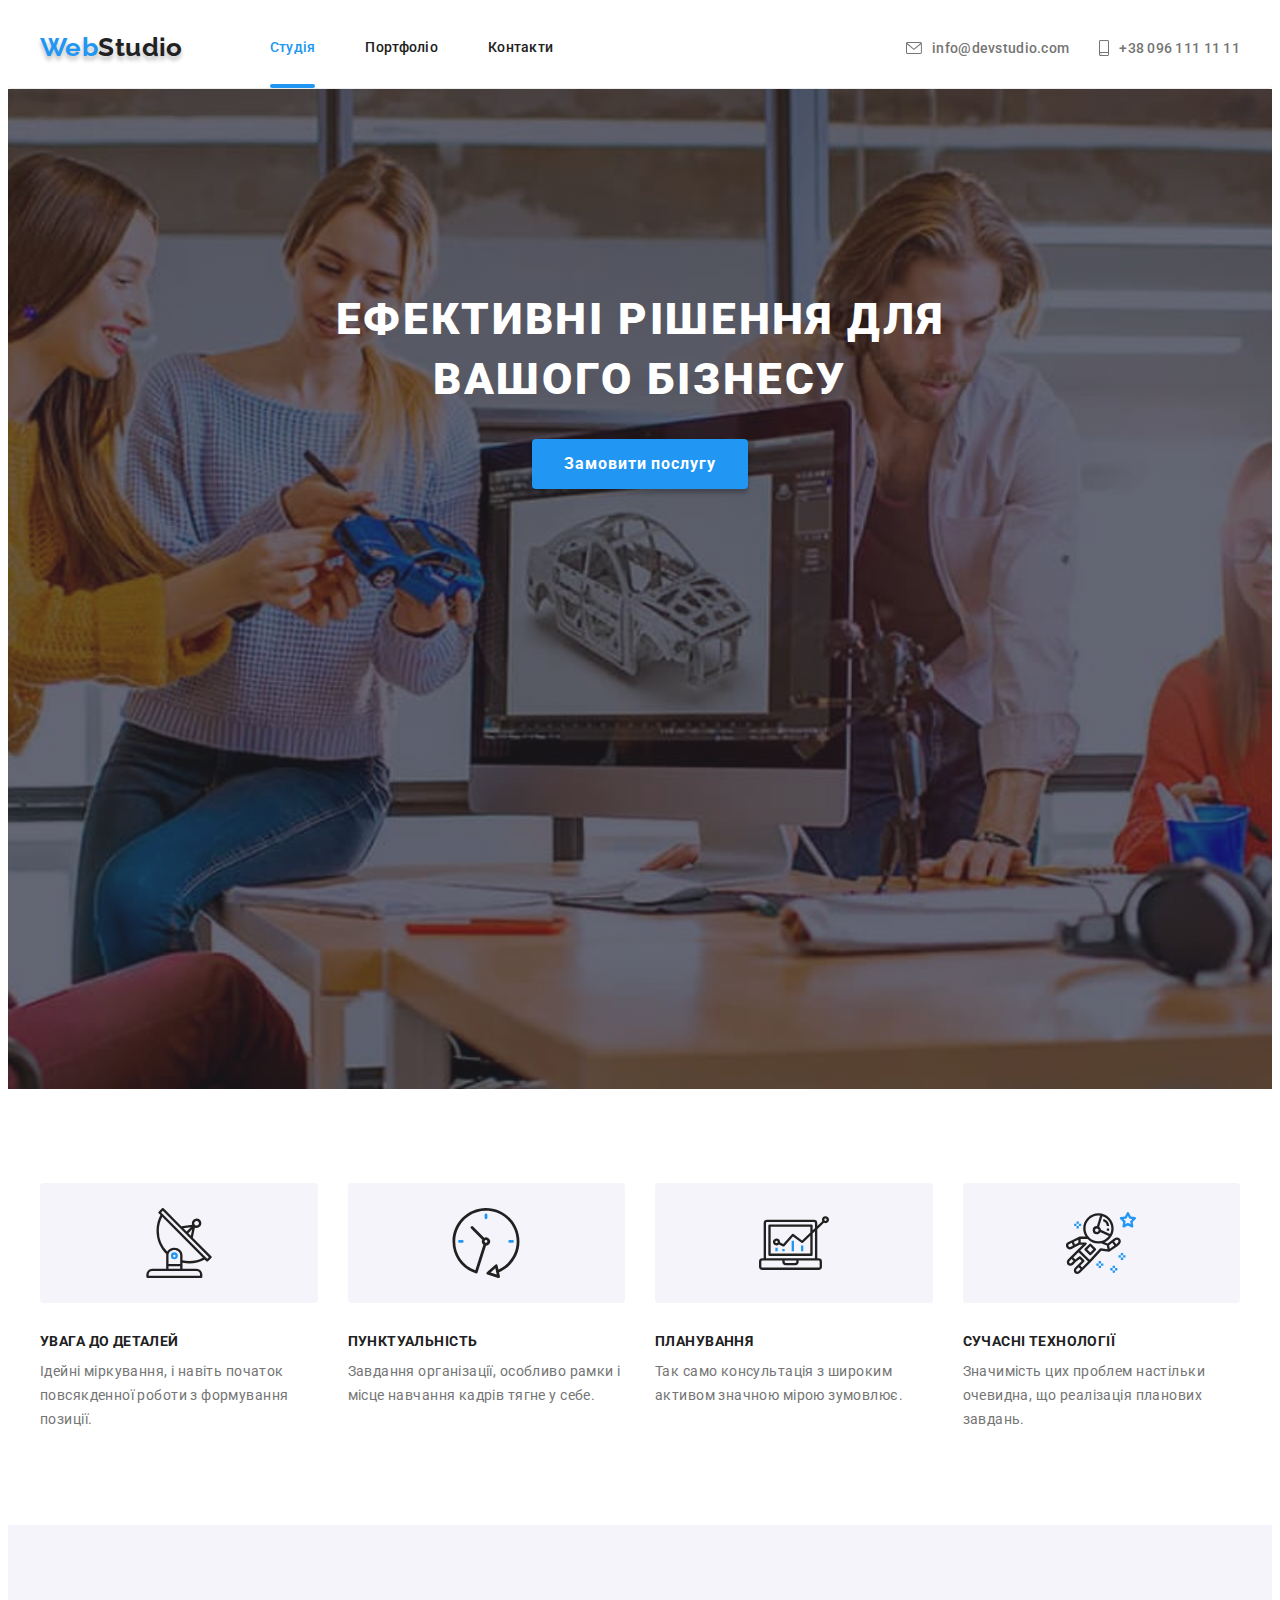
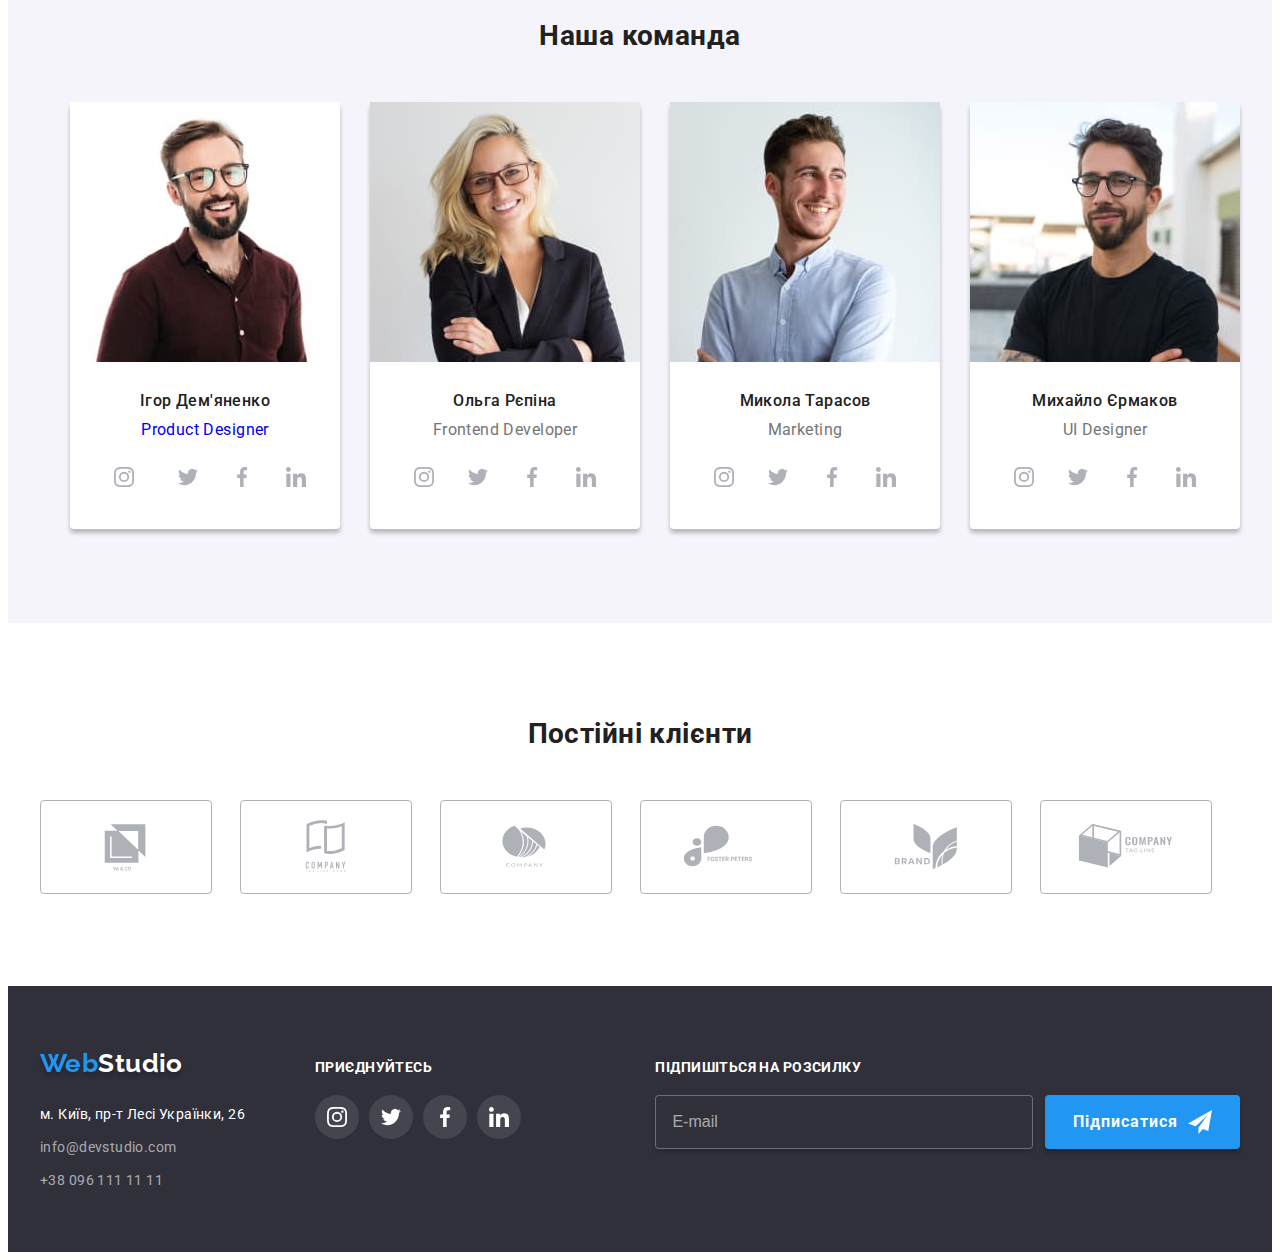
==== index.html @ 6573de4c "added sections" ====
<!DOCTYPE html>
<html lang="uk">

<head>
  <meta charset="UTF-8">
  <meta http-equiv="X-UA-Compatible" content="IE=edge">
  <meta name="viewport" content="width=device-width, initial-scale=1.0">
  <title>Головна</title>
  <link rel="preconnect" href="https://fonts.googleapis.com">
  <link rel="preconnect" href="https://fonts.gstatic.com" crossorigin>
  <link href="https://fonts.googleapis.com/css2?family=Raleway:wght@700&family=Roboto:wght@400;500;700;900&display=swap"
    rel="stylesheet">
  <link rel="stylesheet" href="https://cdnjs.cloudflare.com/ajax/libs/modern-normalize/1.1.0/modern-normalize.min.css"
    integrity="sha512-wpPYUAdjBVSE4KJnH1VR1HeZfpl1ub8YT/NKx4PuQ5NmX2tKuGu6U/JRp5y+Y8XG2tV+wKQpNHVUX03MfMFn9Q=="
    crossorigin="anonymous" referrerpolicy="no-referrer" />
  <link rel="stylesheet" href="./css/main.min.css" />

</head>

<body>
  <!-- Шапка сторінки -->
  <header class="main-header">
    <div class="container main-nav">

      <nav class="site-nav">
        <a class="logo" href="./index.html"><span class="logo__part">Web</span>Studio</a>
        <ul class="list-nav">
          <li class="list-nav__item"><a class="list-nav__link link" href="./portfolio.html"><span
                class="list-nav-accent">Студія</span></a></li>
          <li class="list-nav__item"><a class="list-nav__link link" href="./portfolio.html">Портфоліо</a></li>
          <li class="list-nav__item"><a class="list-nav__link link" href="./index.html">Контакти</a></li>
        </ul>
      </nav>
      <!--кнопка моб меню-->
      <button type="button" class="open-mobmenu" data-menu-open><svg class="open-mobmenu__icon" width="40px"
          height="40px">
          <use href="./images/icons.svg#icon-burger"></use>
        </svg></button>
      <div class="mail-tell-header">
        <a class="contacts" href="mailto:info@devstudio.com">
          <svg class="contacts__mail-icon" width="16px" height="12px">
            <use href="./images/icons.svg#icon-envelope"></use>
          </svg>info@devstudio.com</a>
        <a class="contacts" href="tel:+380961111111"><svg class="contacts__icon-tell" width="10px" height="16px">
            <use href="./images/icons.svg#icon-smartphone"></use>
          </svg>+38 096 111 11 11</a>
      </div>
    </div>
    <div class="mobile-menu container mobile-menu__container" data-menu>
      <div class=" ">
        <button class="mobile-menu__close-btn" data-menu-close>
          <svg class="mobile-menu__close-icon" width="40px" height="40px">
            <use href="./images/icons.svg#icon-close"></use>
          </svg>
        </button>
        <ul class="mobmenu-list">
          <li>
            <a class="mobmenu-list__link" href="./index.html">Студія</a>
          </li>
          <li>
            <a class="mobmenu-list__link" href="./portfolio.html">Портфоліо</a>
          </li>
          <li>
            <a class="mobmenu-list__link" href="#">Контакти</a>
          </li>
        </ul>
        <div class="mail-tell-header">
          <a class="contacts" href="mailto:info@devstudio.com">info@devstudio.com</a>
          <a class="contacts" href="tel:+380961111111">+38 096 111 11 11</a>
          <ul class="mob-socail-list">
            <li class="mob-socail-list__item"><a class="mob-socail-list__link link" href="https://www.instagram.com/"
                target="_blank" rel="noopener noreferrer nofollow">Instagram</li>
            <li class="mob-socail-list__item"><a class="mob-socail-list__link link" href="https://twitter.com/"
                target="_blank" rel="noopener noreferrer nofollow">Twitter</li>
            <li class="mob-socail-list__item"><a class="mob-socail-list__link link" href="https://www.facebook.com/"
                target="_blank" rel="noopener noreferrer nofollow">Facebook</li>
            <li class="mob-socail-list__item"><a class="mob-socail-list__link link" href="https://www.linkedin.com/"
                target="_blank" rel="noopener noreferrer nofollow">linkedin</li>
          </ul>
        </div>
      </div>
      <!--Мобільне меню-->
  </header>
  <main>
    <section class="hero">
      <div class="container">
        <h1 class="hero__promo-title">Ефективні рішення для вашого бізнесу</h1>
        <button type="button" class="button buttons" data-modal-open>Замовити послугу</button>
      </div>
    </section>
    <section class="section">
      <!--заголовок буде скритий-->
      <div class="container">
        <h2 class="visually-hidden">Наші особливості</h2>
        <ul class="list-about">
          <li class="list-about__item">
            <div class="list-about__thumb"> <svg aria-label="логотип-антена" class="list-about__logo">
                <use href="./images/icons.svg#icon-antenna-logo"></use>
              </svg></div>
            <h3 class="list-about__title">Увага до деталей</h3>
            <p class="list-about__text">
              Ідейні міркування, і навіть початок повсякденної роботи з формування позиції.
            </p>
          </li>
          <li class="list-about__item">
            <div class="list-about__thumb"> <svg aria-label="логотип-годинник" class="list-about__logo">
                <use href="./images/icons.svg#icon-clock-logo"></use>
              </svg></div>
            <h3 class="list-about__title">Пунктуальність</h3>
            <p class="list-about__text">
              Завдання організації, особливо рамки і місце навчання кадрів тягне у себе.
            </p>
          </li>
          <li class="list-about__item">
            <div class="list-about__thumb"> <svg aria-label="логотип-діаграмма" class="list-about__logo">
                <use href="./images/icons.svg#icon-diagram-logo"></use>
              </svg></div>
            <h3 class="list-about__title">Планування</h3>
            <p class="list-about__text">Так само консультація з широким активом значною мірою зумовлює.</p>
          </li>
          <li class="list-about__item">
            <div class="list-about__thumb"><svg aria-label="логотип-астронавт" class="list-about__logo">
                <use href="./images/icons.svg#icon-astronaut-logo"></use>
              </svg> </div>
            <h3 class="list-about__title">Сучасні технології</h3>
            <p class="list-about__text">Значимість цих проблем настільки очевидна, що реалізація планових завдань.</p>
          </li>
        </ul>
      </div>
    </section>
    <section class="section section-nopad">
      <div class="container">
        <h2 class="section__title">Чим ми займаємося</h2>
        <ul class="list-tasks">
          <li class="list-tasks__item">
            <img src="./images/do1.jpg" alt="pages for PC" width="370">

            <p class="list-tasks__label">Десктопні додатки</p>

          </li>
          <li class="list-tasks__item">
            <img src="./images/do2.jpg" alt="pages for mobile" width="370">
            <p class="list-tasks__label">Мобільні додатки</p>
          </li>
          <li class="list-tasks__item">
            <img src="./images/do3.jpg" alt="pages for other gadgets" width="370">

            <p class="list-tasks__label">Дезайнерські рішення</p>

          </li>
        </ul>
      </div>
    </section>
    <section class="our-team section">
      <div class="container">
        <h2 class="section__title">Наша команда</h2>
        <ul class="list-staff">
          <li class="list-staff__item">
            <picture>
              <source srcset="./images/photo-1.jpg 1x, ./images/photo-1@2x.jpg 2x" media="(min-width:1200px)">
              <source srcset="./images/tablet/photo-1-tab.jpg 1x, ./images/tablet/photo-1-tab@2x.jpg 2x"
                media="(min-width:768px)">
              <source srcset="./images/mobile/photo-1-mob.jpg 1x, ./images/mobile/photo-1-mob@2x.jpg 2x"
                media="(max-width: 767px)">
              <img src="./images/photo-1.jpg" alt="Igor's photo" width="270" height="260">
            </picture>
            <div class="list-staff__cards">
              <h3 class="list-staff__title">Ігор Дем'яненко</h3>
              <p class="list-staff__position">Product Designer</p>
              <ul class="list-social-network">
                <li class="list-social-network__item"> <a class="social-link link" href="https://www.instagram.com/"
                    target="_blank" rel="noopener noreferrer nofollow"><svg aria-label="логотип Інстаграм"
                      class="social-link__icon">
                      <use href="./images/icons.svg#icon-instagram-logo"></use>
                    </svg></a></li>
                <li class="list-social-network__item"><a class="social-link link" href=" https://twitter.com/"
                    target="_blank" rel="noopener noreferrer nofollow"><svg aria-label="логотип Твіттер"
                      class="social-link__icon">
                      <use href="./images/icons.svg#icon-twitter-logo"></use>
                    </svg></a></li>
                <li class="list-social-network__item"><a class="social-link link" href=" https://www.facebook.com/"
                    target="_blank" rel="noopener noreferrer nofollow"><svg aria-label="логотип Фейсбук"
                      class="social-link__icon">
                      <use href="./images/icons.svg#icon-facebook-logo"></use>
                    </svg></a></li>
                <li class="list-social-network__item"><a class="social-link link" href=" https://www.linkedin.com/"
                    target="_blank" rel="noopener noreferrer nofollow"><svg aria-label="логотип Лінкедин"
                      class="social-link__icon">
                      <use href="./images/icons.svg#icon-linkedin-logo"></use>
                    </svg></a></li>
              </ul>
            </div>
          </li>
          <li class="list-staff__item">
            <picture>
              <source srcset="./images/photo-2.jpg 1x, ./images/photo-2@2x.jpg 2x" media="(min-width:1200px)">
              <source srcset="./images/tablet/photo-2-tab.jpg 1x, ./images/tablet/photo-2-tab@2x.jpg 2x"
                media="(min-width:768px)">
              <source srcset="./images/mobile/photo-2-mob.jpg 1x, ./images/mobile/photo-2-mob@2x.jpg 2x"
                media="(max-width: 767px)">
              <img src="./images/photo-2.jpg" alt="Olga's photo" width="270" height="260">
            </picture>
            <div class="list-staff__cards">
              <h3 class="list-staff__title">Ольга Рєпіна</h3>
              <p class="list-staff__position">Frontend Developer</p>
              <ul class="list-social-network">
                <li class="list-social-network__item"> <a class="social-link link" href="https://www.instagram.com/"
                    target="_blank" rel="noopener noreferrer nofollow"><svg aria-label="логотип Інстаграм"
                      class="social-link__icon">
                      <use href="./images/icons.svg#icon-instagram-logo"></use>
                    </svg></a></li>
                <li class="list-social-network__item"><a class="social-link link" href=" https://twitter.com/"
                    target="_blank" rel="noopener noreferrer nofollow"><svg aria-label="логотип Твіттер"
                      class="social-link__icon">
                      <use href="./images/icons.svg#icon-twitter-logo"></use>
                    </svg></a></li>
                <li class="list-social-network__item"><a class="social-link link" href=" https://www.facebook.com/"
                    target="_blank" rel="noopener noreferrer nofollow"><svg aria-label="логотип Фейсбук"
                      class="social-link__icon">
                      <use href="./images/icons.svg#icon-facebook-logo"></use>
                    </svg></a></li>
                <li class="list-social-network__item"><a class="social-link link" href=" https://www.linkedin.com/"
                    target="_blank" rel="noopener noreferrer nofollow"><svg aria-label="логотип Лінкедин"
                      class="social-link__icon">
                      <use href="./images/icons.svg#icon-linkedin-logo"></use>
                    </svg></a></li>
              </ul>
            </div>
          </li>
          <li class="list-staff__item">
            <picture>
              <source srcset="./images/photo-3.jpg 1x, ./images/photo-3@2x.jpg 2x" media="(min-width:1200px)">
              <source srcset="./images/tablet/photo-3-tab.jpg 1x, ./images/tablet/photo-3-tab@2x.jpg 2x"
                media="(min-width:768px)">
              <source srcset="./images/mobile/photo-3-mob.jpg 1x, ./images/mobile/photo-3-mob@2x.jpg 2x"
                media="(max-width: 767px)">
              <img src="./images/photo-3.jpg" alt="Mykola's photo" width="270" height="260">
            </picture>
            <div class="list-staff__cards">
              <h3 class="list-staff__title">Микола Тарасов</h3>
              <p class="list-staff__position">Marketing</p>
              <ul class="list-social-network">
                <li class="list-social-network__item "> <a class="social-link link" href="https://www.instagram.com/"
                    target="_blank" rel="noopener noreferrer nofollow"><svg aria-label="логотип Інстаграм"
                      class="social-link__icon">
                      <use href="./images/icons.svg#icon-instagram-logo"></use>
                    </svg></a></li>
                <li class="list-social-network__item "><a class="social-link link" href=" https://twitter.com/"
                    target="_blank" rel="noopener noreferrer nofollow"><svg aria-label="логотип Твіттер"
                      class="social-link__icon">
                      <use href="./images/icons.svg#icon-twitter-logo"></use>
                    </svg></a></li>
                <li class="list-social-network__item "><a class="social-link link" href=" https://www.facebook.com/"
                    target="_blank" rel="noopener noreferrer nofollow"><svg aria-label="логотип Фейсбук"
                      class="social-link__icon">
                      <use href="./images/icons.svg#icon-facebook-logo"></use>
                    </svg></a></li>
                <li class="list-social-network__item "><a class="social-link link" href=" https://www.linkedin.com/"
                    target="_blank" rel="noopener noreferrer nofollow"><svg aria-label="логотип Лінкедин"
                      class="social-link__icon">
                      <use href="./images/icons.svg#icon-linkedin-logo"></use>
                    </svg></a></li>
              </ul>
            </div>
          </li>
          <li class="list-staff__item">
            <picture>
              <source srcset="./images/photo-4.jpg 1x, ./images/photo-4@2x.jpg 2x" media="(min-width:1200px)">
              <source srcset="./images/tablet/photo-4-tab.jpg 1x, ./images/tablet/photo-4-tab@2x.jpg 2x"
                media="(min-width:768px)">
              <source srcset="./images/mobile/photo-4-mob.jpg 1x, ./images/mobile/photo-4-mob@2x.jpg 2x"
                media="(max-width: 767px)">
              <img src="./images/photo-4.jpg" alt="Mykhaylo's photo" width="270" height="260">
            </picture>
            <div class="list-staff__cards">
              <h3 class="list-staff__title">Михайло Єрмаков</h3>
              <p class="list-staff__position">UI Designer</p>
              <ul class="list-social-network">
                <li class="list-social-network__item"> <a class="social-link link" href="https://www.instagram.com/"
                    target="_blank" rel="noopener noreferrer nofollow"><svg aria-label="логотип Інстаграм"
                      class="social-link__icon">
                      <use href="./images/icons.svg#icon-instagram-logo"></use>
                    </svg></a></li>
                <li class="list-social-network__item"><a class="social-link link" href=" https://twitter.com/"
                    target="_blank" rel="noopener noreferrer nofollow"><svg aria-label="логотип Твіттер"
                      class="social-link__icon">
                      <use href="./images/icons.svg#icon-twitter-logo"></use>
                    </svg></a></li>
                <li class="list-social-network__item"><a class="social-link link" href=" https://www.facebook.com/"
                    target="_blank" rel="noopener noreferrer nofollow"><svg aria-label="логотип Фейсбук"
                      class="social-link__icon">
                      <use href="./images/icons.svg#icon-facebook-logo"></use>
                    </svg></a></li>
                <li class="list-social-network__item"><a class="social-link link" href=" https://www.linkedin.com/"
                    target="_blank" rel="noopener noreferrer nofollow"><svg aria-label="логотип Лінкедин"
                      class="social-link__icon">
                      <use href="./images/icons.svg#icon-linkedin-logo"></use>
                    </svg></a></li>
              </ul>
            </div>
          </li>
        </ul>
      </div>
    </section>
    <section class="section">
      <div class="container">
        <h2 class="section__title">Постійні клієнти</h2>
        <ul class="list-clients">
          <li class="list-clients__item"><a class="list-clients__link link" href="#"><svg aria-label="логотип компанії"
                class="list-clients__logo">
                <use href="./images/icons.svg#icon-partners-1"></use>
              </svg></a></li>
          <li class="list-clients__item"><a class="list-clients__link link" href="#"><svg aria-label="логотип компанії"
                class="list-clients__logo ">
                <use href="./images/icons.svg#icon-partners-2"></use>
              </svg></a></li>
          <li class="list-clients__item"><a class="list-clients__link link" href="#"><svg aria-label="логотип компанії"
                class="list-clients__logo">
                <use href="./images/icons.svg#icon-partners-3"></use>
              </svg></a></li>
          <li class="list-clients__item"><a class="list-clients__link link" href="#"><svg aria-label="логотип компанії"
                class="list-clients__logo ">
                <use href="./images/icons.svg#icon-partners-4"></use>
              </svg></a>
          </li>
          <li class="list-clients__item"><a class="list-clients__link link" href="#"><svg aria-label="логотип компанії"
                class="list-clients__logo ">
                <use href="./images/icons.svg#icon-partners-5"></use>
              </svg></a></li>
          <li class="list-clients__item"><a class="list-clients__link link" href="#"><svg aria-label="логотип компанії"
                class="list-clients__logo ">
                <use href="./images/icons.svg#icon-partners-6"></use>
              </svg></a></li>
        </ul>
      </div>
    </section>
  </main>
  <footer class="foot">
    <div class="container footer">
      <div class="footer__contacts"><a class="logo" href="index.html"><span class="logo__part">Web</span><span
            class="logo-dark">Studio</span></a>
        <address>
          <ul class="list-contacts">
            <li class="list-contacts__item"><a class="list-contacts__link address-link link"
                href="https://goo.gl/maps/CPtrU1FHBa2aNyZL9" target="_blank" rel="noopener noreferrer nofollow">м. Київ,
                пр-т Лесі Українки, 26</a></li>
            <li class="list-contacts__item"><a class="list-contacts__link link"
                href="mailto:info@devstudio.com">info@devstudio.com</a>
            </li>
            <li class="list-contacts__item"><a class="list-contacts__link link" href="tel:+380961111111">+38 096 111 11
                11</a></li>
          </ul>
        </address>
      </div>
      <div class="network-links">
        <h3 class="footer__title">Приєднуйтесь</h3>
        <ul class="list-social-network">
          <li class="list-social-network__item"> <a class="dark social-link link" href="https://www.instagram.com/"
              target="_blank" rel="noopener noreferrer nofollow"><svg aria-label="логотип Інстаграм"
                class="social-link__icon-dark">
                <use href="./images/icons.svg#icon-instagram-logo"></use>
              </svg></a></li>
          <li class="list-social-network__item"><a class="dark social-link link" href=" https://twitter.com/"
              target="_blank" rel="noopener noreferrer nofollow"><svg aria-label="логотип Твіттер"
                class="social-link__icon-dark">
                <use href="./images/icons.svg#icon-twitter-logo"></use>
              </svg></a></li>
          <li class="list-social-network__item"><a class="dark social-link link" href=" https://www.facebook.com/"
              target="_blank" rel="noopener noreferrer nofollow"><svg aria-label="логотип Фейсбук"
                class="social-link__icon-dark">
                <use href="./images/icons.svg#icon-facebook-logo"></use>
              </svg></a></li>
          <li class="list-social-network__item"><a class="dark social-link link" href=" https://www.linkedin.com/"
              target="_blank" rel="noopener noreferrer nofollow"><svg aria-label="логотип Лінкедин"
                class="social-link__icon-dark">
                <use href="./images/icons.svg#icon-linkedin-logo"></use>
              </svg></a></li>
        </ul>
      </div>
      <div class="footer-form-container">
        <p class="footer__title">
          Підпишіться на розсилку</p>
        <form class="footer-form">
          <label for="user_email"><input type="email" name="email" placeholder="E-mail" id="user_email" required
              class="footer-form__label" /></label>
          <button type="submit" class="button-send-email button">Підписатися<svg class="button-send-email__icon"
              width="24" height="24">
              <use href="./images/icons.svg#icon-send"></use>
            </svg></button>
        </form>
      </div>
    </div>
  </footer>
  <div class="backdrop is-hidden" data-modal>
    <div class="modal"><button type="button" class="btn-close-modal" data-modal-close><svg class="btn-close-modal__icon"
          width="18" height="18">
          <use href="./images/icons.svg#icon-close"></use>
        </svg>
      </button>
      <p class="modal-form__title">Залиште свої дані, ми вам передзвонимо</p>
      <form class="modal-form">
        <label for="user_name" class="modal-form__label">Ім'я</label>
        <div class="modal-form__wrapper">
          <input type="text" name="User_name" id="user_name" required class="modal-form__input" minlength="2"
            pattern="['a-zA-Zа-яА-ЯіІїЇ]+" />
          <svg class="modal-form__icon" width="18" height="18">
            <use href="./images/icons.svg#icon-person"></use>
          </svg>
        </div>
        <label for="user_tell" class="fmodal-form__label">Телефон</label>
        <div class="modal-form__wrapper">
          <input type="tel" name="User_number" id="user_tell" required pattern="[0-9]{3}-[0-9]{3}-[0-9]{2}-[0-9]{2}"
            title="xxx-xxx-xx-xx" class="modal-form__input" />
          <svg class="modal-form__icon" width="18" height="18">
            <use href="./images/icons.svg#icon-phone"></use>
          </svg>
        </div>
        <label for="user_mail" class="modal-form__label">Пошта</label>
        <div class="modal-form__wrapper">
          <input type="email" name="User_mail" id="user_mail" required class="modal-form__input" />
          <svg class="modal-form__icon" width="18" height="18">
            <use href="./images/icons.svg#icon-email-form"></use>
          </svg>
        </div>
        <label for="comments" class="modal-form__label">Коментар</label>
        <textarea name="feedback" placeholder="Введіть текст" id="comments" class="modal-form__feedback"></textarea>
        <input class="modal-form__checkbox" type="checkbox" name="User_policy" id="policy" required /><label
          for="policy" class="modal-form__policy"><span class="modal-form__icon-checked"><svg
              class="modal-form__custom-icon" width="16" height="15">
              <use class="modal-form__policy-checked" href="./images/icons.svg#icon-check"></use>
            </svg></span>Погоджуюся з розсилкою та
          приймаю&nbsp;<a href="#" class="modal-form__contract">Умови договору</a></label>
        <button type="submit" class="form-button button buttons">Відправити</button>

      </form>
    </div>
  </div>
  <script src="./js/modal.js"></script>
  <script src="./js/mobile-menu.js"></script>
</body>

</html>
---- css/main.min.css ----
:root{--secondary-font-family: "Raleway";--primary-font-family: "Roboto";--primary-text-color: #757575;--title-text-color: #212121;--accent-color: #2196F3;--primary-white-color: #FFFFFF;--portfolio-border-color: #EEEEEE;--black-color: #000000;--section-grey-color: #F5F4FA;--grey-shadow: #FFFFFF99;--hero-footer-color: #2F303A;--header-border-color: #ECECEC;--logo-color: #AFB1B8;--transition-dur-fun: 250ms cubic-bezier(0.4, 0, 0.2, 1)}.visually-hidden{position:absolute;width:1px;height:1px;margin:-1px;border:0;padding:0;white-space:nowrap;clip-path:inset(100%);clip:rect(0 0 0 0);overflow:hidden}.button-send-email,.list-clients__link,.list-about__thumb,.social-link,.list-social-network,.modal-form__icon-checked,.btn-close-modal{display:flex;align-items:center;justify-content:center}body{font-family:var(--primary-font-family),sans-serif;font-size:14px;background-color:var(--primary-white-color);color:var(--primary-text-color);letter-spacing:.03em}h1,h2,h3,h4,h5,h6,p{margin-top:0;margin-bottom:0}ul,ol{margin-top:0;margin-bottom:0;padding-left:0}.buttons{display:block;margin:0 auto;cursor:pointer;border:none;border-radius:4px;text-align:center;font-family:inherit}img{display:block;max-width:100%;height:auto}.link{text-decoration:none}.list-nav,.list-about,.mobmenu-list,.mob-socail-list,.list-tasks,.list-staff,.list-contacts,.list-button,.list-clients,.list-portfolio,.list-social-network{list-style-type:none}.list-nav,.site-nav,.main-nav,.list-tasks,.list-staff{display:flex;align-items:center}.section{padding-top:60px;padding-bottom:60px}.section__title{margin-bottom:50px;color:var(--title-text-color);font-size:28px;font-weight:700;line-height:1.1785714286;text-align:center}@media screen and (min-width: 1200px){.section{padding-top:94px;padding-bottom:94px}}@media screen and (min-width: 480px){.container{width:450px;margin-left:auto;margin-right:auto}}@media screen and (min-width: 768px){.container{width:738px}}@media screen and (min-width: 1200px){.container{width:1200px;padding-left:15px;padding-right:15px}}.logo{font-family:var(--secondary-font-family);font-size:26px;font-weight:700;line-height:1.3846153846;text-decoration:none;text-shadow:0px 4px 4px rgba(0,0,0,.25);color:var(--title-text-color)}.logo .logo__part{color:var(--accent-color)}.logo-dark{color:var(--primary-white-color)}.backdrop{position:fixed;top:0;left:0;width:100%;height:100%;background-color:rgba(0,0,0,.2);z-index:100;transition:visibility var(--transition-dur-fun),opacity var(--transition-dur-fun)}.is-hidden{visibility:hidden;opacity:0;pointer-events:none}@media screen and (max-width: 767px){.mobile-menu{position:fixed;top:0;left:0;z-index:100;width:100%;height:100%;background-color:var(--primary-white-color);opacity:0;visibility:hidden;pointer-events:none;transition:opacity var(--transition-dur-fun),visability var(--transition-dur-fun)}.is-open{opacity:1;visibility:visible;pointer-events:auto}.mobile-menu__close-btn{position:absolute;top:48px;right:15px;background-color:rgba(0,0,0,0);border:0;padding:0;line-height:0}.mobile-menu__close-icon{width:40px;height:40px}}@media screen and (min-width: 768px){.mobile-menu{display:none}}.modal{position:absolute;top:50%;left:50%;padding:40px;transform:translate(-50%, -50%);width:528px;background-color:var(--primary-white-color)}.btn-close-modal{position:absolute;top:8px;right:8px;width:30px;height:30px;border-radius:50%;background-color:rgba(0,0,0,0);border:1px solid rgba(0,0,0,.1);transition:fill var(--transition-dur-fun)}.btn-close-modal:hover,.btn-close-modal:focus{fill:var(--accent-color);cursor:pointer}.modal-form{display:flex;flex-direction:column}.modal-form__wrapper{position:relative;margin-bottom:10px}.modal-form__title{margin-bottom:12px;font-size:20px;font-weight:700;line-height:1.15;text-align:center;color:var(--title-text-color)}.modal-form__label{display:block;margin-bottom:4px;font-size:12px;font-weight:400;line-height:1.1666666667}.modal-form__input{width:100%;height:40px;border-radius:4px;border:1px solid rgba(33,33,33,.2);padding-left:42px;transition:border-color var(--transition-dur-fun)}.modal-form__input:focus,.modal-form__input:hover{outline:none;border-color:var(--accent-color);cursor:pointer}.modal-form__icon{position:absolute;top:50%;left:12px;transform:translateY(-50%);fill:var(--title-text-color);transition:fill var(--transition-dur-fun)}.modal-form__input:focus+.modal-form__icon,.modal-form__input:hover+.modal-form__icon{fill:var(--accent-color)}.modal-form__feedback{resize:none;margin-bottom:20px;padding:12px 16px;width:100%;height:120px;border-radius:4px;border:1px solid rgba(33,33,33,.2);color:var(--primary-text-color);transition:border-color var(--transition-dur-fun)}.modal-form__feedback::placeholder{font-size:12px;line-height:1.17;color:rgba(117,117,117,.5)}.modal-form__feedback:focus{outline:none;border-color:var(--accent-color)}.form-button{padding:10px 52px;margin-top:30px}.modal-form__policy{display:flex;align-items:center;margin-left:13px;font-size:14px;font-weight:400;line-height:1.7142857143;color:var(--primary-text-color)}.modal-form__contract{color:var(--accent-color)}.modal-form__icon-checked{margin-right:7px;width:16px;height:15px;border:2px solid var(--title-text-color);border-radius:3px;fill:rgba(0,0,0,0);cursor:pointer;transition:border-color var(--transition-dur-fun0)}.modal-form__checkbox:checked+.modal-form__policy .modal-form__icon-checked{fill:var(--accent-color);border:none}.modal-form__checkbox:focus+.modal-form__policy .modal-form__icon-checked{border:1px solid var(--title-text-color);outline:#212121}.modal-form__checkbox{appearance:none}.list-social-network{gap:10px}.social-link{color:var(--logo-color);width:100%;height:100%;border-radius:50%;transition:color var(--transition-dur-fun),background-color var(--transition-dur-fun)}.social-link:hover,.social-link:focus{color:var(--primary-white-color);background-color:var(--accent-color)}.list-social-network__item{width:44px;height:44px}.social-link__icon{width:20px;height:20px;fill:currentColor}.main-header{border-bottom:1px solid var(--header-border-color);border-bottom-left-radius:4px;border-bottom-right-radius:4px;box-shadow:0px,4px rgba(0,0,0,.25)}@media screen and (max-width: 767px){.list-nav,.mail-tell-header{display:none}.open-mobmenu{margin-top:10px;margin-bottom:10px;line-height:0;border:none;background-color:rgba(0,0,0,0);padding:0}.main-nav{justify-content:space-between}}@media screen and (min-width: 768px){.open-mobmenu{display:none}.list-nav{display:flex;margin-left:87px;gap:50px}.list-nav__link{position:relative;display:inline-block;padding-top:32px;padding-bottom:32px;font-weight:500;line-height:1.14;letter-spacing:.02em;color:var(--title-text-color);transition:color var(--transition-dur-fun)}.list-nav__link:hover,.list-nav__link:focus{color:var(--accent-color)}.list-nav-accent{color:var(--accent-color)}.list-nav-accent::after{position:absolute;left:0;bottom:0;content:"";display:block;width:100%;height:4px;background-color:var(--accent-color);border-radius:2px}.mail-tell-header{display:flex;flex-direction:column;gap:10px;margin-left:96px}.contacts{display:inline-flex;align-items:center;font-size:12px;font-weight:500;line-height:1.1666666667;letter-spacing:.02em;color:var(--primary-text-color);fill:currentColor;text-decoration:none}.contacts__mail-icon,.contacts__icon-tell{margin-right:8px}}@media screen and (min-width: 1200px){.mail-tell-header{flex-direction:row;gap:30px;margin-left:auto}.contacts{padding-top:32px;padding-bottom:32px;font-size:14px;font-weight:500;line-height:1.1428571429;transition:color var(--transition-dur-fun)}.contacts:hover,.contacts:focus{color:var(--accent-color)}.contacts__mail-icon,.contacts__icon-tell{margin-right:10px}.contacts__mail-icon:hover,.contacts__mail-icon:focus,.contacts__icon-tell:hover,.contacts__icon-tell:focus{fill:var(--accent-color)}}.hero{max-width:768px;height:400px;margin:0 auto;padding:118px 0;text-align:center;background-color:#c4c4c4;background-image:linear-gradient(rgba(47, 48, 58, 0.4), rgba(47, 48, 58, 0.4)),url("/images/mobile/Header-img-mob.jpg");background-repeat:no-repeat;background-position:center;background-size:cover}.hero__promo-title{width:360px;margin:0 auto;margin-bottom:30px;font-size:26px;font-weight:900;line-height:1.6153846154;letter-spacing:.06em;text-transform:uppercase;color:var(--primary-white-color)}.button{padding:10px 24px;background-color:var(--accent-color);color:var(--primary-white-color);font-size:16px;font-weight:700;line-height:1.875;letter-spacing:.06em;box-shadow:0px 4px 4px rgba(0,0,0,.25);transition:background-color var(--transition-dur-fun),box-shadow var(--transition-dur-fun)}.button:hover,.button:focus{background-color:#188ce8;box-shadow:0px 4px 4px rgba(0,0,0,.15)}@media screen and (min-device-pixel-ratio: 2)and (max-width: 767px),screen and (min-resolution: 192dpi)and (max-width: 767px),screen and (min-resolution: 2dppx)and (max-width: 767px){.button .hero{background-image:linear-gradient(rgba(47, 48, 58, 0.4), rgba(47, 48, 58, 0.4)),url("/images/mobile/Header-img-mob@2x.jpg")}}@media screen and (min-width: 768px){.button .hero{max-width:1200px;background-image:linear-gradient(rgba(47, 48, 58, 0.4), rgba(47, 48, 58, 0.4)),url("/images/tablet/Header-img-tab.jpg")}}@media screen and (min-device-pixel-ratio: 2)and (min-width: 768px),screen and (min-resolution: 192dpi)and (min-width: 768px),screen and (min-resolution: 2dppx)and (min-width: 768px){.hero{background-image:linear-gradient(rgba(47, 48, 58, 0.4), rgba(47, 48, 58, 0.4)),url("/images/tablet/Header-img-tab@2x.jpg")}}@media screen and (min-width: 1200px){.hero{max-width:1600px;height:600px;padding:200px 0;background-image:linear-gradient(rgba(47, 48, 58, 0.4), rgba(47, 48, 58, 0.4)),url("../images/BG-image.jpg")}.hero__promo-title{width:696px;font-size:44px;font-weight:900;line-height:1.3636363636}.button{padding:10px 32px}}@media screen and (min-device-pixel-ratio: 2)and (min-width: 1200px),screen and (min-resolution: 192dpi)and (min-width: 1200px),screen and (min-resolution: 2dppx)and (min-width: 1200px){.hero{background-image:linear-gradient(rgba(47, 48, 58, 0.4), rgba(47, 48, 58, 0.4)),url("/images/BG-image@2x.jpg")}}.list-about{display:flex;align-items:flex-start;gap:30px}.list-about__thumb{margin-bottom:30px;height:120px;background-color:var(--section-grey-color);border-radius:4px}.list-about__logo{width:70px;height:70px}.list-about__title{margin-bottom:10px;color:var(--title-text-color);font-size:14px;font-weight:700;line-height:1.1428571429;text-transform:uppercase}.list-about__text{font-size:14px;font-weight:400;line-height:1.7142857143;color:var(--primary-text-color)}@media screen and (max-width: 767px){.list-about{flex-direction:column}.list-about__thumb{width:450px}.list-about__title{text-align:center}}@media screen and (min-width: 768px){.list-about{flex-wrap:wrap}.list-about__item{width:354px}.list-about__thumb{width:auto}}@media screen and (min-width: 1200px){.list-about__item{flex-basis:calc((100% - 90px)/4)}}.section-nopad{display:none}@media screen and (min-width: 1200px){.list-tasks__item{position:relative}.list-tasks__item:not(:last-child){margin-right:30px}.list-tasks__label{display:flex;align-items:center;justify-content:center;position:absolute;left:0;bottom:0;width:100%;height:70px;font-size:14px;font-weight:700;line-height:1.1428571429;text-transform:uppercase;color:var(--primary-white-color);background-color:rgba(47,48,58,.8)}.section-nopad{padding-top:0}}.our-team{background-color:var(--section-grey-color);text-align:center}.list-staff__title{margin-bottom:10px;color:var(--title-text-color);font-size:16px;font-weight:500;line-height:1.125}.list-staff{display:flex;gap:30px}.list-staff__position{margin-bottom:16px;font-size:16px;font-weight:400;line-height:1.1875}.list-staff__item{background-color:var(--primary-white-color);box-shadow:0px 4px 4px 0px rgba(0,0,0,.25);border-radius:4px}.list-staff__cards{padding-top:30px;padding-bottom:24px}@media screen and (max-width: 767px){.list-staff{flex-direction:column}.list-staff__item{width:auto}}@media screen and (min-width: 768px){.list-staff{flex-wrap:wrap}}@media screen and (min-width: 1200px){.list-staff{flex-wrap:nowrap}.list-staff__cards{padding-bottom:30px}}.list-clients{display:flex;gap:30px}.list-clients__item{width:170px;height:92px}.list-clients__link{width:100%;height:100%;color:var(--logo-color);border:1px solid #afb1b8;border-radius:4px;transition:color var(--transition-dur-fun),border-color var(--transition-dur-fun)}.list-clients__link:hover,.list-clients__link:focus{border-color:var(--accent-color);color:var(--accent-color)}.list-clients__logo{width:106px;height:60px;fill:currentColor}.foot{background-color:var(--hero-footer-color);padding-top:60px;padding-bottom:60px}.foot .logo{display:block;margin-bottom:20px}.footer__contacts{margin-right:70px}.list-contacts__item:not(:last-child){margin-bottom:9px}.footer{display:flex;align-items:baseline}.list-contacts__link{display:block;font-size:14px;font-weight:400;line-height:1.7142857143;font-style:normal;color:var(--grey-shadow);transition:color var(--transition-dur-fun)}.list-contacts__link:hover,.list-contacts__link:focus{color:var(--accent-color)}.address-link{color:var(--primary-white-color)}.footer__title{font-size:14px;font-weight:700;line-height:1.1428571429;color:var(--primary-white-color);margin-bottom:20px;text-transform:uppercase}.dark{background-color:rgba(255,255,255,.1)}.social-link__icon-dark{width:20px;height:20px;fill:var(--primary-white-color)}.footer-form-container{margin-left:auto}.footer-form__label{width:358px;height:50px;padding-left:16px;font-size:16px;font-weight:400;line-height:1.25;color:var(--primary-white-color);background-color:var(--hero-footer-color);border:1px solid rgba(255,255,255,.3);border-radius:4px;box-shadow:0px 4px 4px 0px rgba(0,0,0,.15);transition:border-color var(--transition-dur-fun)}.footer-form__label::placeholder{color:rgba(255,255,255,.6)}.footer-form__label:focus{border-color:var(--accent-color);outline:none}.footer-form{display:flex;gap:12px}.button-send-email{padding:10px 28px;margin:0 auto;cursor:pointer;border:none;border-radius:4px;text-align:center;font-family:inherit}.button-send-email__icon{margin-left:10px;fill:currentColor}.list-button{display:flex;justify-content:center;margin-bottom:50px;gap:8px}.button-filter{color:var(--title-text-color);background-color:var(--section-grey-color);font-size:16px;font-weight:500;line-height:1.625;letter-spacing:inherit;padding:6px 22px;transition:background-color var(--transition-dur-fun),color var(--transition-dur-fun),box-shadow var(--transition-dur-fun)}.button-filter:hover,.button-filter:focus{background-color:var(--accent-color);color:var(--primary-white-color);box-shadow:0px 3px 1px rgba(0,0,0,.1),0px 1px 2px rgba(0,0,0,.08),0px 2px 2px rgba(0,0,0,.12)}.list-portfolio{display:flex;flex-wrap:wrap;gap:30px}.list-portfolio__border{padding:20px 24px;border-right-width:1px;border-right-style:solid;border-right-color:var(--portfolio-border-color);border-bottom-width:1px;border-bottom-style:solid;border-bottom-color:var(--portfolio-border-color);border-left-width:1px;border-left-style:solid;border-left-color:var(--portfolio-border-color)}.list-portfolio__link{display:block;color:var(--primary-text-color);transition:box-shadow var(--transition-dur-fun)}.list-portfolio__link:hover,.list-portfolio__link:focus{box-shadow:1px 4px 6px 0px rgba(0,0,0,.16),0px 4px 4px 0px rgba(0,0,0,.06),0px 1px 1px 0px rgba(0,0,0,.12)}.list-portfolio__link:hover .list-portfolio__overlay,.list-portfolio__link:focus .list-portfolio__overlay{transform:translateY(0%)}.list-portfolio__title{margin-bottom:4px;color:var(--title-text-color);font-size:18px;font-weight:700;line-height:.8888888889;letter-spacing:.06em}.list-portfolio__label{font-size:16px;font-weight:400;line-height:1.875}.list-portfolio__wrapper{position:relative;overflow:hidden}.list-portfolio__overlay{position:absolute;top:0;left:0;width:100%;height:100%;padding:63px 24px;font-size:18px;font-weight:400;line-height:1.5555555556;text-align:left;background-color:rgba(33,150,243,.9);color:var(--primary-white-color);overflow:auto;transform:translateY(100%);transition:transform var(--transition-dur-fun)}/*# sourceMappingURL=main.min.css.map */
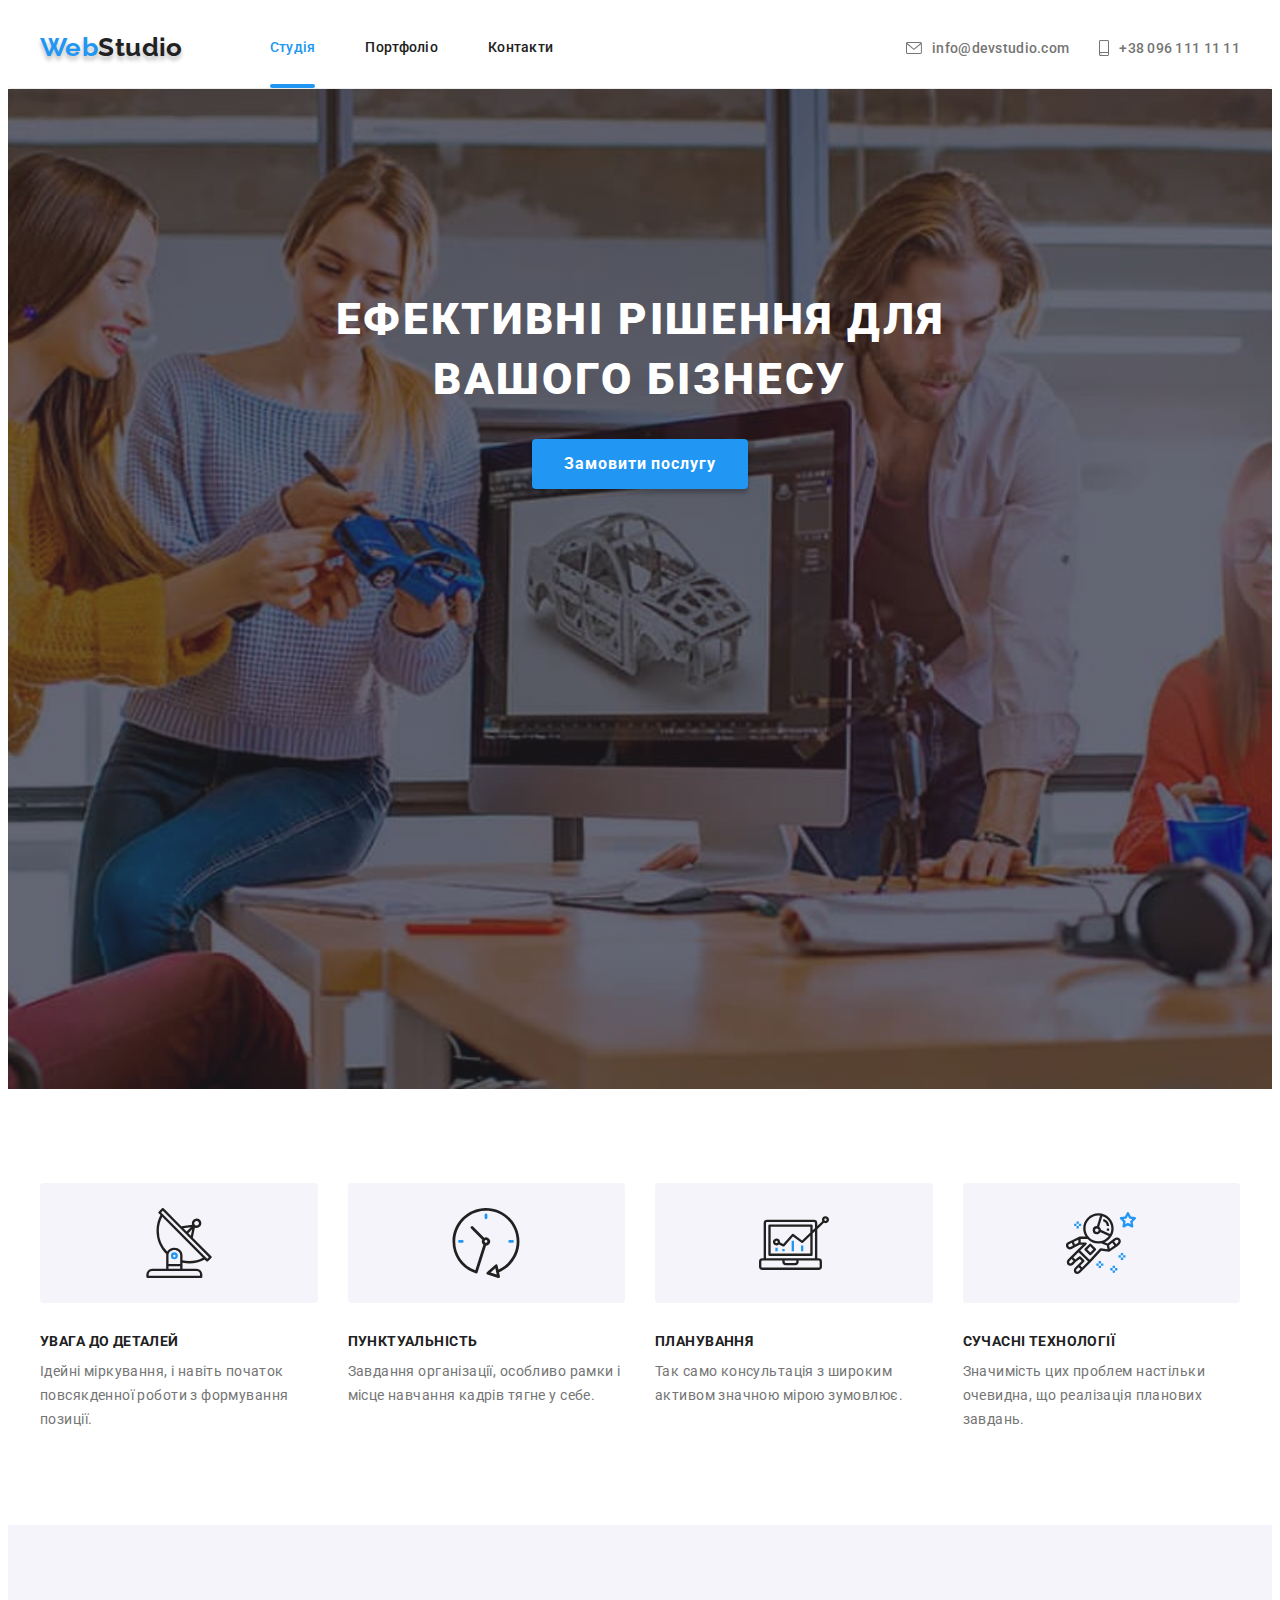
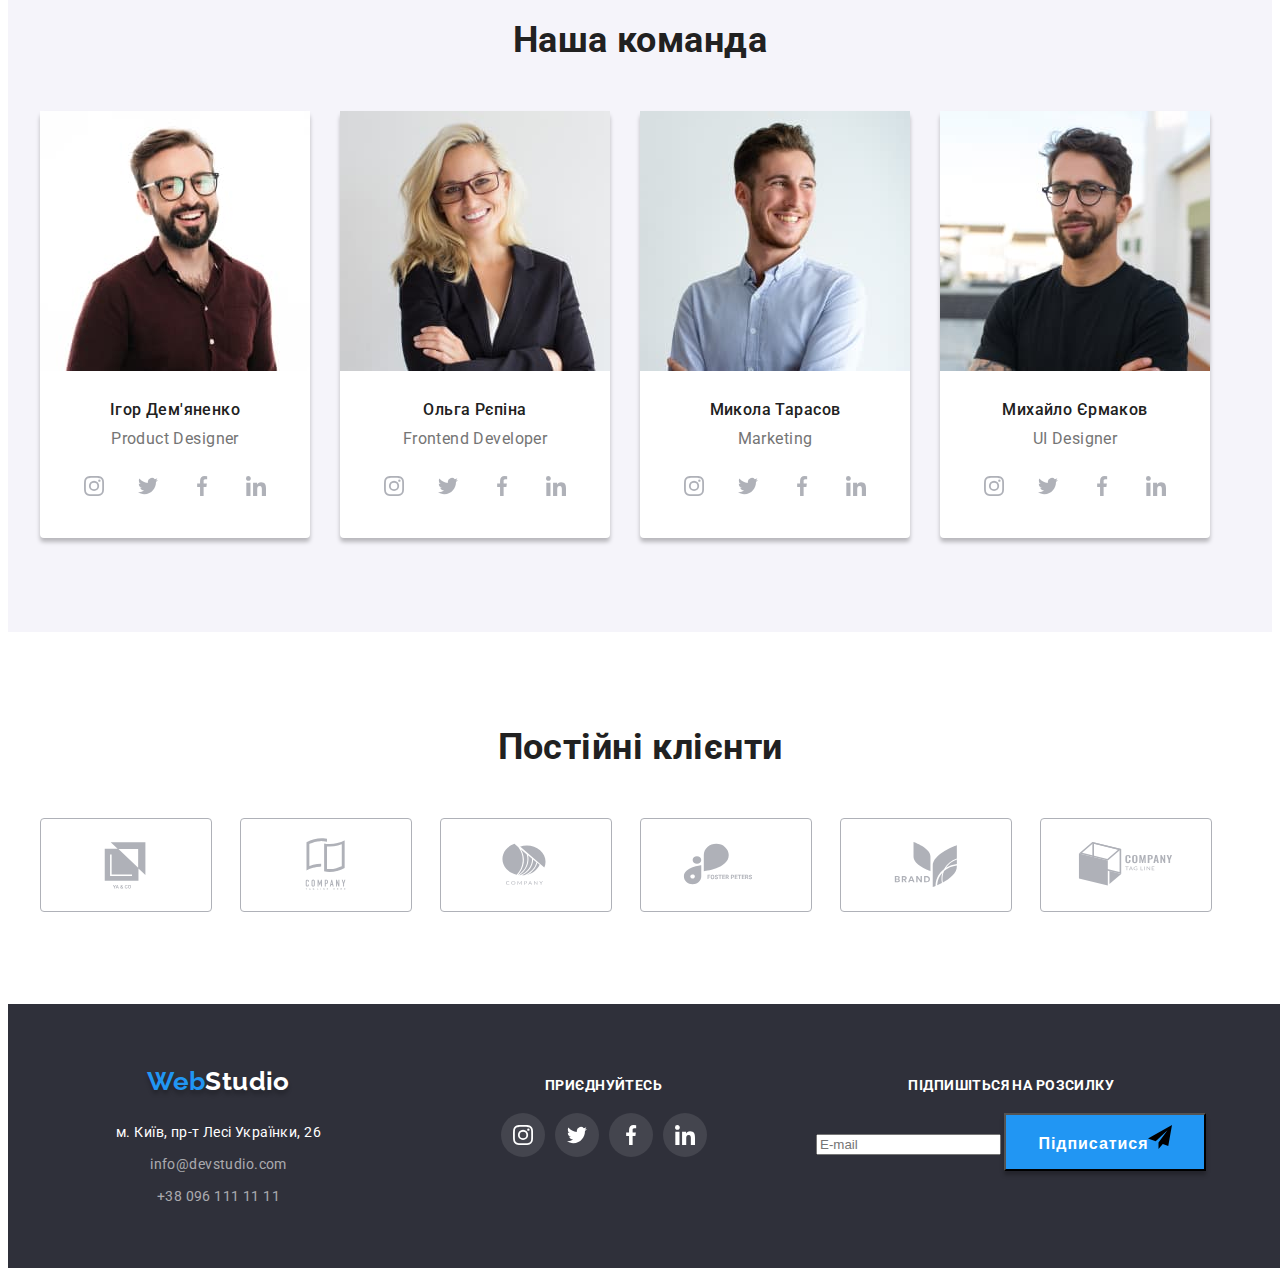
==== commit 28c41506: "added new js" ====
--- a/index.html
+++ b/index.html
@@ -32,7 +32,7 @@
         </ul>
       </nav>
       <!--кнопка моб меню-->
-      <button type="button" class="open-mobmenu" data-menu-open><svg class="open-mobmenu__icon" width="40px"
+      <button type="button" class="open-mobmenu js-open-menu"><svg class="open-mobmenu__icon" width="40px"
           height="40px">
           <use href="./images/icons.svg#icon-burger"></use>
         </svg></button>
@@ -46,9 +46,9 @@
           </svg>+38 096 111 11 11</a>
       </div>
     </div>
-    <div class="mobile-menu container mobile-menu__container" data-menu>
-      <div class=" ">
-        <button class="mobile-menu__close-btn" data-menu-close>
+    <div class="mobile-menu js-menu-container">
+      <div class="container mobile-menu__container ">
+        <button class="mobile-menu__close-btn js-close-menu">
           <svg class="mobile-menu__close-icon" width="40px" height="40px">
             <use href="./images/icons.svg#icon-close"></use>
           </svg>
@@ -69,17 +69,17 @@
           <a class="contacts" href="tel:+380961111111">+38 096 111 11 11</a>
           <ul class="mob-socail-list">
             <li class="mob-socail-list__item"><a class="mob-socail-list__link link" href="https://www.instagram.com/"
-                target="_blank" rel="noopener noreferrer nofollow">Instagram</li>
+                target="_blank" rel="noopener noreferrer nofollow">Instagram</a></li>
             <li class="mob-socail-list__item"><a class="mob-socail-list__link link" href="https://twitter.com/"
-                target="_blank" rel="noopener noreferrer nofollow">Twitter</li>
+                target="_blank" rel="noopener noreferrer nofollow">Twitter</a></li>
             <li class="mob-socail-list__item"><a class="mob-socail-list__link link" href="https://www.facebook.com/"
-                target="_blank" rel="noopener noreferrer nofollow">Facebook</li>
+                target="_blank" rel="noopener noreferrer nofollow">Facebook</a></li>
             <li class="mob-socail-list__item"><a class="mob-socail-list__link link" href="https://www.linkedin.com/"
-                target="_blank" rel="noopener noreferrer nofollow">linkedin</li>
+                target="_blank" rel="noopener noreferrer nofollow">linkedin</a></li>
           </ul>
         </div>
       </div>
-      <!--Мобільне меню-->
+    </div>
   </header>
   <main>
     <section class="hero">
--- a/css/main.min.css
+++ b/css/main.min.css
@@ -1 +1 @@
-:root{--secondary-font-family: "Raleway";--primary-font-family: "Roboto";--primary-text-color: #757575;--title-text-color: #212121;--accent-color: #2196F3;--primary-white-color: #FFFFFF;--portfolio-border-color: #EEEEEE;--black-color: #000000;--section-grey-color: #F5F4FA;--grey-shadow: #FFFFFF99;--hero-footer-color: #2F303A;--header-border-color: #ECECEC;--logo-color: #AFB1B8;--transition-dur-fun: 250ms cubic-bezier(0.4, 0, 0.2, 1)}.visually-hidden{position:absolute;width:1px;height:1px;margin:-1px;border:0;padding:0;white-space:nowrap;clip-path:inset(100%);clip:rect(0 0 0 0);overflow:hidden}.button-send-email,.list-clients__link,.list-about__thumb,.social-link,.list-social-network,.modal-form__icon-checked,.btn-close-modal{display:flex;align-items:center;justify-content:center}body{font-family:var(--primary-font-family),sans-serif;font-size:14px;background-color:var(--primary-white-color);color:var(--primary-text-color);letter-spacing:.03em}h1,h2,h3,h4,h5,h6,p{margin-top:0;margin-bottom:0}ul,ol{margin-top:0;margin-bottom:0;padding-left:0}.buttons{display:block;margin:0 auto;cursor:pointer;border:none;border-radius:4px;text-align:center;font-family:inherit}img{display:block;max-width:100%;height:auto}.link{text-decoration:none}.list-nav,.list-about,.mobmenu-list,.mob-socail-list,.list-tasks,.list-staff,.list-contacts,.list-button,.list-clients,.list-portfolio,.list-social-network{list-style-type:none}.list-nav,.site-nav,.main-nav,.list-tasks,.list-staff{display:flex;align-items:center}.section{padding-top:60px;padding-bottom:60px}.section__title{margin-bottom:50px;color:var(--title-text-color);font-size:28px;font-weight:700;line-height:1.1785714286;text-align:center}@media screen and (min-width: 1200px){.section{padding-top:94px;padding-bottom:94px}}@media screen and (min-width: 480px){.container{width:450px;margin-left:auto;margin-right:auto}}@media screen and (min-width: 768px){.container{width:738px}}@media screen and (min-width: 1200px){.container{width:1200px;padding-left:15px;padding-right:15px}}.logo{font-family:var(--secondary-font-family);font-size:26px;font-weight:700;line-height:1.3846153846;text-decoration:none;text-shadow:0px 4px 4px rgba(0,0,0,.25);color:var(--title-text-color)}.logo .logo__part{color:var(--accent-color)}.logo-dark{color:var(--primary-white-color)}.backdrop{position:fixed;top:0;left:0;width:100%;height:100%;background-color:rgba(0,0,0,.2);z-index:100;transition:visibility var(--transition-dur-fun),opacity var(--transition-dur-fun)}.is-hidden{visibility:hidden;opacity:0;pointer-events:none}@media screen and (max-width: 767px){.mobile-menu{position:fixed;top:0;left:0;z-index:100;width:100%;height:100%;background-color:var(--primary-white-color);opacity:0;visibility:hidden;pointer-events:none;transition:opacity var(--transition-dur-fun),visability var(--transition-dur-fun)}.is-open{opacity:1;visibility:visible;pointer-events:auto}.mobile-menu__close-btn{position:absolute;top:48px;right:15px;background-color:rgba(0,0,0,0);border:0;padding:0;line-height:0}.mobile-menu__close-icon{width:40px;height:40px}}@media screen and (min-width: 768px){.mobile-menu{display:none}}.modal{position:absolute;top:50%;left:50%;padding:40px;transform:translate(-50%, -50%);width:528px;background-color:var(--primary-white-color)}.btn-close-modal{position:absolute;top:8px;right:8px;width:30px;height:30px;border-radius:50%;background-color:rgba(0,0,0,0);border:1px solid rgba(0,0,0,.1);transition:fill var(--transition-dur-fun)}.btn-close-modal:hover,.btn-close-modal:focus{fill:var(--accent-color);cursor:pointer}.modal-form{display:flex;flex-direction:column}.modal-form__wrapper{position:relative;margin-bottom:10px}.modal-form__title{margin-bottom:12px;font-size:20px;font-weight:700;line-height:1.15;text-align:center;color:var(--title-text-color)}.modal-form__label{display:block;margin-bottom:4px;font-size:12px;font-weight:400;line-height:1.1666666667}.modal-form__input{width:100%;height:40px;border-radius:4px;border:1px solid rgba(33,33,33,.2);padding-left:42px;transition:border-color var(--transition-dur-fun)}.modal-form__input:focus,.modal-form__input:hover{outline:none;border-color:var(--accent-color);cursor:pointer}.modal-form__icon{position:absolute;top:50%;left:12px;transform:translateY(-50%);fill:var(--title-text-color);transition:fill var(--transition-dur-fun)}.modal-form__input:focus+.modal-form__icon,.modal-form__input:hover+.modal-form__icon{fill:var(--accent-color)}.modal-form__feedback{resize:none;margin-bottom:20px;padding:12px 16px;width:100%;height:120px;border-radius:4px;border:1px solid rgba(33,33,33,.2);color:var(--primary-text-color);transition:border-color var(--transition-dur-fun)}.modal-form__feedback::placeholder{font-size:12px;line-height:1.17;color:rgba(117,117,117,.5)}.modal-form__feedback:focus{outline:none;border-color:var(--accent-color)}.form-button{padding:10px 52px;margin-top:30px}.modal-form__policy{display:flex;align-items:center;margin-left:13px;font-size:14px;font-weight:400;line-height:1.7142857143;color:var(--primary-text-color)}.modal-form__contract{color:var(--accent-color)}.modal-form__icon-checked{margin-right:7px;width:16px;height:15px;border:2px solid var(--title-text-color);border-radius:3px;fill:rgba(0,0,0,0);cursor:pointer;transition:border-color var(--transition-dur-fun0)}.modal-form__checkbox:checked+.modal-form__policy .modal-form__icon-checked{fill:var(--accent-color);border:none}.modal-form__checkbox:focus+.modal-form__policy .modal-form__icon-checked{border:1px solid var(--title-text-color);outline:#212121}.modal-form__checkbox{appearance:none}.list-social-network{gap:10px}.social-link{color:var(--logo-color);width:100%;height:100%;border-radius:50%;transition:color var(--transition-dur-fun),background-color var(--transition-dur-fun)}.social-link:hover,.social-link:focus{color:var(--primary-white-color);background-color:var(--accent-color)}.list-social-network__item{width:44px;height:44px}.social-link__icon{width:20px;height:20px;fill:currentColor}.main-header{border-bottom:1px solid var(--header-border-color);border-bottom-left-radius:4px;border-bottom-right-radius:4px;box-shadow:0px,4px rgba(0,0,0,.25)}@media screen and (max-width: 767px){.list-nav,.mail-tell-header{display:none}.open-mobmenu{margin-top:10px;margin-bottom:10px;line-height:0;border:none;background-color:rgba(0,0,0,0);padding:0}.main-nav{justify-content:space-between}}@media screen and (min-width: 768px){.open-mobmenu{display:none}.list-nav{display:flex;margin-left:87px;gap:50px}.list-nav__link{position:relative;display:inline-block;padding-top:32px;padding-bottom:32px;font-weight:500;line-height:1.14;letter-spacing:.02em;color:var(--title-text-color);transition:color var(--transition-dur-fun)}.list-nav__link:hover,.list-nav__link:focus{color:var(--accent-color)}.list-nav-accent{color:var(--accent-color)}.list-nav-accent::after{position:absolute;left:0;bottom:0;content:"";display:block;width:100%;height:4px;background-color:var(--accent-color);border-radius:2px}.mail-tell-header{display:flex;flex-direction:column;gap:10px;margin-left:96px}.contacts{display:inline-flex;align-items:center;font-size:12px;font-weight:500;line-height:1.1666666667;letter-spacing:.02em;color:var(--primary-text-color);fill:currentColor;text-decoration:none}.contacts__mail-icon,.contacts__icon-tell{margin-right:8px}}@media screen and (min-width: 1200px){.mail-tell-header{flex-direction:row;gap:30px;margin-left:auto}.contacts{padding-top:32px;padding-bottom:32px;font-size:14px;font-weight:500;line-height:1.1428571429;transition:color var(--transition-dur-fun)}.contacts:hover,.contacts:focus{color:var(--accent-color)}.contacts__mail-icon,.contacts__icon-tell{margin-right:10px}.contacts__mail-icon:hover,.contacts__mail-icon:focus,.contacts__icon-tell:hover,.contacts__icon-tell:focus{fill:var(--accent-color)}}.hero{max-width:768px;height:400px;margin:0 auto;padding:118px 0;text-align:center;background-color:#c4c4c4;background-image:linear-gradient(rgba(47, 48, 58, 0.4), rgba(47, 48, 58, 0.4)),url("/images/mobile/Header-img-mob.jpg");background-repeat:no-repeat;background-position:center;background-size:cover}.hero__promo-title{width:360px;margin:0 auto;margin-bottom:30px;font-size:26px;font-weight:900;line-height:1.6153846154;letter-spacing:.06em;text-transform:uppercase;color:var(--primary-white-color)}.button{padding:10px 24px;background-color:var(--accent-color);color:var(--primary-white-color);font-size:16px;font-weight:700;line-height:1.875;letter-spacing:.06em;box-shadow:0px 4px 4px rgba(0,0,0,.25);transition:background-color var(--transition-dur-fun),box-shadow var(--transition-dur-fun)}.button:hover,.button:focus{background-color:#188ce8;box-shadow:0px 4px 4px rgba(0,0,0,.15)}@media screen and (min-device-pixel-ratio: 2)and (max-width: 767px),screen and (min-resolution: 192dpi)and (max-width: 767px),screen and (min-resolution: 2dppx)and (max-width: 767px){.button .hero{background-image:linear-gradient(rgba(47, 48, 58, 0.4), rgba(47, 48, 58, 0.4)),url("/images/mobile/Header-img-mob@2x.jpg")}}@media screen and (min-width: 768px){.button .hero{max-width:1200px;background-image:linear-gradient(rgba(47, 48, 58, 0.4), rgba(47, 48, 58, 0.4)),url("/images/tablet/Header-img-tab.jpg")}}@media screen and (min-device-pixel-ratio: 2)and (min-width: 768px),screen and (min-resolution: 192dpi)and (min-width: 768px),screen and (min-resolution: 2dppx)and (min-width: 768px){.hero{background-image:linear-gradient(rgba(47, 48, 58, 0.4), rgba(47, 48, 58, 0.4)),url("/images/tablet/Header-img-tab@2x.jpg")}}@media screen and (min-width: 1200px){.hero{max-width:1600px;height:600px;padding:200px 0;background-image:linear-gradient(rgba(47, 48, 58, 0.4), rgba(47, 48, 58, 0.4)),url("../images/BG-image.jpg")}.hero__promo-title{width:696px;font-size:44px;font-weight:900;line-height:1.3636363636}.button{padding:10px 32px}}@media screen and (min-device-pixel-ratio: 2)and (min-width: 1200px),screen and (min-resolution: 192dpi)and (min-width: 1200px),screen and (min-resolution: 2dppx)and (min-width: 1200px){.hero{background-image:linear-gradient(rgba(47, 48, 58, 0.4), rgba(47, 48, 58, 0.4)),url("/images/BG-image@2x.jpg")}}.list-about{display:flex;align-items:flex-start;gap:30px}.list-about__thumb{margin-bottom:30px;height:120px;background-color:var(--section-grey-color);border-radius:4px}.list-about__logo{width:70px;height:70px}.list-about__title{margin-bottom:10px;color:var(--title-text-color);font-size:14px;font-weight:700;line-height:1.1428571429;text-transform:uppercase}.list-about__text{font-size:14px;font-weight:400;line-height:1.7142857143;color:var(--primary-text-color)}@media screen and (max-width: 767px){.list-about{flex-direction:column}.list-about__thumb{width:450px}.list-about__title{text-align:center}}@media screen and (min-width: 768px){.list-about{flex-wrap:wrap}.list-about__item{width:354px}.list-about__thumb{width:auto}}@media screen and (min-width: 1200px){.list-about__item{flex-basis:calc((100% - 90px)/4)}}.section-nopad{display:none}@media screen and (min-width: 1200px){.list-tasks__item{position:relative}.list-tasks__item:not(:last-child){margin-right:30px}.list-tasks__label{display:flex;align-items:center;justify-content:center;position:absolute;left:0;bottom:0;width:100%;height:70px;font-size:14px;font-weight:700;line-height:1.1428571429;text-transform:uppercase;color:var(--primary-white-color);background-color:rgba(47,48,58,.8)}.section-nopad{padding-top:0}}.our-team{background-color:var(--section-grey-color);text-align:center}.list-staff__title{margin-bottom:10px;color:var(--title-text-color);font-size:16px;font-weight:500;line-height:1.125}.list-staff{display:flex;gap:30px}.list-staff__position{margin-bottom:16px;font-size:16px;font-weight:400;line-height:1.1875}.list-staff__item{background-color:var(--primary-white-color);box-shadow:0px 4px 4px 0px rgba(0,0,0,.25);border-radius:4px}.list-staff__cards{padding-top:30px;padding-bottom:24px}@media screen and (max-width: 767px){.list-staff{flex-direction:column}.list-staff__item{width:auto}}@media screen and (min-width: 768px){.list-staff{flex-wrap:wrap}}@media screen and (min-width: 1200px){.list-staff{flex-wrap:nowrap}.list-staff__cards{padding-bottom:30px}}.list-clients{display:flex;gap:30px}.list-clients__item{width:170px;height:92px}.list-clients__link{width:100%;height:100%;color:var(--logo-color);border:1px solid #afb1b8;border-radius:4px;transition:color var(--transition-dur-fun),border-color var(--transition-dur-fun)}.list-clients__link:hover,.list-clients__link:focus{border-color:var(--accent-color);color:var(--accent-color)}.list-clients__logo{width:106px;height:60px;fill:currentColor}.foot{background-color:var(--hero-footer-color);padding-top:60px;padding-bottom:60px}.foot .logo{display:block;margin-bottom:20px}.footer__contacts{margin-right:70px}.list-contacts__item:not(:last-child){margin-bottom:9px}.footer{display:flex;align-items:baseline}.list-contacts__link{display:block;font-size:14px;font-weight:400;line-height:1.7142857143;font-style:normal;color:var(--grey-shadow);transition:color var(--transition-dur-fun)}.list-contacts__link:hover,.list-contacts__link:focus{color:var(--accent-color)}.address-link{color:var(--primary-white-color)}.footer__title{font-size:14px;font-weight:700;line-height:1.1428571429;color:var(--primary-white-color);margin-bottom:20px;text-transform:uppercase}.dark{background-color:rgba(255,255,255,.1)}.social-link__icon-dark{width:20px;height:20px;fill:var(--primary-white-color)}.footer-form-container{margin-left:auto}.footer-form__label{width:358px;height:50px;padding-left:16px;font-size:16px;font-weight:400;line-height:1.25;color:var(--primary-white-color);background-color:var(--hero-footer-color);border:1px solid rgba(255,255,255,.3);border-radius:4px;box-shadow:0px 4px 4px 0px rgba(0,0,0,.15);transition:border-color var(--transition-dur-fun)}.footer-form__label::placeholder{color:rgba(255,255,255,.6)}.footer-form__label:focus{border-color:var(--accent-color);outline:none}.footer-form{display:flex;gap:12px}.button-send-email{padding:10px 28px;margin:0 auto;cursor:pointer;border:none;border-radius:4px;text-align:center;font-family:inherit}.button-send-email__icon{margin-left:10px;fill:currentColor}.list-button{display:flex;justify-content:center;margin-bottom:50px;gap:8px}.button-filter{color:var(--title-text-color);background-color:var(--section-grey-color);font-size:16px;font-weight:500;line-height:1.625;letter-spacing:inherit;padding:6px 22px;transition:background-color var(--transition-dur-fun),color var(--transition-dur-fun),box-shadow var(--transition-dur-fun)}.button-filter:hover,.button-filter:focus{background-color:var(--accent-color);color:var(--primary-white-color);box-shadow:0px 3px 1px rgba(0,0,0,.1),0px 1px 2px rgba(0,0,0,.08),0px 2px 2px rgba(0,0,0,.12)}.list-portfolio{display:flex;flex-wrap:wrap;gap:30px}.list-portfolio__border{padding:20px 24px;border-right-width:1px;border-right-style:solid;border-right-color:var(--portfolio-border-color);border-bottom-width:1px;border-bottom-style:solid;border-bottom-color:var(--portfolio-border-color);border-left-width:1px;border-left-style:solid;border-left-color:var(--portfolio-border-color)}.list-portfolio__link{display:block;color:var(--primary-text-color);transition:box-shadow var(--transition-dur-fun)}.list-portfolio__link:hover,.list-portfolio__link:focus{box-shadow:1px 4px 6px 0px rgba(0,0,0,.16),0px 4px 4px 0px rgba(0,0,0,.06),0px 1px 1px 0px rgba(0,0,0,.12)}.list-portfolio__link:hover .list-portfolio__overlay,.list-portfolio__link:focus .list-portfolio__overlay{transform:translateY(0%)}.list-portfolio__title{margin-bottom:4px;color:var(--title-text-color);font-size:18px;font-weight:700;line-height:.8888888889;letter-spacing:.06em}.list-portfolio__label{font-size:16px;font-weight:400;line-height:1.875}.list-portfolio__wrapper{position:relative;overflow:hidden}.list-portfolio__overlay{position:absolute;top:0;left:0;width:100%;height:100%;padding:63px 24px;font-size:18px;font-weight:400;line-height:1.5555555556;text-align:left;background-color:rgba(33,150,243,.9);color:var(--primary-white-color);overflow:auto;transform:translateY(100%);transition:transform var(--transition-dur-fun)}/*# sourceMappingURL=main.min.css.map */+:root{--secondary-font-family: "Raleway";--primary-font-family: "Roboto";--primary-text-color: #757575;--title-text-color: #212121;--accent-color: #2196F3;--primary-white-color: #FFFFFF;--portfolio-border-color: #EEEEEE;--black-color: #000000;--section-grey-color: #F5F4FA;--grey-shadow: #FFFFFF99;--hero-footer-color: #2F303A;--header-border-color: #ECECEC;--logo-color: #AFB1B8;--transition-dur-fun: 250ms cubic-bezier(0.4, 0, 0.2, 1)}.visually-hidden{position:absolute;width:1px;height:1px;margin:-1px;border:0;padding:0;white-space:nowrap;clip-path:inset(100%);clip:rect(0 0 0 0);overflow:hidden}.list-clients__link,.list-about__thumb,.social-link,.list-social-network,.modal-form__icon-checked,.btn-close-modal{display:flex;align-items:center;justify-content:center}body{font-family:var(--primary-font-family),sans-serif;font-size:14px;background-color:var(--primary-white-color);color:var(--primary-text-color);letter-spacing:.03em}h1,h2,h3,h4,h5,h6,p{margin-top:0;margin-bottom:0}ul,ol{margin-top:0;margin-bottom:0;padding-left:0}.buttons{display:block;margin:0 auto;cursor:pointer;border:none;border-radius:4px;text-align:center;font-family:inherit}img{display:block;max-width:100%;height:auto}.link{text-decoration:none}.list-nav,.list-about,.mobmenu-list,.mob-socail-list,.list-tasks,.list-staff,.list-contacts,.list-button,.list-clients,.list-portfolio,.list-social-network{list-style-type:none}.list-nav,.site-nav,.main-nav,.list-tasks,.list-staff{display:flex;align-items:center}.section{padding-top:60px;padding-bottom:60px}.section__title{margin-bottom:50px;color:var(--title-text-color);font-size:28px;font-weight:700;line-height:1.1785714286;text-align:center}@media screen and (min-width: 1200px){.section{padding-top:94px;padding-bottom:94px}.section__title{font-size:36px;font-weight:700;line-height:1.1666666667}}@media screen and (min-width: 480px){.container{width:450px;margin-left:auto;margin-right:auto}}@media screen and (min-width: 768px){.container{width:738px}}@media screen and (min-width: 1200px){.container{width:1200px;padding-left:15px;padding-right:15px}}.logo{font-family:var(--secondary-font-family);font-size:26px;font-weight:700;line-height:1.3846153846;text-decoration:none;text-shadow:0px 4px 4px rgba(0,0,0,.25);color:var(--title-text-color)}.logo .logo__part{color:var(--accent-color)}.logo-dark{color:var(--primary-white-color)}.backdrop{position:fixed;top:0;left:0;width:100%;height:100%;background-color:rgba(0,0,0,.2);z-index:100;transition:visibility var(--transition-dur-fun),opacity var(--transition-dur-fun)}.is-hidden{visibility:hidden;opacity:0;pointer-events:none}@media screen and (max-width: 767px){.mobile-menu{position:fixed;top:0;left:0;z-index:100;width:100%;height:100%;background-color:var(--primary-white-color);opacity:0;visibility:hidden;pointer-events:none;transition:opacity var(--transition-dur-fun),visability var(--transition-dur-fun)}.is-open{opacity:1;visibility:visible;pointer-events:auto}.mobile-menu__close-btn{position:absolute;top:48px;right:15px;background-color:rgba(0,0,0,0);border:0;padding:0;line-height:0}.mobile-menu__close-icon{width:40px;height:40px}}@media screen and (min-width: 768px){.mobile-menu{display:none}}.modal{position:absolute;top:50%;left:50%;padding:40px;transform:translate(-50%, -50%);width:528px;background-color:var(--primary-white-color)}.btn-close-modal{position:absolute;top:8px;right:8px;width:30px;height:30px;border-radius:50%;background-color:rgba(0,0,0,0);border:1px solid rgba(0,0,0,.1);transition:fill var(--transition-dur-fun)}.btn-close-modal:hover,.btn-close-modal:focus{fill:var(--accent-color);cursor:pointer}.modal-form{display:flex;flex-direction:column}.modal-form__wrapper{position:relative;margin-bottom:10px}.modal-form__title{margin-bottom:12px;font-size:20px;font-weight:700;line-height:1.15;text-align:center;color:var(--title-text-color)}.modal-form__label{display:block;margin-bottom:4px;font-size:12px;font-weight:400;line-height:1.1666666667}.modal-form__input{width:100%;height:40px;border-radius:4px;border:1px solid rgba(33,33,33,.2);padding-left:42px;transition:border-color var(--transition-dur-fun)}.modal-form__input:focus,.modal-form__input:hover{outline:none;border-color:var(--accent-color);cursor:pointer}.modal-form__icon{position:absolute;top:50%;left:12px;transform:translateY(-50%);fill:var(--title-text-color);transition:fill var(--transition-dur-fun)}.modal-form__input:focus+.modal-form__icon,.modal-form__input:hover+.modal-form__icon{fill:var(--accent-color)}.modal-form__feedback{resize:none;margin-bottom:20px;padding:12px 16px;width:100%;height:120px;border-radius:4px;border:1px solid rgba(33,33,33,.2);color:var(--primary-text-color);transition:border-color var(--transition-dur-fun)}.modal-form__feedback::placeholder{font-size:12px;line-height:1.17;color:rgba(117,117,117,.5)}.modal-form__feedback:focus{outline:none;border-color:var(--accent-color)}.form-button{padding:10px 52px;margin-top:30px}.modal-form__policy{display:flex;align-items:center;margin-left:13px;font-size:14px;font-weight:400;line-height:1.7142857143;color:var(--primary-text-color)}.modal-form__contract{color:var(--accent-color)}.modal-form__icon-checked{margin-right:7px;width:16px;height:15px;border:2px solid var(--title-text-color);border-radius:3px;fill:rgba(0,0,0,0);cursor:pointer;transition:border-color var(--transition-dur-fun0)}.modal-form__checkbox:checked+.modal-form__policy .modal-form__icon-checked{fill:var(--accent-color);border:none}.modal-form__checkbox:focus+.modal-form__policy .modal-form__icon-checked{border:1px solid var(--title-text-color);outline:#212121}.modal-form__checkbox{appearance:none}.list-social-network{gap:10px}.social-link{color:var(--logo-color);width:100%;height:100%;border-radius:50%;transition:color var(--transition-dur-fun),background-color var(--transition-dur-fun)}.social-link:hover,.social-link:focus{color:var(--primary-white-color);background-color:var(--accent-color)}.list-social-network__item{width:44px;height:44px}.social-link__icon{width:20px;height:20px;fill:currentColor}.main-header{border-bottom:1px solid var(--header-border-color);border-bottom-left-radius:4px;border-bottom-right-radius:4px;box-shadow:0px,4px rgba(0,0,0,.25)}@media screen and (max-width: 767px){.list-nav,.mail-tell-header{display:none}.open-mobmenu{margin-top:10px;margin-bottom:10px;line-height:0;border:none;background-color:rgba(0,0,0,0);padding:0}.main-nav{justify-content:space-between}}@media screen and (min-width: 768px){.open-mobmenu{display:none}.list-nav{display:flex;margin-left:87px;gap:50px}.list-nav__link{position:relative;display:inline-block;padding-top:32px;padding-bottom:32px;font-weight:500;line-height:1.14;letter-spacing:.02em;color:var(--title-text-color);transition:color var(--transition-dur-fun)}.list-nav__link:hover,.list-nav__link:focus{color:var(--accent-color)}.list-nav-accent{color:var(--accent-color)}.list-nav-accent::after{position:absolute;left:0;bottom:0;content:"";display:block;width:100%;height:4px;background-color:var(--accent-color);border-radius:2px}.mail-tell-header{display:flex;flex-direction:column;gap:10px;margin-left:96px}.contacts{display:inline-flex;align-items:center;font-size:12px;font-weight:500;line-height:1.1666666667;letter-spacing:.02em;color:var(--primary-text-color);fill:currentColor;text-decoration:none}.contacts__mail-icon,.contacts__icon-tell{margin-right:8px}}@media screen and (min-width: 1200px){.mail-tell-header{flex-direction:row;gap:30px;margin-left:auto}.contacts{padding-top:32px;padding-bottom:32px;font-size:14px;font-weight:500;line-height:1.1428571429;transition:color var(--transition-dur-fun)}.contacts:hover,.contacts:focus{color:var(--accent-color)}.contacts__mail-icon,.contacts__icon-tell{margin-right:10px}.contacts__mail-icon:hover,.contacts__mail-icon:focus,.contacts__icon-tell:hover,.contacts__icon-tell:focus{fill:var(--accent-color)}}.hero{max-width:768px;height:400px;margin:0 auto;padding:118px 0;text-align:center;background-color:#c4c4c4;background-image:linear-gradient(rgba(47, 48, 58, 0.4), rgba(47, 48, 58, 0.4)),url("/images/mobile/Header-img-mob.jpg");background-repeat:no-repeat;background-position:center;background-size:cover}.hero__promo-title{width:360px;margin:0 auto;margin-bottom:30px;font-size:26px;font-weight:900;line-height:1.6153846154;letter-spacing:.06em;text-transform:uppercase;color:var(--primary-white-color)}.button{padding:10px 24px;background-color:var(--accent-color);color:var(--primary-white-color);font-size:16px;font-weight:700;line-height:1.875;letter-spacing:.06em;box-shadow:0px 4px 4px rgba(0,0,0,.25);transition:background-color var(--transition-dur-fun),box-shadow var(--transition-dur-fun)}.button:hover,.button:focus{background-color:#188ce8;box-shadow:0px 4px 4px rgba(0,0,0,.15)}@media screen and (min-device-pixel-ratio: 2)and (max-width: 767px),screen and (min-resolution: 192dpi)and (max-width: 767px),screen and (min-resolution: 2dppx)and (max-width: 767px){.button .hero{background-image:linear-gradient(rgba(47, 48, 58, 0.4), rgba(47, 48, 58, 0.4)),url("/images/mobile/Header-img-mob@2x.jpg")}}@media screen and (min-width: 768px){.button .hero{max-width:1200px;background-image:linear-gradient(rgba(47, 48, 58, 0.4), rgba(47, 48, 58, 0.4)),url("/images/tablet/Header-img-tab.jpg")}}@media screen and (min-device-pixel-ratio: 2)and (min-width: 768px),screen and (min-resolution: 192dpi)and (min-width: 768px),screen and (min-resolution: 2dppx)and (min-width: 768px){.hero{background-image:linear-gradient(rgba(47, 48, 58, 0.4), rgba(47, 48, 58, 0.4)),url("/images/tablet/Header-img-tab@2x.jpg")}}@media screen and (min-width: 1200px){.hero{max-width:1600px;height:600px;padding:200px 0;background-image:linear-gradient(rgba(47, 48, 58, 0.4), rgba(47, 48, 58, 0.4)),url("../images/BG-image.jpg")}.hero__promo-title{width:696px;font-size:44px;font-weight:900;line-height:1.3636363636}.button{padding:10px 32px}}@media screen and (min-device-pixel-ratio: 2)and (min-width: 1200px),screen and (min-resolution: 192dpi)and (min-width: 1200px),screen and (min-resolution: 2dppx)and (min-width: 1200px){.hero{background-image:linear-gradient(rgba(47, 48, 58, 0.4), rgba(47, 48, 58, 0.4)),url("/images/BG-image@2x.jpg")}}.list-about{display:flex;align-items:flex-start;gap:30px}.list-about__thumb{margin-bottom:30px;height:120px;background-color:var(--section-grey-color);border-radius:4px}.list-about__logo{width:70px;height:70px}.list-about__title{margin-bottom:10px;color:var(--title-text-color);font-size:14px;font-weight:700;line-height:1.1428571429;text-transform:uppercase}.list-about__text{font-size:14px;font-weight:400;line-height:1.7142857143;color:var(--primary-text-color)}@media screen and (max-width: 767px){.list-about{flex-direction:column}.list-about__thumb{width:450px}.list-about__title{text-align:center}}@media screen and (min-width: 768px){.list-about{flex-wrap:wrap}.list-about__item{width:354px}.list-about__thumb{width:auto}}@media screen and (min-width: 1200px){.list-about__item{flex-basis:calc((100% - 90px)/4)}}.section-nopad{display:none}@media screen and (min-width: 1200px){.list-tasks__item{position:relative}.list-tasks__item:not(:last-child){margin-right:30px}.list-tasks__label{display:flex;align-items:center;justify-content:center;position:absolute;left:0;bottom:0;width:100%;height:70px;font-size:14px;font-weight:700;line-height:1.1428571429;text-transform:uppercase;color:var(--primary-white-color);background-color:rgba(47,48,58,.8)}.section-nopad{padding-top:0}}.our-team{background-color:var(--section-grey-color);text-align:center}.list-staff__title{margin-bottom:10px;color:var(--title-text-color);font-size:16px;font-weight:500;line-height:1.125}.list-staff{display:flex;gap:30px}.list-staff__position{margin-bottom:16px;font-size:16px;font-weight:400;line-height:1.1875}.list-staff__item{background-color:var(--primary-white-color);box-shadow:0px 4px 4px 0px rgba(0,0,0,.25);border-radius:4px}.list-staff__cards{padding-top:30px;padding-bottom:24px}@media screen and (max-width: 767px){.list-staff{flex-direction:column}.list-staff__item{width:auto}}@media screen and (min-width: 768px){.list-staff{flex-wrap:wrap}}@media screen and (min-width: 1200px){.list-staff{flex-wrap:nowrap}.list-staff__cards{padding-bottom:30px}}.list-clients{display:flex;flex-wrap:wrap;gap:30px}.list-clients__item{height:92px}.list-clients__link{width:100%;height:100%;color:var(--logo-color);border:1px solid #afb1b8;border-radius:4px;transition:color var(--transition-dur-fun),border-color var(--transition-dur-fun)}.list-clients__link:hover,.list-clients__link:focus{border-color:var(--accent-color);color:var(--accent-color)}.list-clients__logo{width:106px;height:60px;fill:currentColor}@media screen and (max-width: 767px){.list-clients__item{width:210px}}@media screen and (min-width: 768px){.list-clients__item{width:226px}}@media screen and (min-width: 1200px){.list-clients__item{width:170px}}.footer{display:flex}.foot{width:100%;background-color:var(--hero-footer-color);padding-top:60px;padding-bottom:60px}.foot .logo{display:block;margin-bottom:20px}.list-contacts__item:not(:last-child){margin-bottom:8px}.list-contacts__link{display:block;font-size:14px;font-weight:400;line-height:1.7142857143;font-style:normal;color:var(--grey-shadow);transition:color var(--transition-dur-fun)}.list-contacts__link:hover,.list-contacts__link:focus{color:var(--accent-color)}.footer__contacts{text-align:center}.address-link{color:var(--primary-white-color)}.footer__title{text-align:center;font-size:14px;font-weight:700;line-height:1.1428571429;color:var(--primary-white-color);margin-bottom:20px;text-transform:uppercase}.dark{background-color:rgba(255,255,255,.1)}.social-link__icon-dark{width:20px;height:20px;fill:var(--primary-white-color)}@media screen and (max-width: 767px){.footer{flex-direction:column}}@media screen and (min-width: 768px){.foot{padding-left:76px;padding-right:89px}.footer{flex-wrap:wrap}.network-links{margin-left:auto}}@media screen and (min-width: 1200px){.footer__contacts{margin-right:70px}.footer{align-items:baseline}}.footer-form-container{margin:0 auto}.list-button{display:flex;justify-content:center;margin-bottom:50px;gap:8px}.button-filter{color:var(--title-text-color);background-color:var(--section-grey-color);font-size:16px;font-weight:500;line-height:1.625;letter-spacing:inherit;padding:6px 22px;transition:background-color var(--transition-dur-fun),color var(--transition-dur-fun),box-shadow var(--transition-dur-fun)}.button-filter:hover,.button-filter:focus{background-color:var(--accent-color);color:var(--primary-white-color);box-shadow:0px 3px 1px rgba(0,0,0,.1),0px 1px 2px rgba(0,0,0,.08),0px 2px 2px rgba(0,0,0,.12)}.list-portfolio{display:flex;flex-wrap:wrap;gap:30px}.list-portfolio__border{padding:20px 24px;border-right-width:1px;border-right-style:solid;border-right-color:var(--portfolio-border-color);border-bottom-width:1px;border-bottom-style:solid;border-bottom-color:var(--portfolio-border-color);border-left-width:1px;border-left-style:solid;border-left-color:var(--portfolio-border-color)}.list-portfolio__link{display:block;color:var(--primary-text-color);transition:box-shadow var(--transition-dur-fun)}.list-portfolio__link:hover,.list-portfolio__link:focus{box-shadow:1px 4px 6px 0px rgba(0,0,0,.16),0px 4px 4px 0px rgba(0,0,0,.06),0px 1px 1px 0px rgba(0,0,0,.12)}.list-portfolio__link:hover .list-portfolio__overlay,.list-portfolio__link:focus .list-portfolio__overlay{transform:translateY(0%)}.list-portfolio__title{margin-bottom:4px;color:var(--title-text-color);font-size:18px;font-weight:700;line-height:.8888888889;letter-spacing:.06em}.list-portfolio__label{font-size:16px;font-weight:400;line-height:1.875}.list-portfolio__wrapper{position:relative;overflow:hidden}.list-portfolio__overlay{position:absolute;top:0;left:0;width:100%;height:100%;padding:63px 24px;font-size:18px;font-weight:400;line-height:1.5555555556;text-align:left;background-color:rgba(33,150,243,.9);color:var(--primary-white-color);overflow:auto;transform:translateY(100%);transition:transform var(--transition-dur-fun)}/*# sourceMappingURL=main.min.css.map */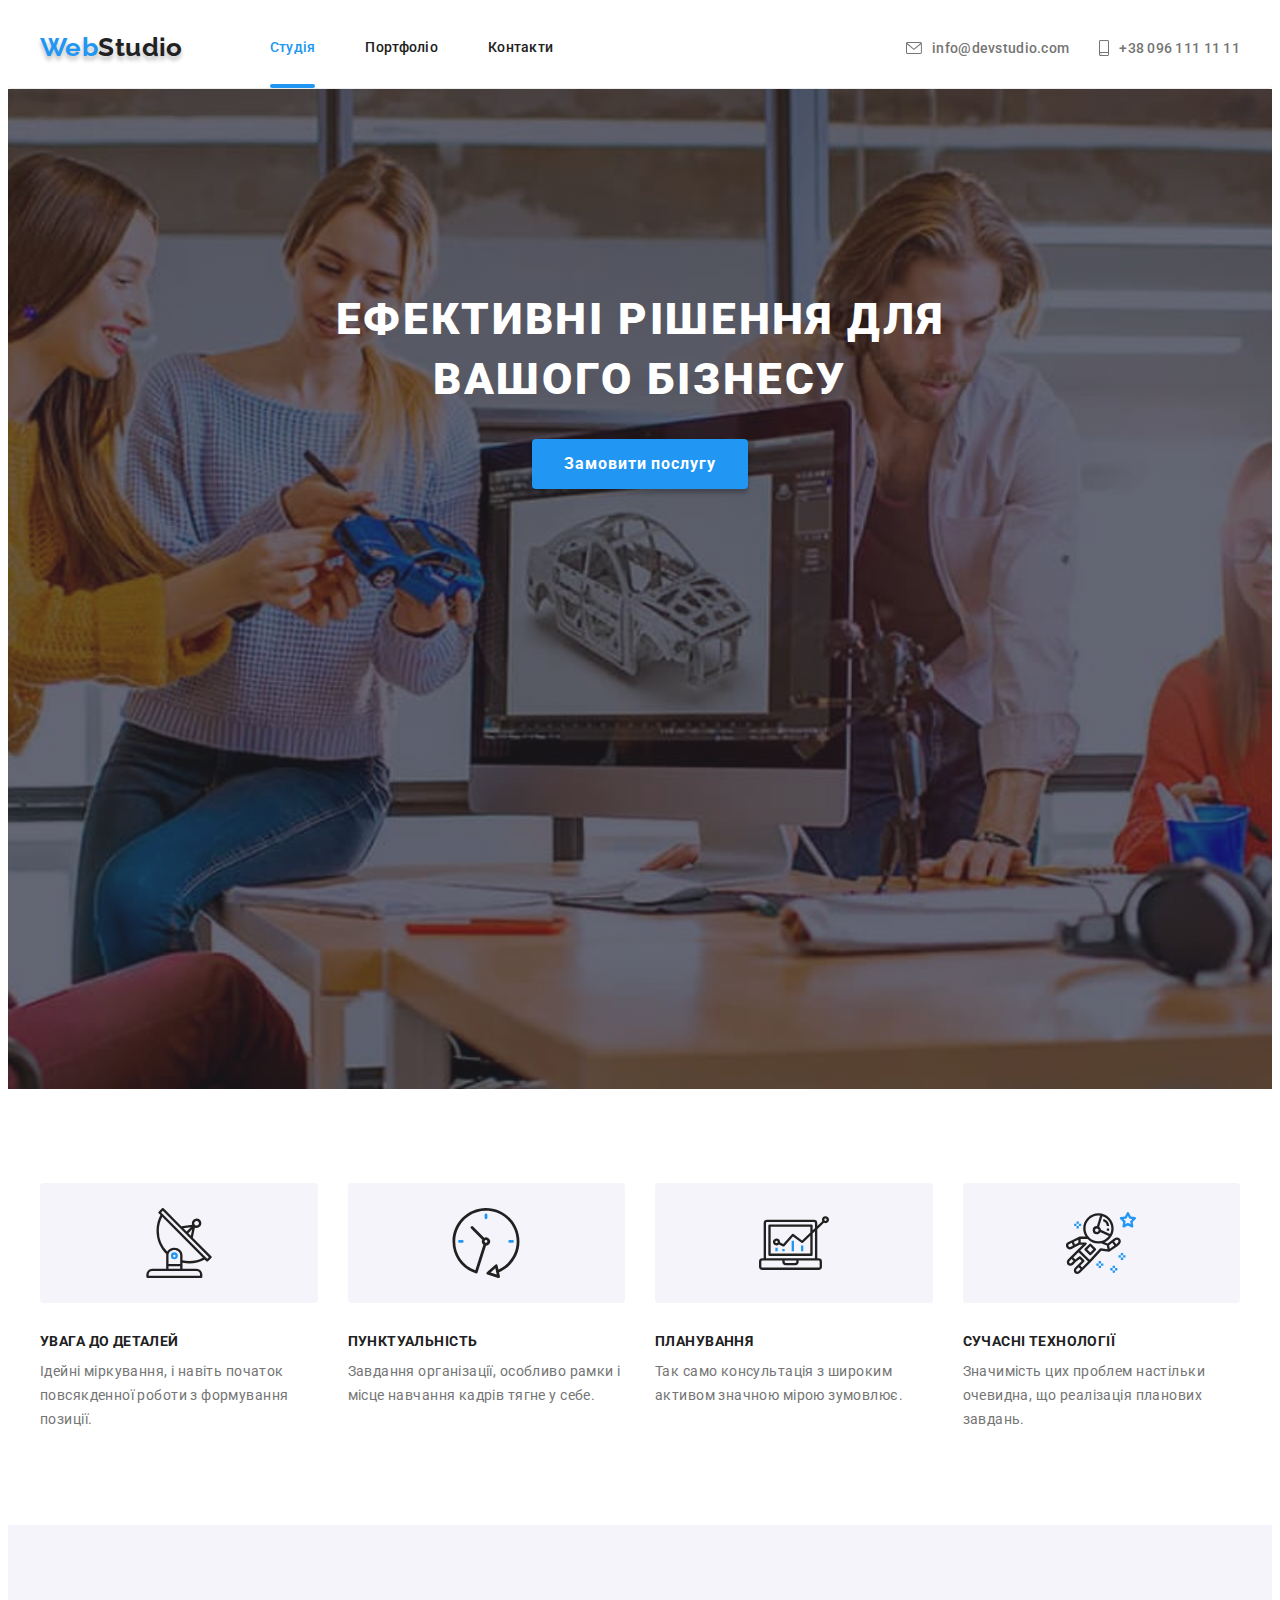
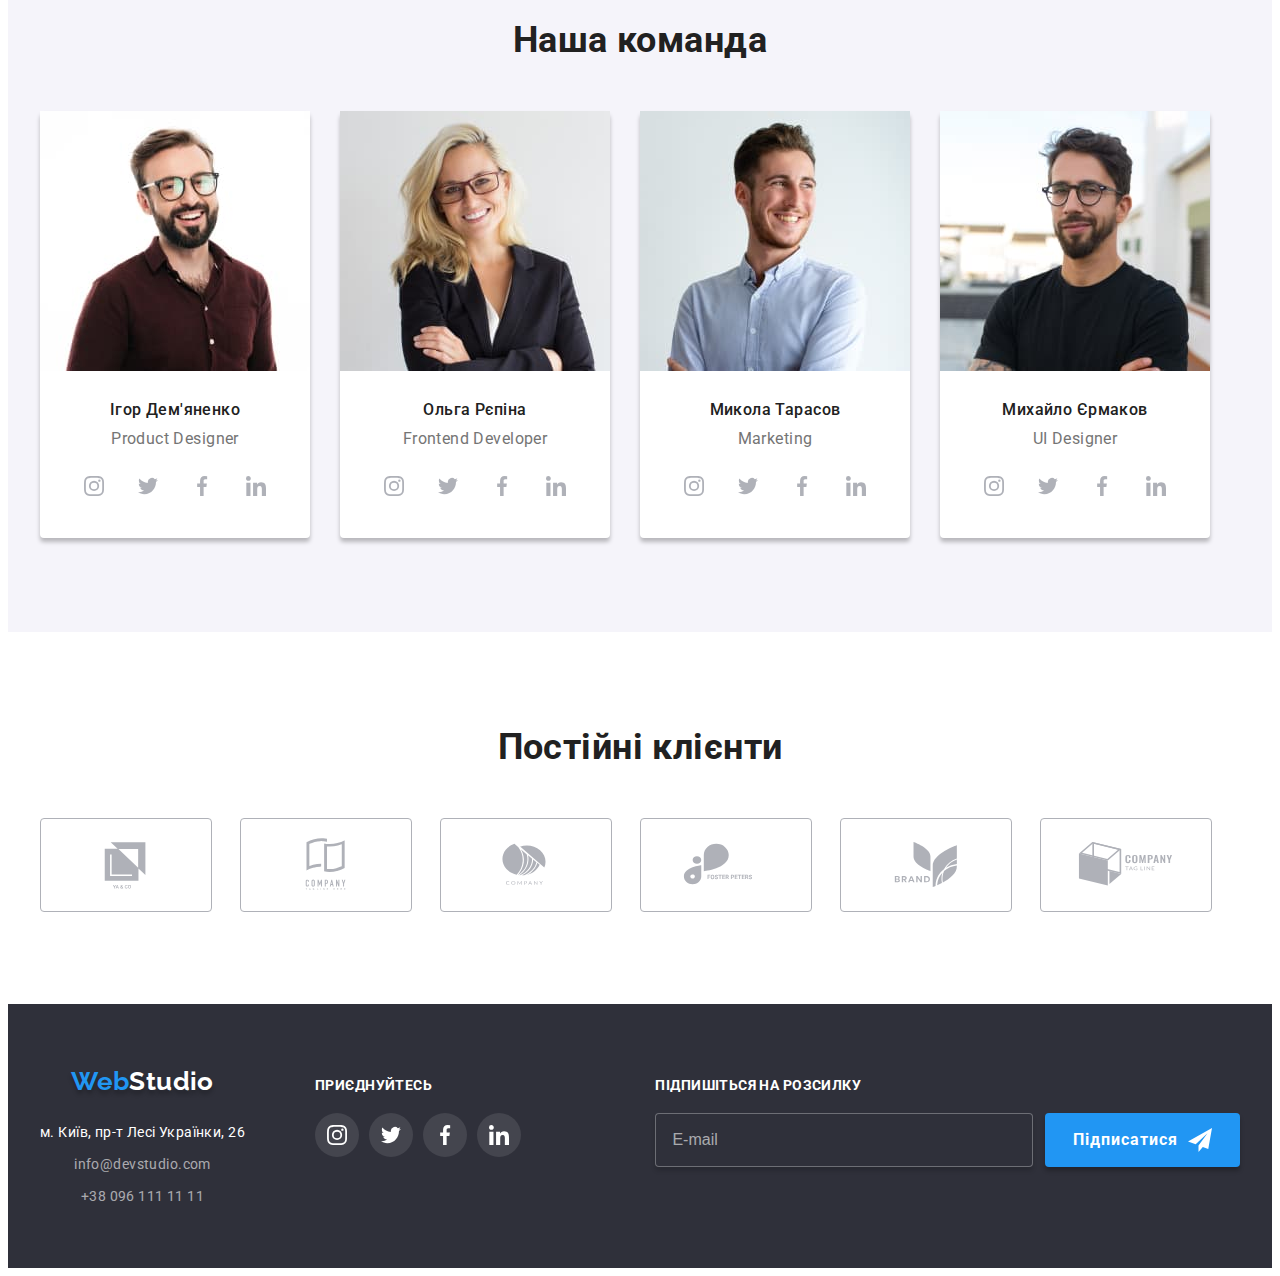
==== commit 8aa1377a: "added footer" ====
--- a/index.html
+++ b/index.html
@@ -55,13 +55,13 @@
         </button>
         <ul class="mobmenu-list">
           <li>
-            <a class="mobmenu-list__link" href="./index.html">Студія</a>
+            <a class="mobmenu-list__link link" href="./index.html">Студія</a>
           </li>
           <li>
-            <a class="mobmenu-list__link" href="./portfolio.html">Портфоліо</a>
+            <a class="mobmenu-list__link link" href="./portfolio.html">Портфоліо</a>
           </li>
           <li>
-            <a class="mobmenu-list__link" href="#">Контакти</a>
+            <a class="mobmenu-list__link link" href="#">Контакти</a>
           </li>
         </ul>
         <div class="mail-tell-header">
--- a/css/main.min.css
+++ b/css/main.min.css
@@ -1 +1 @@
-:root{--secondary-font-family: "Raleway";--primary-font-family: "Roboto";--primary-text-color: #757575;--title-text-color: #212121;--accent-color: #2196F3;--primary-white-color: #FFFFFF;--portfolio-border-color: #EEEEEE;--black-color: #000000;--section-grey-color: #F5F4FA;--grey-shadow: #FFFFFF99;--hero-footer-color: #2F303A;--header-border-color: #ECECEC;--logo-color: #AFB1B8;--transition-dur-fun: 250ms cubic-bezier(0.4, 0, 0.2, 1)}.visually-hidden{position:absolute;width:1px;height:1px;margin:-1px;border:0;padding:0;white-space:nowrap;clip-path:inset(100%);clip:rect(0 0 0 0);overflow:hidden}.list-clients__link,.list-about__thumb,.social-link,.list-social-network,.modal-form__icon-checked,.btn-close-modal{display:flex;align-items:center;justify-content:center}body{font-family:var(--primary-font-family),sans-serif;font-size:14px;background-color:var(--primary-white-color);color:var(--primary-text-color);letter-spacing:.03em}h1,h2,h3,h4,h5,h6,p{margin-top:0;margin-bottom:0}ul,ol{margin-top:0;margin-bottom:0;padding-left:0}.buttons{display:block;margin:0 auto;cursor:pointer;border:none;border-radius:4px;text-align:center;font-family:inherit}img{display:block;max-width:100%;height:auto}.link{text-decoration:none}.list-nav,.list-about,.mobmenu-list,.mob-socail-list,.list-tasks,.list-staff,.list-contacts,.list-button,.list-clients,.list-portfolio,.list-social-network{list-style-type:none}.list-nav,.site-nav,.main-nav,.list-tasks,.list-staff{display:flex;align-items:center}.section{padding-top:60px;padding-bottom:60px}.section__title{margin-bottom:50px;color:var(--title-text-color);font-size:28px;font-weight:700;line-height:1.1785714286;text-align:center}@media screen and (min-width: 1200px){.section{padding-top:94px;padding-bottom:94px}.section__title{font-size:36px;font-weight:700;line-height:1.1666666667}}@media screen and (min-width: 480px){.container{width:450px;margin-left:auto;margin-right:auto}}@media screen and (min-width: 768px){.container{width:738px}}@media screen and (min-width: 1200px){.container{width:1200px;padding-left:15px;padding-right:15px}}.logo{font-family:var(--secondary-font-family);font-size:26px;font-weight:700;line-height:1.3846153846;text-decoration:none;text-shadow:0px 4px 4px rgba(0,0,0,.25);color:var(--title-text-color)}.logo .logo__part{color:var(--accent-color)}.logo-dark{color:var(--primary-white-color)}.backdrop{position:fixed;top:0;left:0;width:100%;height:100%;background-color:rgba(0,0,0,.2);z-index:100;transition:visibility var(--transition-dur-fun),opacity var(--transition-dur-fun)}.is-hidden{visibility:hidden;opacity:0;pointer-events:none}@media screen and (max-width: 767px){.mobile-menu{position:fixed;top:0;left:0;z-index:100;width:100%;height:100%;background-color:var(--primary-white-color);opacity:0;visibility:hidden;pointer-events:none;transition:opacity var(--transition-dur-fun),visability var(--transition-dur-fun)}.is-open{opacity:1;visibility:visible;pointer-events:auto}.mobile-menu__close-btn{position:absolute;top:48px;right:15px;background-color:rgba(0,0,0,0);border:0;padding:0;line-height:0}.mobile-menu__close-icon{width:40px;height:40px}}@media screen and (min-width: 768px){.mobile-menu{display:none}}.modal{position:absolute;top:50%;left:50%;padding:40px;transform:translate(-50%, -50%);width:528px;background-color:var(--primary-white-color)}.btn-close-modal{position:absolute;top:8px;right:8px;width:30px;height:30px;border-radius:50%;background-color:rgba(0,0,0,0);border:1px solid rgba(0,0,0,.1);transition:fill var(--transition-dur-fun)}.btn-close-modal:hover,.btn-close-modal:focus{fill:var(--accent-color);cursor:pointer}.modal-form{display:flex;flex-direction:column}.modal-form__wrapper{position:relative;margin-bottom:10px}.modal-form__title{margin-bottom:12px;font-size:20px;font-weight:700;line-height:1.15;text-align:center;color:var(--title-text-color)}.modal-form__label{display:block;margin-bottom:4px;font-size:12px;font-weight:400;line-height:1.1666666667}.modal-form__input{width:100%;height:40px;border-radius:4px;border:1px solid rgba(33,33,33,.2);padding-left:42px;transition:border-color var(--transition-dur-fun)}.modal-form__input:focus,.modal-form__input:hover{outline:none;border-color:var(--accent-color);cursor:pointer}.modal-form__icon{position:absolute;top:50%;left:12px;transform:translateY(-50%);fill:var(--title-text-color);transition:fill var(--transition-dur-fun)}.modal-form__input:focus+.modal-form__icon,.modal-form__input:hover+.modal-form__icon{fill:var(--accent-color)}.modal-form__feedback{resize:none;margin-bottom:20px;padding:12px 16px;width:100%;height:120px;border-radius:4px;border:1px solid rgba(33,33,33,.2);color:var(--primary-text-color);transition:border-color var(--transition-dur-fun)}.modal-form__feedback::placeholder{font-size:12px;line-height:1.17;color:rgba(117,117,117,.5)}.modal-form__feedback:focus{outline:none;border-color:var(--accent-color)}.form-button{padding:10px 52px;margin-top:30px}.modal-form__policy{display:flex;align-items:center;margin-left:13px;font-size:14px;font-weight:400;line-height:1.7142857143;color:var(--primary-text-color)}.modal-form__contract{color:var(--accent-color)}.modal-form__icon-checked{margin-right:7px;width:16px;height:15px;border:2px solid var(--title-text-color);border-radius:3px;fill:rgba(0,0,0,0);cursor:pointer;transition:border-color var(--transition-dur-fun0)}.modal-form__checkbox:checked+.modal-form__policy .modal-form__icon-checked{fill:var(--accent-color);border:none}.modal-form__checkbox:focus+.modal-form__policy .modal-form__icon-checked{border:1px solid var(--title-text-color);outline:#212121}.modal-form__checkbox{appearance:none}.list-social-network{gap:10px}.social-link{color:var(--logo-color);width:100%;height:100%;border-radius:50%;transition:color var(--transition-dur-fun),background-color var(--transition-dur-fun)}.social-link:hover,.social-link:focus{color:var(--primary-white-color);background-color:var(--accent-color)}.list-social-network__item{width:44px;height:44px}.social-link__icon{width:20px;height:20px;fill:currentColor}.main-header{border-bottom:1px solid var(--header-border-color);border-bottom-left-radius:4px;border-bottom-right-radius:4px;box-shadow:0px,4px rgba(0,0,0,.25)}@media screen and (max-width: 767px){.list-nav,.mail-tell-header{display:none}.open-mobmenu{margin-top:10px;margin-bottom:10px;line-height:0;border:none;background-color:rgba(0,0,0,0);padding:0}.main-nav{justify-content:space-between}}@media screen and (min-width: 768px){.open-mobmenu{display:none}.list-nav{display:flex;margin-left:87px;gap:50px}.list-nav__link{position:relative;display:inline-block;padding-top:32px;padding-bottom:32px;font-weight:500;line-height:1.14;letter-spacing:.02em;color:var(--title-text-color);transition:color var(--transition-dur-fun)}.list-nav__link:hover,.list-nav__link:focus{color:var(--accent-color)}.list-nav-accent{color:var(--accent-color)}.list-nav-accent::after{position:absolute;left:0;bottom:0;content:"";display:block;width:100%;height:4px;background-color:var(--accent-color);border-radius:2px}.mail-tell-header{display:flex;flex-direction:column;gap:10px;margin-left:96px}.contacts{display:inline-flex;align-items:center;font-size:12px;font-weight:500;line-height:1.1666666667;letter-spacing:.02em;color:var(--primary-text-color);fill:currentColor;text-decoration:none}.contacts__mail-icon,.contacts__icon-tell{margin-right:8px}}@media screen and (min-width: 1200px){.mail-tell-header{flex-direction:row;gap:30px;margin-left:auto}.contacts{padding-top:32px;padding-bottom:32px;font-size:14px;font-weight:500;line-height:1.1428571429;transition:color var(--transition-dur-fun)}.contacts:hover,.contacts:focus{color:var(--accent-color)}.contacts__mail-icon,.contacts__icon-tell{margin-right:10px}.contacts__mail-icon:hover,.contacts__mail-icon:focus,.contacts__icon-tell:hover,.contacts__icon-tell:focus{fill:var(--accent-color)}}.hero{max-width:768px;height:400px;margin:0 auto;padding:118px 0;text-align:center;background-color:#c4c4c4;background-image:linear-gradient(rgba(47, 48, 58, 0.4), rgba(47, 48, 58, 0.4)),url("/images/mobile/Header-img-mob.jpg");background-repeat:no-repeat;background-position:center;background-size:cover}.hero__promo-title{width:360px;margin:0 auto;margin-bottom:30px;font-size:26px;font-weight:900;line-height:1.6153846154;letter-spacing:.06em;text-transform:uppercase;color:var(--primary-white-color)}.button{padding:10px 24px;background-color:var(--accent-color);color:var(--primary-white-color);font-size:16px;font-weight:700;line-height:1.875;letter-spacing:.06em;box-shadow:0px 4px 4px rgba(0,0,0,.25);transition:background-color var(--transition-dur-fun),box-shadow var(--transition-dur-fun)}.button:hover,.button:focus{background-color:#188ce8;box-shadow:0px 4px 4px rgba(0,0,0,.15)}@media screen and (min-device-pixel-ratio: 2)and (max-width: 767px),screen and (min-resolution: 192dpi)and (max-width: 767px),screen and (min-resolution: 2dppx)and (max-width: 767px){.button .hero{background-image:linear-gradient(rgba(47, 48, 58, 0.4), rgba(47, 48, 58, 0.4)),url("/images/mobile/Header-img-mob@2x.jpg")}}@media screen and (min-width: 768px){.button .hero{max-width:1200px;background-image:linear-gradient(rgba(47, 48, 58, 0.4), rgba(47, 48, 58, 0.4)),url("/images/tablet/Header-img-tab.jpg")}}@media screen and (min-device-pixel-ratio: 2)and (min-width: 768px),screen and (min-resolution: 192dpi)and (min-width: 768px),screen and (min-resolution: 2dppx)and (min-width: 768px){.hero{background-image:linear-gradient(rgba(47, 48, 58, 0.4), rgba(47, 48, 58, 0.4)),url("/images/tablet/Header-img-tab@2x.jpg")}}@media screen and (min-width: 1200px){.hero{max-width:1600px;height:600px;padding:200px 0;background-image:linear-gradient(rgba(47, 48, 58, 0.4), rgba(47, 48, 58, 0.4)),url("../images/BG-image.jpg")}.hero__promo-title{width:696px;font-size:44px;font-weight:900;line-height:1.3636363636}.button{padding:10px 32px}}@media screen and (min-device-pixel-ratio: 2)and (min-width: 1200px),screen and (min-resolution: 192dpi)and (min-width: 1200px),screen and (min-resolution: 2dppx)and (min-width: 1200px){.hero{background-image:linear-gradient(rgba(47, 48, 58, 0.4), rgba(47, 48, 58, 0.4)),url("/images/BG-image@2x.jpg")}}.list-about{display:flex;align-items:flex-start;gap:30px}.list-about__thumb{margin-bottom:30px;height:120px;background-color:var(--section-grey-color);border-radius:4px}.list-about__logo{width:70px;height:70px}.list-about__title{margin-bottom:10px;color:var(--title-text-color);font-size:14px;font-weight:700;line-height:1.1428571429;text-transform:uppercase}.list-about__text{font-size:14px;font-weight:400;line-height:1.7142857143;color:var(--primary-text-color)}@media screen and (max-width: 767px){.list-about{flex-direction:column}.list-about__thumb{width:450px}.list-about__title{text-align:center}}@media screen and (min-width: 768px){.list-about{flex-wrap:wrap}.list-about__item{width:354px}.list-about__thumb{width:auto}}@media screen and (min-width: 1200px){.list-about__item{flex-basis:calc((100% - 90px)/4)}}.section-nopad{display:none}@media screen and (min-width: 1200px){.list-tasks__item{position:relative}.list-tasks__item:not(:last-child){margin-right:30px}.list-tasks__label{display:flex;align-items:center;justify-content:center;position:absolute;left:0;bottom:0;width:100%;height:70px;font-size:14px;font-weight:700;line-height:1.1428571429;text-transform:uppercase;color:var(--primary-white-color);background-color:rgba(47,48,58,.8)}.section-nopad{padding-top:0}}.our-team{background-color:var(--section-grey-color);text-align:center}.list-staff__title{margin-bottom:10px;color:var(--title-text-color);font-size:16px;font-weight:500;line-height:1.125}.list-staff{display:flex;gap:30px}.list-staff__position{margin-bottom:16px;font-size:16px;font-weight:400;line-height:1.1875}.list-staff__item{background-color:var(--primary-white-color);box-shadow:0px 4px 4px 0px rgba(0,0,0,.25);border-radius:4px}.list-staff__cards{padding-top:30px;padding-bottom:24px}@media screen and (max-width: 767px){.list-staff{flex-direction:column}.list-staff__item{width:auto}}@media screen and (min-width: 768px){.list-staff{flex-wrap:wrap}}@media screen and (min-width: 1200px){.list-staff{flex-wrap:nowrap}.list-staff__cards{padding-bottom:30px}}.list-clients{display:flex;flex-wrap:wrap;gap:30px}.list-clients__item{height:92px}.list-clients__link{width:100%;height:100%;color:var(--logo-color);border:1px solid #afb1b8;border-radius:4px;transition:color var(--transition-dur-fun),border-color var(--transition-dur-fun)}.list-clients__link:hover,.list-clients__link:focus{border-color:var(--accent-color);color:var(--accent-color)}.list-clients__logo{width:106px;height:60px;fill:currentColor}@media screen and (max-width: 767px){.list-clients__item{width:210px}}@media screen and (min-width: 768px){.list-clients__item{width:226px}}@media screen and (min-width: 1200px){.list-clients__item{width:170px}}.footer{display:flex}.foot{width:100%;background-color:var(--hero-footer-color);padding-top:60px;padding-bottom:60px}.foot .logo{display:block;margin-bottom:20px}.list-contacts__item:not(:last-child){margin-bottom:8px}.list-contacts__link{display:block;font-size:14px;font-weight:400;line-height:1.7142857143;font-style:normal;color:var(--grey-shadow);transition:color var(--transition-dur-fun)}.list-contacts__link:hover,.list-contacts__link:focus{color:var(--accent-color)}.footer__contacts{text-align:center}.address-link{color:var(--primary-white-color)}.footer__title{text-align:center;font-size:14px;font-weight:700;line-height:1.1428571429;color:var(--primary-white-color);margin-bottom:20px;text-transform:uppercase}.dark{background-color:rgba(255,255,255,.1)}.social-link__icon-dark{width:20px;height:20px;fill:var(--primary-white-color)}@media screen and (max-width: 767px){.footer{flex-direction:column}}@media screen and (min-width: 768px){.foot{padding-left:76px;padding-right:89px}.footer{flex-wrap:wrap}.network-links{margin-left:auto}}@media screen and (min-width: 1200px){.footer__contacts{margin-right:70px}.footer{align-items:baseline}}.footer-form-container{margin:0 auto}.list-button{display:flex;justify-content:center;margin-bottom:50px;gap:8px}.button-filter{color:var(--title-text-color);background-color:var(--section-grey-color);font-size:16px;font-weight:500;line-height:1.625;letter-spacing:inherit;padding:6px 22px;transition:background-color var(--transition-dur-fun),color var(--transition-dur-fun),box-shadow var(--transition-dur-fun)}.button-filter:hover,.button-filter:focus{background-color:var(--accent-color);color:var(--primary-white-color);box-shadow:0px 3px 1px rgba(0,0,0,.1),0px 1px 2px rgba(0,0,0,.08),0px 2px 2px rgba(0,0,0,.12)}.list-portfolio{display:flex;flex-wrap:wrap;gap:30px}.list-portfolio__border{padding:20px 24px;border-right-width:1px;border-right-style:solid;border-right-color:var(--portfolio-border-color);border-bottom-width:1px;border-bottom-style:solid;border-bottom-color:var(--portfolio-border-color);border-left-width:1px;border-left-style:solid;border-left-color:var(--portfolio-border-color)}.list-portfolio__link{display:block;color:var(--primary-text-color);transition:box-shadow var(--transition-dur-fun)}.list-portfolio__link:hover,.list-portfolio__link:focus{box-shadow:1px 4px 6px 0px rgba(0,0,0,.16),0px 4px 4px 0px rgba(0,0,0,.06),0px 1px 1px 0px rgba(0,0,0,.12)}.list-portfolio__link:hover .list-portfolio__overlay,.list-portfolio__link:focus .list-portfolio__overlay{transform:translateY(0%)}.list-portfolio__title{margin-bottom:4px;color:var(--title-text-color);font-size:18px;font-weight:700;line-height:.8888888889;letter-spacing:.06em}.list-portfolio__label{font-size:16px;font-weight:400;line-height:1.875}.list-portfolio__wrapper{position:relative;overflow:hidden}.list-portfolio__overlay{position:absolute;top:0;left:0;width:100%;height:100%;padding:63px 24px;font-size:18px;font-weight:400;line-height:1.5555555556;text-align:left;background-color:rgba(33,150,243,.9);color:var(--primary-white-color);overflow:auto;transform:translateY(100%);transition:transform var(--transition-dur-fun)}/*# sourceMappingURL=main.min.css.map */+:root{--secondary-font-family: "Raleway";--primary-font-family: "Roboto";--primary-text-color: #757575;--title-text-color: #212121;--accent-color: #2196F3;--primary-white-color: #FFFFFF;--portfolio-border-color: #EEEEEE;--black-color: #000000;--section-grey-color: #F5F4FA;--grey-shadow: #FFFFFF99;--hero-footer-color: #2F303A;--header-border-color: #ECECEC;--logo-color: #AFB1B8;--transition-dur-fun: 250ms cubic-bezier(0.4, 0, 0.2, 1)}.visually-hidden{position:absolute;width:1px;height:1px;margin:-1px;border:0;padding:0;white-space:nowrap;clip-path:inset(100%);clip:rect(0 0 0 0);overflow:hidden}.button-send-email,.list-clients__link,.list-about__thumb,.social-link,.list-social-network,.modal-form__icon-checked,.btn-close-modal{display:flex;align-items:center;justify-content:center}body{font-family:var(--primary-font-family),sans-serif;font-size:14px;background-color:var(--primary-white-color);color:var(--primary-text-color);letter-spacing:.03em}h1,h2,h3,h4,h5,h6,p{margin-top:0;margin-bottom:0}ul,ol{margin-top:0;margin-bottom:0;padding-left:0}.buttons{display:block;margin:0 auto;cursor:pointer;border:none;border-radius:4px;text-align:center;font-family:inherit}img{display:block;max-width:100%;height:auto}.link{text-decoration:none}.list-nav,.list-about,.mobmenu-list,.mob-socail-list,.list-tasks,.list-staff,.list-contacts,.list-button,.list-clients,.list-portfolio,.list-social-network{list-style-type:none}.list-nav,.site-nav,.main-nav,.list-tasks,.list-staff{display:flex;align-items:center}.section{padding-top:60px;padding-bottom:60px}.section__title{margin-bottom:50px;color:var(--title-text-color);font-size:28px;font-weight:700;line-height:1.1785714286;text-align:center}@media screen and (min-width: 1200px){.section{padding-top:94px;padding-bottom:94px}.section__title{font-size:36px;font-weight:700;line-height:1.1666666667}}.container{padding-left:15px;padding-right:15px}@media screen and (min-width: 480px){.container{width:450px;margin-left:auto;margin-right:auto}}@media screen and (min-width: 768px){.container{width:738px}}@media screen and (min-width: 1200px){.container{width:1200px}}.logo{font-family:var(--secondary-font-family);font-size:26px;font-weight:700;line-height:1.3846153846;text-decoration:none;text-shadow:0px 4px 4px rgba(0,0,0,.25);color:var(--title-text-color)}.logo .logo__part{color:var(--accent-color)}.logo-dark{color:var(--primary-white-color)}.backdrop{position:fixed;top:0;left:0;width:100%;height:100%;background-color:rgba(0,0,0,.2);z-index:100;transition:visibility var(--transition-dur-fun),opacity var(--transition-dur-fun)}.is-hidden{visibility:hidden;opacity:0;pointer-events:none}@media screen and (max-width: 767px){.mobile-menu{position:fixed;top:0;left:0;z-index:100;width:100%;height:100%;background-color:var(--primary-white-color);opacity:0;visibility:hidden;pointer-events:none;transition:opacity var(--transition-dur-fun),visability var(--transition-dur-fun)}.is-open{opacity:1;visibility:visible;pointer-events:auto}.mobile-menu__close-btn{position:absolute;top:48px;right:15px;background-color:rgba(0,0,0,0);border:0;padding:0;line-height:0}.mobile-menu__close-icon{width:40px;height:40px}.mobmenu-list__link{font-size:40px;font-weight:500;line-height:1.175;letter-spacing:.02em;color:var(--title-text-color)}}@media screen and (min-width: 768px){.mobile-menu{display:none}}.modal{position:absolute;top:50%;left:50%;padding:40px;transform:translate(-50%, -50%);width:528px;background-color:var(--primary-white-color)}.btn-close-modal{position:absolute;top:8px;right:8px;width:30px;height:30px;border-radius:50%;background-color:rgba(0,0,0,0);border:1px solid rgba(0,0,0,.1);transition:fill var(--transition-dur-fun)}.btn-close-modal:hover,.btn-close-modal:focus{fill:var(--accent-color);cursor:pointer}.modal-form{display:flex;flex-direction:column}.modal-form__wrapper{position:relative;margin-bottom:10px}.modal-form__title{margin-bottom:12px;font-size:20px;font-weight:700;line-height:1.15;text-align:center;color:var(--title-text-color)}.modal-form__label{display:block;margin-bottom:4px;font-size:12px;font-weight:400;line-height:1.1666666667}.modal-form__input{width:100%;height:40px;border-radius:4px;border:1px solid rgba(33,33,33,.2);padding-left:42px;transition:border-color var(--transition-dur-fun)}.modal-form__input:focus,.modal-form__input:hover{outline:none;border-color:var(--accent-color);cursor:pointer}.modal-form__icon{position:absolute;top:50%;left:12px;transform:translateY(-50%);fill:var(--title-text-color);transition:fill var(--transition-dur-fun)}.modal-form__input:focus+.modal-form__icon,.modal-form__input:hover+.modal-form__icon{fill:var(--accent-color)}.modal-form__feedback{resize:none;margin-bottom:20px;padding:12px 16px;width:100%;height:120px;border-radius:4px;border:1px solid rgba(33,33,33,.2);color:var(--primary-text-color);transition:border-color var(--transition-dur-fun)}.modal-form__feedback::placeholder{font-size:12px;line-height:1.17;color:rgba(117,117,117,.5)}.modal-form__feedback:focus{outline:none;border-color:var(--accent-color)}.form-button{padding:10px 52px;margin-top:30px}.modal-form__policy{display:flex;align-items:center;margin-left:13px;font-size:14px;font-weight:400;line-height:1.7142857143;color:var(--primary-text-color)}.modal-form__contract{color:var(--accent-color)}.modal-form__icon-checked{margin-right:7px;width:16px;height:15px;border:2px solid var(--title-text-color);border-radius:3px;fill:rgba(0,0,0,0);cursor:pointer;transition:border-color var(--transition-dur-fun0)}.modal-form__checkbox:checked+.modal-form__policy .modal-form__icon-checked{fill:var(--accent-color);border:none}.modal-form__checkbox:focus+.modal-form__policy .modal-form__icon-checked{border:1px solid var(--title-text-color);outline:#212121}.modal-form__checkbox{appearance:none}.list-social-network{gap:10px}.social-link{color:var(--logo-color);width:100%;height:100%;border-radius:50%;transition:color var(--transition-dur-fun),background-color var(--transition-dur-fun)}.social-link:hover,.social-link:focus{color:var(--primary-white-color);background-color:var(--accent-color)}.list-social-network__item{width:44px;height:44px}.social-link__icon{width:20px;height:20px;fill:currentColor}.main-header{border-bottom:1px solid var(--header-border-color);border-bottom-left-radius:4px;border-bottom-right-radius:4px;box-shadow:0px,4px rgba(0,0,0,.25)}@media screen and (max-width: 767px){.list-nav,.mail-tell-header{display:none}.open-mobmenu{margin-top:10px;margin-bottom:10px;line-height:0;border:none;background-color:rgba(0,0,0,0);padding:0}.main-nav{justify-content:space-between}}@media screen and (min-width: 768px){.open-mobmenu{display:none}.list-nav{display:flex;margin-left:87px;gap:50px}.list-nav__link{position:relative;display:inline-block;padding-top:32px;padding-bottom:32px;font-weight:500;line-height:1.14;letter-spacing:.02em;color:var(--title-text-color);transition:color var(--transition-dur-fun)}.list-nav__link:hover,.list-nav__link:focus{color:var(--accent-color)}.list-nav-accent{color:var(--accent-color)}.list-nav-accent::after{position:absolute;left:0;bottom:0;content:"";display:block;width:100%;height:4px;background-color:var(--accent-color);border-radius:2px}.mail-tell-header{display:flex;flex-direction:column;gap:10px;margin-left:96px}.contacts{display:inline-flex;align-items:center;font-size:12px;font-weight:500;line-height:1.1666666667;letter-spacing:.02em;color:var(--primary-text-color);fill:currentColor;text-decoration:none}.contacts__mail-icon,.contacts__icon-tell{margin-right:8px}}@media screen and (min-width: 1200px){.mail-tell-header{flex-direction:row;gap:30px;margin-left:auto}.contacts{padding-top:32px;padding-bottom:32px;font-size:14px;font-weight:500;line-height:1.1428571429;transition:color var(--transition-dur-fun)}.contacts:hover,.contacts:focus{color:var(--accent-color)}.contacts__mail-icon,.contacts__icon-tell{margin-right:10px}.contacts__mail-icon:hover,.contacts__mail-icon:focus,.contacts__icon-tell:hover,.contacts__icon-tell:focus{fill:var(--accent-color)}}.hero{max-width:768px;height:400px;margin:0 auto;padding:118px 0;text-align:center;background-color:#c4c4c4;background-image:linear-gradient(rgba(47, 48, 58, 0.4), rgba(47, 48, 58, 0.4)),url("/images/mobile/Header-img-mob.jpg");background-repeat:no-repeat;background-position:center;background-size:cover}.hero__promo-title{width:360px;margin:0 auto;margin-bottom:30px;font-size:26px;font-weight:900;line-height:1.6153846154;letter-spacing:.06em;text-transform:uppercase;color:var(--primary-white-color)}.button{padding:10px 24px;background-color:var(--accent-color);color:var(--primary-white-color);font-size:16px;font-weight:700;line-height:1.875;letter-spacing:.06em;box-shadow:0px 4px 4px rgba(0,0,0,.25);transition:background-color var(--transition-dur-fun),box-shadow var(--transition-dur-fun)}.button:hover,.button:focus{background-color:#188ce8;box-shadow:0px 4px 4px rgba(0,0,0,.15)}@media screen and (min-device-pixel-ratio: 2)and (max-width: 767px),screen and (min-resolution: 192dpi)and (max-width: 767px),screen and (min-resolution: 2dppx)and (max-width: 767px){.button .hero{background-image:linear-gradient(rgba(47, 48, 58, 0.4), rgba(47, 48, 58, 0.4)),url("/images/mobile/Header-img-mob@2x.jpg")}}@media screen and (min-width: 768px){.button .hero{max-width:1200px;background-image:linear-gradient(rgba(47, 48, 58, 0.4), rgba(47, 48, 58, 0.4)),url("/images/tablet/Header-img-tab.jpg")}}@media screen and (min-device-pixel-ratio: 2)and (min-width: 768px),screen and (min-resolution: 192dpi)and (min-width: 768px),screen and (min-resolution: 2dppx)and (min-width: 768px){.hero{background-image:linear-gradient(rgba(47, 48, 58, 0.4), rgba(47, 48, 58, 0.4)),url("/images/tablet/Header-img-tab@2x.jpg")}}@media screen and (min-width: 1200px){.hero{max-width:1600px;height:600px;padding:200px 0;background-image:linear-gradient(rgba(47, 48, 58, 0.4), rgba(47, 48, 58, 0.4)),url("../images/BG-image.jpg")}.hero__promo-title{width:696px;font-size:44px;font-weight:900;line-height:1.3636363636}.button{padding:10px 32px}}@media screen and (min-device-pixel-ratio: 2)and (min-width: 1200px),screen and (min-resolution: 192dpi)and (min-width: 1200px),screen and (min-resolution: 2dppx)and (min-width: 1200px){.hero{background-image:linear-gradient(rgba(47, 48, 58, 0.4), rgba(47, 48, 58, 0.4)),url("/images/BG-image@2x.jpg")}}.list-about{display:flex;align-items:flex-start;gap:30px}.list-about__thumb{margin-bottom:30px;height:120px;background-color:var(--section-grey-color);border-radius:4px}.list-about__logo{width:70px;height:70px}.list-about__title{margin-bottom:10px;color:var(--title-text-color);font-size:14px;font-weight:700;line-height:1.1428571429;text-transform:uppercase}.list-about__text{font-size:14px;font-weight:400;line-height:1.7142857143;color:var(--primary-text-color)}@media screen and (max-width: 767px){.list-about{flex-direction:column}.list-about__thumb{width:450px}.list-about__title{text-align:center}}@media screen and (min-width: 768px){.list-about{flex-wrap:wrap}.list-about__item{width:354px}.list-about__thumb{width:auto}}@media screen and (min-width: 1200px){.list-about__item{flex-basis:calc((100% - 90px)/4)}}.section-nopad{display:none}@media screen and (min-width: 1200px){.list-tasks__item{position:relative}.list-tasks__item:not(:last-child){margin-right:30px}.list-tasks__label{display:flex;align-items:center;justify-content:center;position:absolute;left:0;bottom:0;width:100%;height:70px;font-size:14px;font-weight:700;line-height:1.1428571429;text-transform:uppercase;color:var(--primary-white-color);background-color:rgba(47,48,58,.8)}.section-nopad{padding-top:0}}.our-team{background-color:var(--section-grey-color);text-align:center}.list-staff__title{margin-bottom:10px;color:var(--title-text-color);font-size:16px;font-weight:500;line-height:1.125}.list-staff{display:flex;gap:30px}.list-staff__position{margin-bottom:16px;font-size:16px;font-weight:400;line-height:1.1875}.list-staff__item{background-color:var(--primary-white-color);box-shadow:0px 4px 4px 0px rgba(0,0,0,.25);border-radius:4px}.list-staff__cards{padding-top:30px;padding-bottom:24px}@media screen and (max-width: 767px){.list-staff{flex-direction:column}.list-staff__item{width:auto}}@media screen and (min-width: 768px){.list-staff{flex-wrap:wrap}}@media screen and (min-width: 1200px){.list-staff{flex-wrap:nowrap}.list-staff__cards{padding-bottom:30px}}.list-clients{display:flex;flex-wrap:wrap;gap:30px}.list-clients__item{height:92px}.list-clients__link{width:100%;height:100%;color:var(--logo-color);border:1px solid #afb1b8;border-radius:4px;transition:color var(--transition-dur-fun),border-color var(--transition-dur-fun)}.list-clients__link:hover,.list-clients__link:focus{border-color:var(--accent-color);color:var(--accent-color)}.list-clients__logo{width:106px;height:60px;fill:currentColor}@media screen and (max-width: 767px){.list-clients__item{width:210px}}@media screen and (min-width: 768px){.list-clients__item{width:226px}}@media screen and (min-width: 1200px){.list-clients__item{width:170px}}.footer{display:flex;text-align:center}.foot{width:100%;background-color:var(--hero-footer-color);padding-top:60px;padding-bottom:60px}.foot .logo{display:block;margin-bottom:20px}.list-contacts__item:not(:last-child){margin-bottom:8px}.list-contacts__link{display:block;font-size:14px;font-weight:400;line-height:1.7142857143;font-style:normal;color:var(--grey-shadow);transition:color var(--transition-dur-fun)}.list-contacts__link:hover,.list-contacts__link:focus{color:var(--accent-color)}.footer__contacts{text-align:center}.address-link{color:var(--primary-white-color)}.footer__title{font-size:14px;font-weight:700;line-height:1.1428571429;color:var(--primary-white-color);margin-bottom:20px;text-transform:uppercase}.dark{background-color:rgba(255,255,255,.1)}.social-link__icon-dark{width:20px;height:20px;fill:var(--primary-white-color)}@media screen and (max-width: 767px){.footer{gap:60px;flex-direction:column}}@media screen and (min-width: 768px){.footer{flex-wrap:wrap}.network-links{margin-left:auto}}@media screen and (min-width: 1200px){.footer{align-items:baseline;text-align:left}.network-links{margin-left:70px}}.footer-form__label{width:450px;height:50px;padding-left:16px;margin-bottom:20px;font-size:16px;font-weight:400;line-height:1.25;color:var(--primary-white-color);background-color:var(--hero-footer-color);border:1px solid rgba(255,255,255,.3);border-radius:4px;box-shadow:0px 4px 4px 0px rgba(0,0,0,.15);transition:border-color var(--transition-dur-fun)}.footer-form__label::placeholder{color:rgba(255,255,255,.6)}.footer-form__label:focus{border-color:var(--accent-color);outline:none}.button-send-email{padding:10px 28px;margin:0 auto;cursor:pointer;border:none;border-radius:4px;text-align:center;font-family:inherit}.button-send-email__icon{margin-left:10px;fill:currentColor}@media screen and (max-width: 767px){.footer-form__label{width:100%}}@media screen and (min-width: 768px){.footer-form-container{margin-left:auto;margin-right:auto;margin-top:60px}}@media screen and (min-width: 1200px){.footer-form-container{margin-top:0;margin-right:0}.footer-form__label{width:358px;margin-bottom:0}.footer-form{display:flex;gap:12px}}.list-button{display:flex;justify-content:center;margin-bottom:50px;gap:8px}.button-filter{color:var(--title-text-color);background-color:var(--section-grey-color);font-size:16px;font-weight:500;line-height:1.625;letter-spacing:inherit;padding:6px 22px;transition:background-color var(--transition-dur-fun),color var(--transition-dur-fun),box-shadow var(--transition-dur-fun)}.button-filter:hover,.button-filter:focus{background-color:var(--accent-color);color:var(--primary-white-color);box-shadow:0px 3px 1px rgba(0,0,0,.1),0px 1px 2px rgba(0,0,0,.08),0px 2px 2px rgba(0,0,0,.12)}.list-portfolio{display:flex;flex-wrap:wrap;gap:30px}.list-portfolio__border{padding:20px 24px;border-right-width:1px;border-right-style:solid;border-right-color:var(--portfolio-border-color);border-bottom-width:1px;border-bottom-style:solid;border-bottom-color:var(--portfolio-border-color);border-left-width:1px;border-left-style:solid;border-left-color:var(--portfolio-border-color)}.list-portfolio__link{display:block;color:var(--primary-text-color);transition:box-shadow var(--transition-dur-fun)}.list-portfolio__link:hover,.list-portfolio__link:focus{box-shadow:1px 4px 6px 0px rgba(0,0,0,.16),0px 4px 4px 0px rgba(0,0,0,.06),0px 1px 1px 0px rgba(0,0,0,.12)}.list-portfolio__link:hover .list-portfolio__overlay,.list-portfolio__link:focus .list-portfolio__overlay{transform:translateY(0%)}.list-portfolio__title{margin-bottom:4px;color:var(--title-text-color);font-size:18px;font-weight:700;line-height:.8888888889;letter-spacing:.06em}.list-portfolio__label{font-size:16px;font-weight:400;line-height:1.875}.list-portfolio__wrapper{position:relative;overflow:hidden}.list-portfolio__overlay{position:absolute;top:0;left:0;width:100%;height:100%;padding:63px 24px;font-size:18px;font-weight:400;line-height:1.5555555556;text-align:left;background-color:rgba(33,150,243,.9);color:var(--primary-white-color);overflow:auto;transform:translateY(100%);transition:transform var(--transition-dur-fun)}/*# sourceMappingURL=main.min.css.map */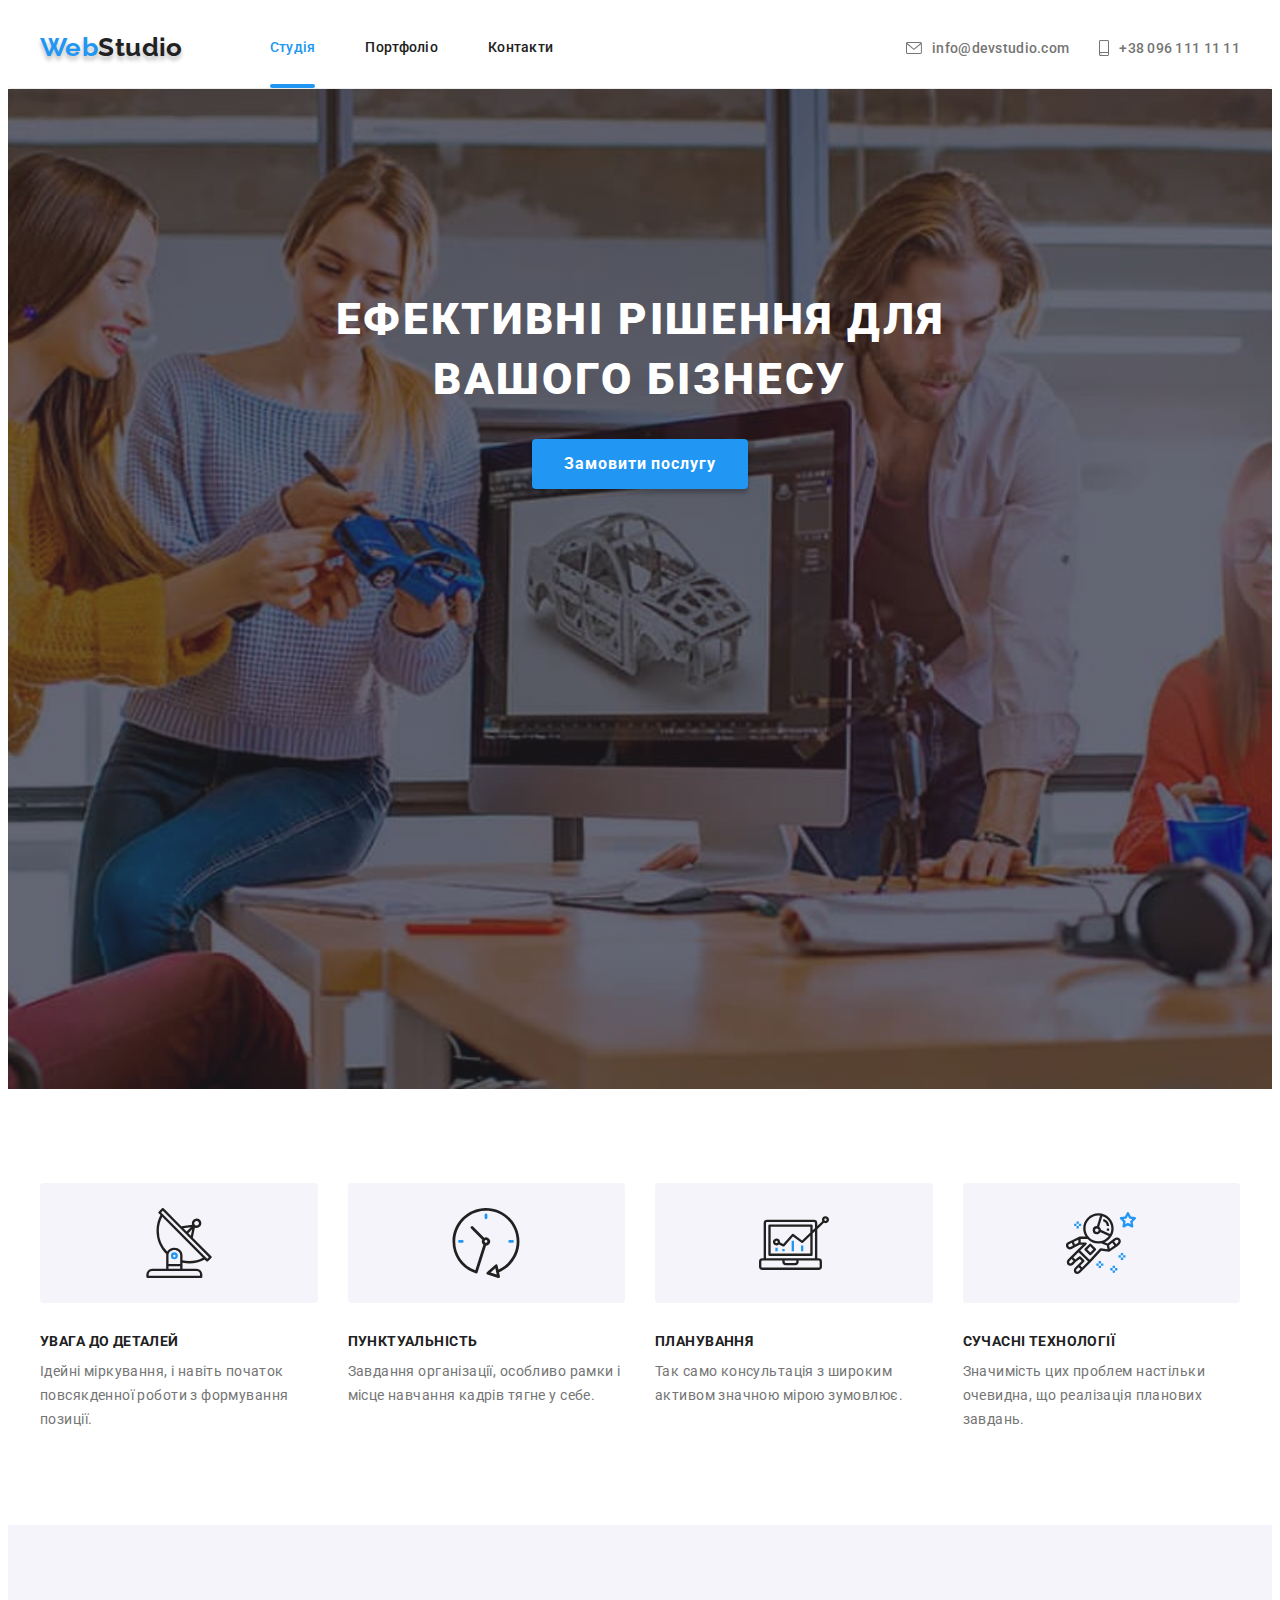
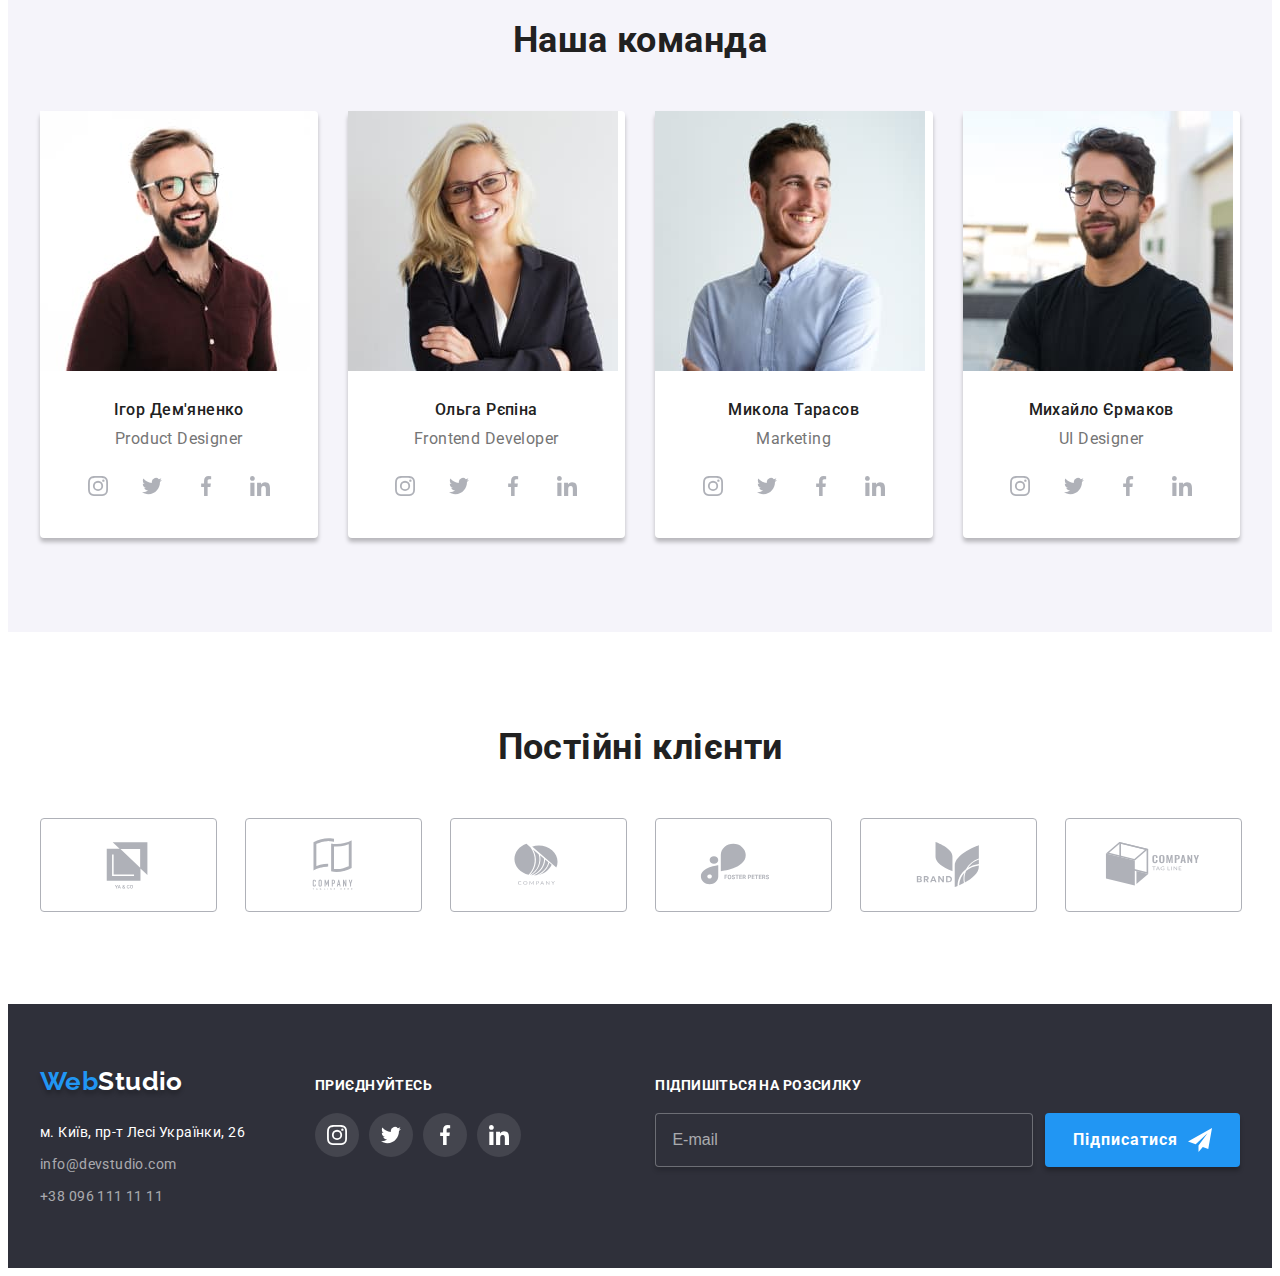
==== commit 12090912: "fixed bugs" ====
--- a/index.html
+++ b/index.html
@@ -54,27 +54,27 @@
           </svg>
         </button>
         <ul class="mobmenu-list">
-          <li>
-            <a class="mobmenu-list__link link" href="./index.html">Студія</a>
-          </li>
-          <li>
+          <li class="mobmenu-list__item">
+            <a class="mobmenu-list__link link mobmenu-list__link-current" href="./index.html">Студія</a>
+          </li>
+          <li class="mobmenu-list__item">
             <a class="mobmenu-list__link link" href="./portfolio.html">Портфоліо</a>
           </li>
-          <li>
+          <li class="mobmenu-list__item">
             <a class="mobmenu-list__link link" href="#">Контакти</a>
           </li>
         </ul>
-        <div class="mail-tell-header">
-          <a class="contacts" href="mailto:info@devstudio.com">info@devstudio.com</a>
-          <a class="contacts" href="tel:+380961111111">+38 096 111 11 11</a>
-          <ul class="mob-socail-list">
-            <li class="mob-socail-list__item"><a class="mob-socail-list__link link" href="https://www.instagram.com/"
+        <div class="contacts-container">
+          <a class="mobmenu__contacts-tell link" href="tel:+380961111111">+38 096 111 11 11</a>
+          <a class="mobmenu__contacts-email link" href="mailto:info@devstudio.com">info@devstudio.com</a>
+          <ul class="mob-social-list">
+            <li class="mob-social-list__item"><a class="mob-social-list__link link" href="https://www.instagram.com/"
                 target="_blank" rel="noopener noreferrer nofollow">Instagram</a></li>
-            <li class="mob-socail-list__item"><a class="mob-socail-list__link link" href="https://twitter.com/"
+            <li class="mob-social-list__item"><a class="mob-social-list__link link" href="https://twitter.com/"
                 target="_blank" rel="noopener noreferrer nofollow">Twitter</a></li>
-            <li class="mob-socail-list__item"><a class="mob-socail-list__link link" href="https://www.facebook.com/"
+            <li class="mob-social-list__item"><a class="mob-social-list__link link" href="https://www.facebook.com/"
                 target="_blank" rel="noopener noreferrer nofollow">Facebook</a></li>
-            <li class="mob-socail-list__item"><a class="mob-socail-list__link link" href="https://www.linkedin.com/"
+            <li class="mob-social-list__item"><a class="mob-social-list__link link" href="https://www.linkedin.com/"
                 target="_blank" rel="noopener noreferrer nofollow">linkedin</a></li>
           </ul>
         </div>
@@ -162,7 +162,7 @@
                 media="(min-width:768px)">
               <source srcset="./images/mobile/photo-1-mob.jpg 1x, ./images/mobile/photo-1-mob@2x.jpg 2x"
                 media="(max-width: 767px)">
-              <img src="./images/photo-1.jpg" alt="Igor's photo" width="270" height="260">
+              <img src="./images/photo-1.jpg" alt="Igor's photo">
             </picture>
             <div class="list-staff__cards">
               <h3 class="list-staff__title">Ігор Дем'яненко</h3>
@@ -198,7 +198,7 @@
                 media="(min-width:768px)">
               <source srcset="./images/mobile/photo-2-mob.jpg 1x, ./images/mobile/photo-2-mob@2x.jpg 2x"
                 media="(max-width: 767px)">
-              <img src="./images/photo-2.jpg" alt="Olga's photo" width="270" height="260">
+              <img src="./images/photo-2.jpg" alt="Olga's photo">
             </picture>
             <div class="list-staff__cards">
               <h3 class="list-staff__title">Ольга Рєпіна</h3>
@@ -234,7 +234,7 @@
                 media="(min-width:768px)">
               <source srcset="./images/mobile/photo-3-mob.jpg 1x, ./images/mobile/photo-3-mob@2x.jpg 2x"
                 media="(max-width: 767px)">
-              <img src="./images/photo-3.jpg" alt="Mykola's photo" width="270" height="260">
+              <img src="./images/photo-3.jpg" alt="Mykola's photo">
             </picture>
             <div class="list-staff__cards">
               <h3 class="list-staff__title">Микола Тарасов</h3>
@@ -270,7 +270,7 @@
                 media="(min-width:768px)">
               <source srcset="./images/mobile/photo-4-mob.jpg 1x, ./images/mobile/photo-4-mob@2x.jpg 2x"
                 media="(max-width: 767px)">
-              <img src="./images/photo-4.jpg" alt="Mykhaylo's photo" width="270" height="260">
+              <img src="./images/photo-4.jpg" alt="Mykhaylo's photo">
             </picture>
             <div class="list-staff__cards">
               <h3 class="list-staff__title">Михайло Єрмаков</h3>
--- a/css/main.min.css
+++ b/css/main.min.css
@@ -1 +1 @@
-:root{--secondary-font-family: "Raleway";--primary-font-family: "Roboto";--primary-text-color: #757575;--title-text-color: #212121;--accent-color: #2196F3;--primary-white-color: #FFFFFF;--portfolio-border-color: #EEEEEE;--black-color: #000000;--section-grey-color: #F5F4FA;--grey-shadow: #FFFFFF99;--hero-footer-color: #2F303A;--header-border-color: #ECECEC;--logo-color: #AFB1B8;--transition-dur-fun: 250ms cubic-bezier(0.4, 0, 0.2, 1)}.visually-hidden{position:absolute;width:1px;height:1px;margin:-1px;border:0;padding:0;white-space:nowrap;clip-path:inset(100%);clip:rect(0 0 0 0);overflow:hidden}.button-send-email,.list-clients__link,.list-about__thumb,.social-link,.list-social-network,.modal-form__icon-checked,.btn-close-modal{display:flex;align-items:center;justify-content:center}body{font-family:var(--primary-font-family),sans-serif;font-size:14px;background-color:var(--primary-white-color);color:var(--primary-text-color);letter-spacing:.03em}h1,h2,h3,h4,h5,h6,p{margin-top:0;margin-bottom:0}ul,ol{margin-top:0;margin-bottom:0;padding-left:0}.buttons{display:block;margin:0 auto;cursor:pointer;border:none;border-radius:4px;text-align:center;font-family:inherit}img{display:block;max-width:100%;height:auto}.link{text-decoration:none}.list-nav,.list-about,.mobmenu-list,.mob-socail-list,.list-tasks,.list-staff,.list-contacts,.list-button,.list-clients,.list-portfolio,.list-social-network{list-style-type:none}.list-nav,.site-nav,.main-nav,.list-tasks,.list-staff{display:flex;align-items:center}.section{padding-top:60px;padding-bottom:60px}.section__title{margin-bottom:50px;color:var(--title-text-color);font-size:28px;font-weight:700;line-height:1.1785714286;text-align:center}@media screen and (min-width: 1200px){.section{padding-top:94px;padding-bottom:94px}.section__title{font-size:36px;font-weight:700;line-height:1.1666666667}}.container{padding-left:15px;padding-right:15px}@media screen and (min-width: 480px){.container{width:450px;margin-left:auto;margin-right:auto}}@media screen and (min-width: 768px){.container{width:738px}}@media screen and (min-width: 1200px){.container{width:1200px}}.logo{font-family:var(--secondary-font-family);font-size:26px;font-weight:700;line-height:1.3846153846;text-decoration:none;text-shadow:0px 4px 4px rgba(0,0,0,.25);color:var(--title-text-color)}.logo .logo__part{color:var(--accent-color)}.logo-dark{color:var(--primary-white-color)}.backdrop{position:fixed;top:0;left:0;width:100%;height:100%;background-color:rgba(0,0,0,.2);z-index:100;transition:visibility var(--transition-dur-fun),opacity var(--transition-dur-fun)}.is-hidden{visibility:hidden;opacity:0;pointer-events:none}@media screen and (max-width: 767px){.mobile-menu{position:fixed;top:0;left:0;z-index:100;width:100%;height:100%;background-color:var(--primary-white-color);opacity:0;visibility:hidden;pointer-events:none;transition:opacity var(--transition-dur-fun),visability var(--transition-dur-fun)}.is-open{opacity:1;visibility:visible;pointer-events:auto}.mobile-menu__close-btn{position:absolute;top:48px;right:15px;background-color:rgba(0,0,0,0);border:0;padding:0;line-height:0}.mobile-menu__close-icon{width:40px;height:40px}.mobmenu-list__link{font-size:40px;font-weight:500;line-height:1.175;letter-spacing:.02em;color:var(--title-text-color)}}@media screen and (min-width: 768px){.mobile-menu{display:none}}.modal{position:absolute;top:50%;left:50%;padding:40px;transform:translate(-50%, -50%);width:528px;background-color:var(--primary-white-color)}.btn-close-modal{position:absolute;top:8px;right:8px;width:30px;height:30px;border-radius:50%;background-color:rgba(0,0,0,0);border:1px solid rgba(0,0,0,.1);transition:fill var(--transition-dur-fun)}.btn-close-modal:hover,.btn-close-modal:focus{fill:var(--accent-color);cursor:pointer}.modal-form{display:flex;flex-direction:column}.modal-form__wrapper{position:relative;margin-bottom:10px}.modal-form__title{margin-bottom:12px;font-size:20px;font-weight:700;line-height:1.15;text-align:center;color:var(--title-text-color)}.modal-form__label{display:block;margin-bottom:4px;font-size:12px;font-weight:400;line-height:1.1666666667}.modal-form__input{width:100%;height:40px;border-radius:4px;border:1px solid rgba(33,33,33,.2);padding-left:42px;transition:border-color var(--transition-dur-fun)}.modal-form__input:focus,.modal-form__input:hover{outline:none;border-color:var(--accent-color);cursor:pointer}.modal-form__icon{position:absolute;top:50%;left:12px;transform:translateY(-50%);fill:var(--title-text-color);transition:fill var(--transition-dur-fun)}.modal-form__input:focus+.modal-form__icon,.modal-form__input:hover+.modal-form__icon{fill:var(--accent-color)}.modal-form__feedback{resize:none;margin-bottom:20px;padding:12px 16px;width:100%;height:120px;border-radius:4px;border:1px solid rgba(33,33,33,.2);color:var(--primary-text-color);transition:border-color var(--transition-dur-fun)}.modal-form__feedback::placeholder{font-size:12px;line-height:1.17;color:rgba(117,117,117,.5)}.modal-form__feedback:focus{outline:none;border-color:var(--accent-color)}.form-button{padding:10px 52px;margin-top:30px}.modal-form__policy{display:flex;align-items:center;margin-left:13px;font-size:14px;font-weight:400;line-height:1.7142857143;color:var(--primary-text-color)}.modal-form__contract{color:var(--accent-color)}.modal-form__icon-checked{margin-right:7px;width:16px;height:15px;border:2px solid var(--title-text-color);border-radius:3px;fill:rgba(0,0,0,0);cursor:pointer;transition:border-color var(--transition-dur-fun0)}.modal-form__checkbox:checked+.modal-form__policy .modal-form__icon-checked{fill:var(--accent-color);border:none}.modal-form__checkbox:focus+.modal-form__policy .modal-form__icon-checked{border:1px solid var(--title-text-color);outline:#212121}.modal-form__checkbox{appearance:none}.list-social-network{gap:10px}.social-link{color:var(--logo-color);width:100%;height:100%;border-radius:50%;transition:color var(--transition-dur-fun),background-color var(--transition-dur-fun)}.social-link:hover,.social-link:focus{color:var(--primary-white-color);background-color:var(--accent-color)}.list-social-network__item{width:44px;height:44px}.social-link__icon{width:20px;height:20px;fill:currentColor}.main-header{border-bottom:1px solid var(--header-border-color);border-bottom-left-radius:4px;border-bottom-right-radius:4px;box-shadow:0px,4px rgba(0,0,0,.25)}@media screen and (max-width: 767px){.list-nav,.mail-tell-header{display:none}.open-mobmenu{margin-top:10px;margin-bottom:10px;line-height:0;border:none;background-color:rgba(0,0,0,0);padding:0}.main-nav{justify-content:space-between}}@media screen and (min-width: 768px){.open-mobmenu{display:none}.list-nav{display:flex;margin-left:87px;gap:50px}.list-nav__link{position:relative;display:inline-block;padding-top:32px;padding-bottom:32px;font-weight:500;line-height:1.14;letter-spacing:.02em;color:var(--title-text-color);transition:color var(--transition-dur-fun)}.list-nav__link:hover,.list-nav__link:focus{color:var(--accent-color)}.list-nav-accent{color:var(--accent-color)}.list-nav-accent::after{position:absolute;left:0;bottom:0;content:"";display:block;width:100%;height:4px;background-color:var(--accent-color);border-radius:2px}.mail-tell-header{display:flex;flex-direction:column;gap:10px;margin-left:96px}.contacts{display:inline-flex;align-items:center;font-size:12px;font-weight:500;line-height:1.1666666667;letter-spacing:.02em;color:var(--primary-text-color);fill:currentColor;text-decoration:none}.contacts__mail-icon,.contacts__icon-tell{margin-right:8px}}@media screen and (min-width: 1200px){.mail-tell-header{flex-direction:row;gap:30px;margin-left:auto}.contacts{padding-top:32px;padding-bottom:32px;font-size:14px;font-weight:500;line-height:1.1428571429;transition:color var(--transition-dur-fun)}.contacts:hover,.contacts:focus{color:var(--accent-color)}.contacts__mail-icon,.contacts__icon-tell{margin-right:10px}.contacts__mail-icon:hover,.contacts__mail-icon:focus,.contacts__icon-tell:hover,.contacts__icon-tell:focus{fill:var(--accent-color)}}.hero{max-width:768px;height:400px;margin:0 auto;padding:118px 0;text-align:center;background-color:#c4c4c4;background-image:linear-gradient(rgba(47, 48, 58, 0.4), rgba(47, 48, 58, 0.4)),url("/images/mobile/Header-img-mob.jpg");background-repeat:no-repeat;background-position:center;background-size:cover}.hero__promo-title{width:360px;margin:0 auto;margin-bottom:30px;font-size:26px;font-weight:900;line-height:1.6153846154;letter-spacing:.06em;text-transform:uppercase;color:var(--primary-white-color)}.button{padding:10px 24px;background-color:var(--accent-color);color:var(--primary-white-color);font-size:16px;font-weight:700;line-height:1.875;letter-spacing:.06em;box-shadow:0px 4px 4px rgba(0,0,0,.25);transition:background-color var(--transition-dur-fun),box-shadow var(--transition-dur-fun)}.button:hover,.button:focus{background-color:#188ce8;box-shadow:0px 4px 4px rgba(0,0,0,.15)}@media screen and (min-device-pixel-ratio: 2)and (max-width: 767px),screen and (min-resolution: 192dpi)and (max-width: 767px),screen and (min-resolution: 2dppx)and (max-width: 767px){.button .hero{background-image:linear-gradient(rgba(47, 48, 58, 0.4), rgba(47, 48, 58, 0.4)),url("/images/mobile/Header-img-mob@2x.jpg")}}@media screen and (min-width: 768px){.button .hero{max-width:1200px;background-image:linear-gradient(rgba(47, 48, 58, 0.4), rgba(47, 48, 58, 0.4)),url("/images/tablet/Header-img-tab.jpg")}}@media screen and (min-device-pixel-ratio: 2)and (min-width: 768px),screen and (min-resolution: 192dpi)and (min-width: 768px),screen and (min-resolution: 2dppx)and (min-width: 768px){.hero{background-image:linear-gradient(rgba(47, 48, 58, 0.4), rgba(47, 48, 58, 0.4)),url("/images/tablet/Header-img-tab@2x.jpg")}}@media screen and (min-width: 1200px){.hero{max-width:1600px;height:600px;padding:200px 0;background-image:linear-gradient(rgba(47, 48, 58, 0.4), rgba(47, 48, 58, 0.4)),url("../images/BG-image.jpg")}.hero__promo-title{width:696px;font-size:44px;font-weight:900;line-height:1.3636363636}.button{padding:10px 32px}}@media screen and (min-device-pixel-ratio: 2)and (min-width: 1200px),screen and (min-resolution: 192dpi)and (min-width: 1200px),screen and (min-resolution: 2dppx)and (min-width: 1200px){.hero{background-image:linear-gradient(rgba(47, 48, 58, 0.4), rgba(47, 48, 58, 0.4)),url("/images/BG-image@2x.jpg")}}.list-about{display:flex;align-items:flex-start;gap:30px}.list-about__thumb{margin-bottom:30px;height:120px;background-color:var(--section-grey-color);border-radius:4px}.list-about__logo{width:70px;height:70px}.list-about__title{margin-bottom:10px;color:var(--title-text-color);font-size:14px;font-weight:700;line-height:1.1428571429;text-transform:uppercase}.list-about__text{font-size:14px;font-weight:400;line-height:1.7142857143;color:var(--primary-text-color)}@media screen and (max-width: 767px){.list-about{flex-direction:column}.list-about__thumb{width:450px}.list-about__title{text-align:center}}@media screen and (min-width: 768px){.list-about{flex-wrap:wrap}.list-about__item{width:354px}.list-about__thumb{width:auto}}@media screen and (min-width: 1200px){.list-about__item{flex-basis:calc((100% - 90px)/4)}}.section-nopad{display:none}@media screen and (min-width: 1200px){.list-tasks__item{position:relative}.list-tasks__item:not(:last-child){margin-right:30px}.list-tasks__label{display:flex;align-items:center;justify-content:center;position:absolute;left:0;bottom:0;width:100%;height:70px;font-size:14px;font-weight:700;line-height:1.1428571429;text-transform:uppercase;color:var(--primary-white-color);background-color:rgba(47,48,58,.8)}.section-nopad{padding-top:0}}.our-team{background-color:var(--section-grey-color);text-align:center}.list-staff__title{margin-bottom:10px;color:var(--title-text-color);font-size:16px;font-weight:500;line-height:1.125}.list-staff{display:flex;gap:30px}.list-staff__position{margin-bottom:16px;font-size:16px;font-weight:400;line-height:1.1875}.list-staff__item{background-color:var(--primary-white-color);box-shadow:0px 4px 4px 0px rgba(0,0,0,.25);border-radius:4px}.list-staff__cards{padding-top:30px;padding-bottom:24px}@media screen and (max-width: 767px){.list-staff{flex-direction:column}.list-staff__item{width:auto}}@media screen and (min-width: 768px){.list-staff{flex-wrap:wrap}}@media screen and (min-width: 1200px){.list-staff{flex-wrap:nowrap}.list-staff__cards{padding-bottom:30px}}.list-clients{display:flex;flex-wrap:wrap;gap:30px}.list-clients__item{height:92px}.list-clients__link{width:100%;height:100%;color:var(--logo-color);border:1px solid #afb1b8;border-radius:4px;transition:color var(--transition-dur-fun),border-color var(--transition-dur-fun)}.list-clients__link:hover,.list-clients__link:focus{border-color:var(--accent-color);color:var(--accent-color)}.list-clients__logo{width:106px;height:60px;fill:currentColor}@media screen and (max-width: 767px){.list-clients__item{width:210px}}@media screen and (min-width: 768px){.list-clients__item{width:226px}}@media screen and (min-width: 1200px){.list-clients__item{width:170px}}.footer{display:flex;text-align:center}.foot{width:100%;background-color:var(--hero-footer-color);padding-top:60px;padding-bottom:60px}.foot .logo{display:block;margin-bottom:20px}.list-contacts__item:not(:last-child){margin-bottom:8px}.list-contacts__link{display:block;font-size:14px;font-weight:400;line-height:1.7142857143;font-style:normal;color:var(--grey-shadow);transition:color var(--transition-dur-fun)}.list-contacts__link:hover,.list-contacts__link:focus{color:var(--accent-color)}.footer__contacts{text-align:center}.address-link{color:var(--primary-white-color)}.footer__title{font-size:14px;font-weight:700;line-height:1.1428571429;color:var(--primary-white-color);margin-bottom:20px;text-transform:uppercase}.dark{background-color:rgba(255,255,255,.1)}.social-link__icon-dark{width:20px;height:20px;fill:var(--primary-white-color)}@media screen and (max-width: 767px){.footer{gap:60px;flex-direction:column}}@media screen and (min-width: 768px){.footer{flex-wrap:wrap}.network-links{margin-left:auto}}@media screen and (min-width: 1200px){.footer{align-items:baseline;text-align:left}.network-links{margin-left:70px}}.footer-form__label{width:450px;height:50px;padding-left:16px;margin-bottom:20px;font-size:16px;font-weight:400;line-height:1.25;color:var(--primary-white-color);background-color:var(--hero-footer-color);border:1px solid rgba(255,255,255,.3);border-radius:4px;box-shadow:0px 4px 4px 0px rgba(0,0,0,.15);transition:border-color var(--transition-dur-fun)}.footer-form__label::placeholder{color:rgba(255,255,255,.6)}.footer-form__label:focus{border-color:var(--accent-color);outline:none}.button-send-email{padding:10px 28px;margin:0 auto;cursor:pointer;border:none;border-radius:4px;text-align:center;font-family:inherit}.button-send-email__icon{margin-left:10px;fill:currentColor}@media screen and (max-width: 767px){.footer-form__label{width:100%}}@media screen and (min-width: 768px){.footer-form-container{margin-left:auto;margin-right:auto;margin-top:60px}}@media screen and (min-width: 1200px){.footer-form-container{margin-top:0;margin-right:0}.footer-form__label{width:358px;margin-bottom:0}.footer-form{display:flex;gap:12px}}.list-button{display:flex;justify-content:center;margin-bottom:50px;gap:8px}.button-filter{color:var(--title-text-color);background-color:var(--section-grey-color);font-size:16px;font-weight:500;line-height:1.625;letter-spacing:inherit;padding:6px 22px;transition:background-color var(--transition-dur-fun),color var(--transition-dur-fun),box-shadow var(--transition-dur-fun)}.button-filter:hover,.button-filter:focus{background-color:var(--accent-color);color:var(--primary-white-color);box-shadow:0px 3px 1px rgba(0,0,0,.1),0px 1px 2px rgba(0,0,0,.08),0px 2px 2px rgba(0,0,0,.12)}.list-portfolio{display:flex;flex-wrap:wrap;gap:30px}.list-portfolio__border{padding:20px 24px;border-right-width:1px;border-right-style:solid;border-right-color:var(--portfolio-border-color);border-bottom-width:1px;border-bottom-style:solid;border-bottom-color:var(--portfolio-border-color);border-left-width:1px;border-left-style:solid;border-left-color:var(--portfolio-border-color)}.list-portfolio__link{display:block;color:var(--primary-text-color);transition:box-shadow var(--transition-dur-fun)}.list-portfolio__link:hover,.list-portfolio__link:focus{box-shadow:1px 4px 6px 0px rgba(0,0,0,.16),0px 4px 4px 0px rgba(0,0,0,.06),0px 1px 1px 0px rgba(0,0,0,.12)}.list-portfolio__link:hover .list-portfolio__overlay,.list-portfolio__link:focus .list-portfolio__overlay{transform:translateY(0%)}.list-portfolio__title{margin-bottom:4px;color:var(--title-text-color);font-size:18px;font-weight:700;line-height:.8888888889;letter-spacing:.06em}.list-portfolio__label{font-size:16px;font-weight:400;line-height:1.875}.list-portfolio__wrapper{position:relative;overflow:hidden}.list-portfolio__overlay{position:absolute;top:0;left:0;width:100%;height:100%;padding:63px 24px;font-size:18px;font-weight:400;line-height:1.5555555556;text-align:left;background-color:rgba(33,150,243,.9);color:var(--primary-white-color);overflow:auto;transform:translateY(100%);transition:transform var(--transition-dur-fun)}/*# sourceMappingURL=main.min.css.map */+:root{--secondary-font-family: "Raleway";--primary-font-family: "Roboto";--primary-text-color: #757575;--title-text-color: #212121;--accent-color: #2196F3;--primary-white-color: #FFFFFF;--portfolio-border-color: #EEEEEE;--black-color: #000000;--section-grey-color: #F5F4FA;--grey-shadow: #FFFFFF99;--hero-footer-color: #2F303A;--header-border-color: #ECECEC;--logo-color: #AFB1B8;--transition-dur-fun: 250ms cubic-bezier(0.4, 0, 0.2, 1)}.visually-hidden{position:absolute;width:1px;height:1px;margin:-1px;border:0;padding:0;white-space:nowrap;clip-path:inset(100%);clip:rect(0 0 0 0);overflow:hidden}.button-send-email,.list-clients__link,.list-about__thumb,.social-link,.list-social-network,.modal-form__icon-checked,.btn-close-modal{display:flex;align-items:center;justify-content:center}body{font-family:var(--primary-font-family),sans-serif;font-size:14px;background-color:var(--primary-white-color);color:var(--primary-text-color);letter-spacing:.03em}h1,h2,h3,h4,h5,h6,p{margin-top:0;margin-bottom:0}ul,ol{margin-top:0;margin-bottom:0;padding-left:0}.buttons{display:block;margin:0 auto;cursor:pointer;border:none;border-radius:4px;text-align:center;font-family:inherit}img{display:block;max-width:100%;height:auto}.link{text-decoration:none}.list-nav,.list-about,.mobmenu-list,.mob-social-list,.list-tasks,.list-staff,.list-contacts,.list-button,.list-clients,.list-portfolio,.list-social-network{list-style-type:none}.list-nav,.site-nav,.main-nav,.list-tasks,.list-staff{display:flex;align-items:center}.section{padding-top:60px;padding-bottom:60px}.section__title{margin-bottom:50px;color:var(--title-text-color);font-size:28px;font-weight:700;line-height:1.1785714286;text-align:center}@media screen and (min-width: 1200px){.section{padding-top:94px;padding-bottom:94px}.section__title{font-size:36px;font-weight:700;line-height:1.1666666667}}.container{padding-left:15px;padding-right:15px}@media screen and (min-width: 480px){.container{width:450px;margin-left:auto;margin-right:auto}}@media screen and (min-width: 768px){.container{width:738px}}@media screen and (min-width: 1200px){.container{width:1200px}}.logo{font-family:var(--secondary-font-family);font-size:26px;font-weight:700;line-height:1.3846153846;text-decoration:none;text-shadow:0px 4px 4px rgba(0,0,0,.25);color:var(--title-text-color)}.logo .logo__part{color:var(--accent-color)}.logo-dark{color:var(--primary-white-color)}.backdrop{position:fixed;top:0;left:0;width:100%;height:100%;background-color:rgba(0,0,0,.2);z-index:100;transition:visibility var(--transition-dur-fun),opacity var(--transition-dur-fun)}.is-hidden{visibility:hidden;opacity:0;pointer-events:none}@media screen and (max-width: 767px){.mobile-menu{position:fixed;top:0;left:0;z-index:100;width:100%;height:100%;letter-spacing:.02em;background-color:var(--primary-white-color);opacity:0;visibility:hidden;pointer-events:none;transition:opacity var(--transition-dur-fun),visability var(--transition-dur-fun)}.is-open{opacity:1;visibility:visible;pointer-events:auto}.mobile-menu__container{position:relative;padding-left:40px;padding-top:48px}.mobile-menu__close-btn{position:absolute;top:10px;right:15px;background-color:rgba(0,0,0,0);border:0;padding:0;line-height:0;transition:fill var(--transition-dur-fun)}.mobile-menu__close-btn:hover,.mobile-menu__close-btn:focus{fill:var(--accent-color);cursor:pointer}.mobmenu-list__link{font-size:40px;font-weight:500;line-height:1.175;color:var(--title-text-color)}.mobmenu-list__link-current{color:var(--accent-color)}.mobmenu-list__item:not(:last-child){margin-bottom:32px}.contacts-container{margin-top:100%}.mobmenu__contacts-tell{font-size:34px;font-weight:500;line-height:1.1764705882;color:var(--accent-color)}.mobmenu__contacts-email{display:block;margin-top:32px;font-size:24px;font-weight:500;line-height:1.1666666667;color:var(--primary-text-color)}.mob-social-list{display:flex;gap:10px;margin-top:64px}.mob-social-list__item:not(:last-child){padding-right:10px;border-right:1px solid rgba(33,33,33,.2)}.mob-social-list__link{font-size:18px;font-weight:500;line-height:1.2222222222;color:var(--accent-color)}}@media screen and (min-width: 768px){.mobile-menu{display:none}}.modal{position:absolute;top:50%;left:50%;padding:40px;transform:translate(-50%, -50%);width:528px;background-color:var(--primary-white-color)}.btn-close-modal{position:absolute;top:8px;right:8px;width:30px;height:30px;border-radius:50%;background-color:rgba(0,0,0,0);border:1px solid rgba(0,0,0,.1);transition:fill var(--transition-dur-fun)}.btn-close-modal:hover,.btn-close-modal:focus{fill:var(--accent-color);cursor:pointer}.modal-form{display:flex;flex-direction:column}.modal-form__wrapper{position:relative;margin-bottom:10px}.modal-form__title{margin-bottom:12px;font-size:20px;font-weight:700;line-height:1.15;text-align:center;color:var(--title-text-color)}.modal-form__label{display:block;margin-bottom:4px;font-size:12px;font-weight:400;line-height:1.1666666667}.modal-form__input{width:100%;height:40px;border-radius:4px;border:1px solid rgba(33,33,33,.2);padding-left:42px;transition:border-color var(--transition-dur-fun)}.modal-form__input:focus,.modal-form__input:hover{outline:none;border-color:var(--accent-color);cursor:pointer}.modal-form__icon{position:absolute;top:50%;left:12px;transform:translateY(-50%);fill:var(--title-text-color);transition:fill var(--transition-dur-fun)}.modal-form__input:focus+.modal-form__icon,.modal-form__input:hover+.modal-form__icon{fill:var(--accent-color)}.modal-form__feedback{resize:none;margin-bottom:20px;padding:12px 16px;width:100%;height:120px;border-radius:4px;border:1px solid rgba(33,33,33,.2);color:var(--primary-text-color);transition:border-color var(--transition-dur-fun)}.modal-form__feedback::placeholder{font-size:12px;line-height:1.17;color:rgba(117,117,117,.5)}.modal-form__feedback:focus{outline:none;border-color:var(--accent-color)}.form-button{padding:10px 52px;margin-top:30px}.modal-form__policy{display:flex;align-items:center;margin-left:13px;font-size:14px;font-weight:400;line-height:1.7142857143;color:var(--primary-text-color)}.modal-form__contract{color:var(--accent-color)}.modal-form__icon-checked{margin-right:7px;width:16px;height:15px;border:2px solid var(--title-text-color);border-radius:3px;fill:rgba(0,0,0,0);cursor:pointer;transition:border-color var(--transition-dur-fun0)}.modal-form__checkbox:checked+.modal-form__policy .modal-form__icon-checked{fill:var(--accent-color);border:none}.modal-form__checkbox:focus+.modal-form__policy .modal-form__icon-checked{border:1px solid var(--title-text-color);outline:#212121}.modal-form__checkbox{appearance:none}.list-social-network{gap:10px}.social-link{color:var(--logo-color);width:100%;height:100%;border-radius:50%;transition:color var(--transition-dur-fun),background-color var(--transition-dur-fun)}.social-link:hover,.social-link:focus{color:var(--primary-white-color);background-color:var(--accent-color)}.list-social-network__item{width:44px;height:44px}.social-link__icon{width:20px;height:20px;fill:currentColor}.main-header{border-bottom:1px solid var(--header-border-color);border-bottom-left-radius:4px;border-bottom-right-radius:4px;box-shadow:0px,4px rgba(0,0,0,.25)}@media screen and (max-width: 767px){.list-nav,.mail-tell-header{display:none}.open-mobmenu{margin-top:10px;margin-bottom:10px;line-height:0;border:none;background-color:rgba(0,0,0,0);padding:0}.main-nav{justify-content:space-between}}@media screen and (min-width: 768px){.open-mobmenu{display:none}.list-nav{display:flex;margin-left:87px;gap:50px}.list-nav__link{position:relative;display:inline-block;padding-top:32px;padding-bottom:32px;font-weight:500;line-height:1.14;letter-spacing:.02em;color:var(--title-text-color);transition:color var(--transition-dur-fun)}.list-nav__link:hover,.list-nav__link:focus{color:var(--accent-color)}.list-nav-accent{color:var(--accent-color)}.list-nav-accent::after{position:absolute;left:0;bottom:0;content:"";display:block;width:100%;height:4px;background-color:var(--accent-color);border-radius:2px}.mail-tell-header{display:flex;flex-direction:column;gap:10px;margin-left:96px}.contacts{display:inline-flex;align-items:center;font-size:12px;font-weight:500;line-height:1.1666666667;letter-spacing:.02em;color:var(--primary-text-color);fill:currentColor;text-decoration:none}.contacts__mail-icon,.contacts__icon-tell{margin-right:8px}}@media screen and (min-width: 1200px){.mail-tell-header{flex-direction:row;gap:30px;margin-left:auto}.contacts{padding-top:32px;padding-bottom:32px;font-size:14px;font-weight:500;line-height:1.1428571429;transition:color var(--transition-dur-fun)}.contacts:hover,.contacts:focus{color:var(--accent-color)}.contacts__mail-icon,.contacts__icon-tell{margin-right:10px}.contacts__mail-icon:hover,.contacts__mail-icon:focus,.contacts__icon-tell:hover,.contacts__icon-tell:focus{fill:var(--accent-color)}}.hero{height:400px;margin:0 auto;padding:118px 0;text-align:center;background-color:#c4c4c4;background-image:linear-gradient(rgba(47, 48, 58, 0.4), rgba(47, 48, 58, 0.4)),url("../images/mobile/Header-img-mob.jpg");background-repeat:no-repeat;background-position:center;background-size:cover}.hero__promo-title{width:360px;margin:0 auto;margin-bottom:30px;font-size:26px;font-weight:900;line-height:1.6153846154;letter-spacing:.06em;text-transform:uppercase;color:var(--primary-white-color)}.button{padding:10px 24px;background-color:var(--accent-color);color:var(--primary-white-color);font-size:16px;font-weight:700;line-height:1.875;letter-spacing:.06em;box-shadow:0px 4px 4px rgba(0,0,0,.25);transition:background-color var(--transition-dur-fun),box-shadow var(--transition-dur-fun)}.button:hover,.button:focus{background-color:#188ce8;box-shadow:0px 4px 4px rgba(0,0,0,.15)}@media screen and (min-device-pixel-ratio: 2)and (max-width: 767px),screen and (min-resolution: 192dpi)and (max-width: 767px),screen and (min-resolution: 2dppx)and (max-width: 767px){.button .hero{background-image:linear-gradient(rgba(47, 48, 58, 0.4), rgba(47, 48, 58, 0.4)),url("../images/mobile/Header-img-mob@2x.jpg")}}@media screen and (min-width: 768px){.button .hero{max-width:1200px;background-image:linear-gradient(rgba(47, 48, 58, 0.4), rgba(47, 48, 58, 0.4)),url("../images/tablet/Header-img-tab.jpg")}}@media screen and (min-device-pixel-ratio: 2)and (min-width: 768px),screen and (min-resolution: 192dpi)and (min-width: 768px),screen and (min-resolution: 2dppx)and (min-width: 768px){.hero{background-image:linear-gradient(rgba(47, 48, 58, 0.4), rgba(47, 48, 58, 0.4)),url("../images/tablet/Header-img-tab@2x.jpg")}}@media screen and (min-width: 1200px){.hero{max-width:1600px;height:600px;padding:200px 0;background-image:linear-gradient(rgba(47, 48, 58, 0.4), rgba(47, 48, 58, 0.4)),url("../images/BG-image.jpg")}.hero__promo-title{width:696px;font-size:44px;font-weight:900;line-height:1.3636363636}.button{padding:10px 32px}}@media screen and (min-device-pixel-ratio: 2)and (min-width: 1200px),screen and (min-resolution: 192dpi)and (min-width: 1200px),screen and (min-resolution: 2dppx)and (min-width: 1200px){.hero{background-image:linear-gradient(rgba(47, 48, 58, 0.4), rgba(47, 48, 58, 0.4)),url("../images/BG-image@2x.jpg")}}.list-about{display:flex;align-items:flex-start;gap:30px}.list-about__thumb{margin-bottom:30px;height:120px;background-color:var(--section-grey-color);border-radius:4px}.list-about__logo{width:70px;height:70px}.list-about__title{margin-bottom:10px;color:var(--title-text-color);font-size:14px;font-weight:700;line-height:1.1428571429;text-transform:uppercase}.list-about__text{font-size:14px;font-weight:400;line-height:1.7142857143;color:var(--primary-text-color)}@media screen and (max-width: 767px){.list-about{flex-direction:column}.list-about__thumb{width:100%}.list-about__title{text-align:center}}@media screen and (min-width: 768px){.list-about{flex-wrap:wrap}.list-about__item{flex-basis:calc((100% - 30px)/2)}.list-about__thumb{width:auto}}@media screen and (min-width: 1200px){.list-about__item{flex-basis:calc((100% - 90px)/4)}}.section-nopad{display:none}@media screen and (min-width: 1200px){.list-tasks__item{position:relative}.list-tasks__item:not(:last-child){margin-right:30px}.list-tasks__label{display:flex;align-items:center;justify-content:center;position:absolute;left:0;bottom:0;width:100%;height:70px;font-size:14px;font-weight:700;line-height:1.1428571429;text-transform:uppercase;color:var(--primary-white-color);background-color:rgba(47,48,58,.8)}.section-nopad{padding-top:0}}.our-team{background-color:var(--section-grey-color);text-align:center}.list-staff__title{margin-bottom:10px;color:var(--title-text-color);font-size:16px;font-weight:500;line-height:1.125}.list-staff{display:flex;gap:30px}.list-staff__position{margin-bottom:16px;font-size:16px;font-weight:400;line-height:1.1875}.list-staff__item{background-color:var(--primary-white-color);box-shadow:0px 4px 4px 0px rgba(0,0,0,.25);border-radius:4px}.list-staff__cards{padding-top:30px;padding-bottom:24px}@media screen and (max-width: 767px){.list-staff{flex-direction:column}.list-staff__item{width:100%}}@media screen and (min-width: 768px){.list-staff{flex-wrap:wrap}.list-staff__item{flex-basis:calc((100% - 30px)/2)}}@media screen and (min-width: 1200px){.list-staff{flex-wrap:nowrap}.list-staff__cards{padding-bottom:30px}}.list-clients{display:flex;flex-wrap:wrap;gap:30px}.list-clients__item{height:92px}.list-clients__link{width:100%;height:100%;color:var(--logo-color);border:1px solid #afb1b8;border-radius:4px;transition:color var(--transition-dur-fun),border-color var(--transition-dur-fun)}.list-clients__link:hover,.list-clients__link:focus{border-color:var(--accent-color);color:var(--accent-color)}.list-clients__logo{width:106px;height:60px;fill:currentColor}@media screen and (max-width: 767px){.list-clients__item{flex-basis:calc((100% - 30px)/2)}}@media screen and (min-width: 768px){.list-clients__item{flex-basis:calc((100% - 60px)/3)}}@media screen and (min-width: 1200px){.list-clients__item{flex-basis:calc((100% - 150px)/6)}}.footer{display:flex;text-align:center}.foot{width:100%;background-color:var(--hero-footer-color);padding-top:60px;padding-bottom:60px}.foot .logo{display:block;margin-bottom:20px}.list-contacts__item:not(:last-child){margin-bottom:8px}.list-contacts__link{display:block;font-size:14px;font-weight:400;line-height:1.7142857143;font-style:normal;color:var(--grey-shadow);transition:color var(--transition-dur-fun)}.list-contacts__link:hover,.list-contacts__link:focus{color:var(--accent-color)}.address-link{color:var(--primary-white-color)}.footer__title{font-size:14px;font-weight:700;line-height:1.1428571429;color:var(--primary-white-color);margin-bottom:20px;text-transform:uppercase}.dark{background-color:rgba(255,255,255,.1)}.social-link__icon-dark{width:20px;height:20px;fill:var(--primary-white-color)}@media screen and (max-width: 767px){.footer{gap:60px;flex-direction:column}}@media screen and (min-width: 768px){.footer{flex-wrap:wrap}.network-links{margin-left:auto}}@media screen and (min-width: 1200px){.footer{align-items:baseline;text-align:left}.network-links{margin-left:70px}}.footer-form__label{width:450px;height:50px;padding-left:16px;margin-bottom:20px;font-size:16px;font-weight:400;line-height:1.25;color:var(--primary-white-color);background-color:var(--hero-footer-color);border:1px solid rgba(255,255,255,.3);border-radius:4px;box-shadow:0px 4px 4px 0px rgba(0,0,0,.15);transition:border-color var(--transition-dur-fun)}.footer-form__label::placeholder{color:rgba(255,255,255,.6)}.footer-form__label:focus{border-color:var(--accent-color);outline:none}.button-send-email{padding:10px 28px;margin:0 auto;cursor:pointer;border:none;border-radius:4px;text-align:center;font-family:inherit}.button-send-email__icon{margin-left:10px;fill:currentColor}@media screen and (max-width: 767px){.footer-form__label{width:100%}}@media screen and (min-width: 768px){.footer-form-container{margin-left:auto;margin-right:auto;margin-top:60px}}@media screen and (min-width: 1200px){.footer-form-container{margin-top:0;margin-right:0}.footer-form__label{width:358px;margin-bottom:0}.footer-form{display:flex;gap:12px}}.list-button{display:flex;justify-content:center;margin-bottom:50px;gap:8px}.button-filter{color:var(--title-text-color);background-color:var(--section-grey-color);font-size:16px;font-weight:500;line-height:1.625;letter-spacing:inherit;padding:6px 22px;transition:background-color var(--transition-dur-fun),color var(--transition-dur-fun),box-shadow var(--transition-dur-fun)}.button-filter:hover,.button-filter:focus{background-color:var(--accent-color);color:var(--primary-white-color);box-shadow:0px 3px 1px rgba(0,0,0,.1),0px 1px 2px rgba(0,0,0,.08),0px 2px 2px rgba(0,0,0,.12)}.list-portfolio{display:flex;flex-wrap:wrap;gap:30px}.list-portfolio__border{padding:20px 24px;border-right-width:1px;border-right-style:solid;border-right-color:var(--portfolio-border-color);border-bottom-width:1px;border-bottom-style:solid;border-bottom-color:var(--portfolio-border-color);border-left-width:1px;border-left-style:solid;border-left-color:var(--portfolio-border-color)}.list-portfolio__link{display:block;color:var(--primary-text-color);transition:box-shadow var(--transition-dur-fun)}.list-portfolio__link:hover,.list-portfolio__link:focus{box-shadow:1px 4px 6px 0px rgba(0,0,0,.16),0px 4px 4px 0px rgba(0,0,0,.06),0px 1px 1px 0px rgba(0,0,0,.12)}.list-portfolio__link:hover .list-portfolio__overlay,.list-portfolio__link:focus .list-portfolio__overlay{transform:translateY(0%)}.list-portfolio__title{margin-bottom:4px;color:var(--title-text-color);font-size:18px;font-weight:700;line-height:.8888888889;letter-spacing:.06em}.list-portfolio__label{font-size:16px;font-weight:400;line-height:1.875}.list-portfolio__wrapper{position:relative;overflow:hidden}.list-portfolio__overlay{position:absolute;top:0;left:0;width:100%;height:100%;padding:63px 24px;font-size:18px;font-weight:400;line-height:1.5555555556;text-align:left;background-color:rgba(33,150,243,.9);color:var(--primary-white-color);overflow:auto;transform:translateY(100%);transition:transform var(--transition-dur-fun)}/*# sourceMappingURL=main.min.css.map */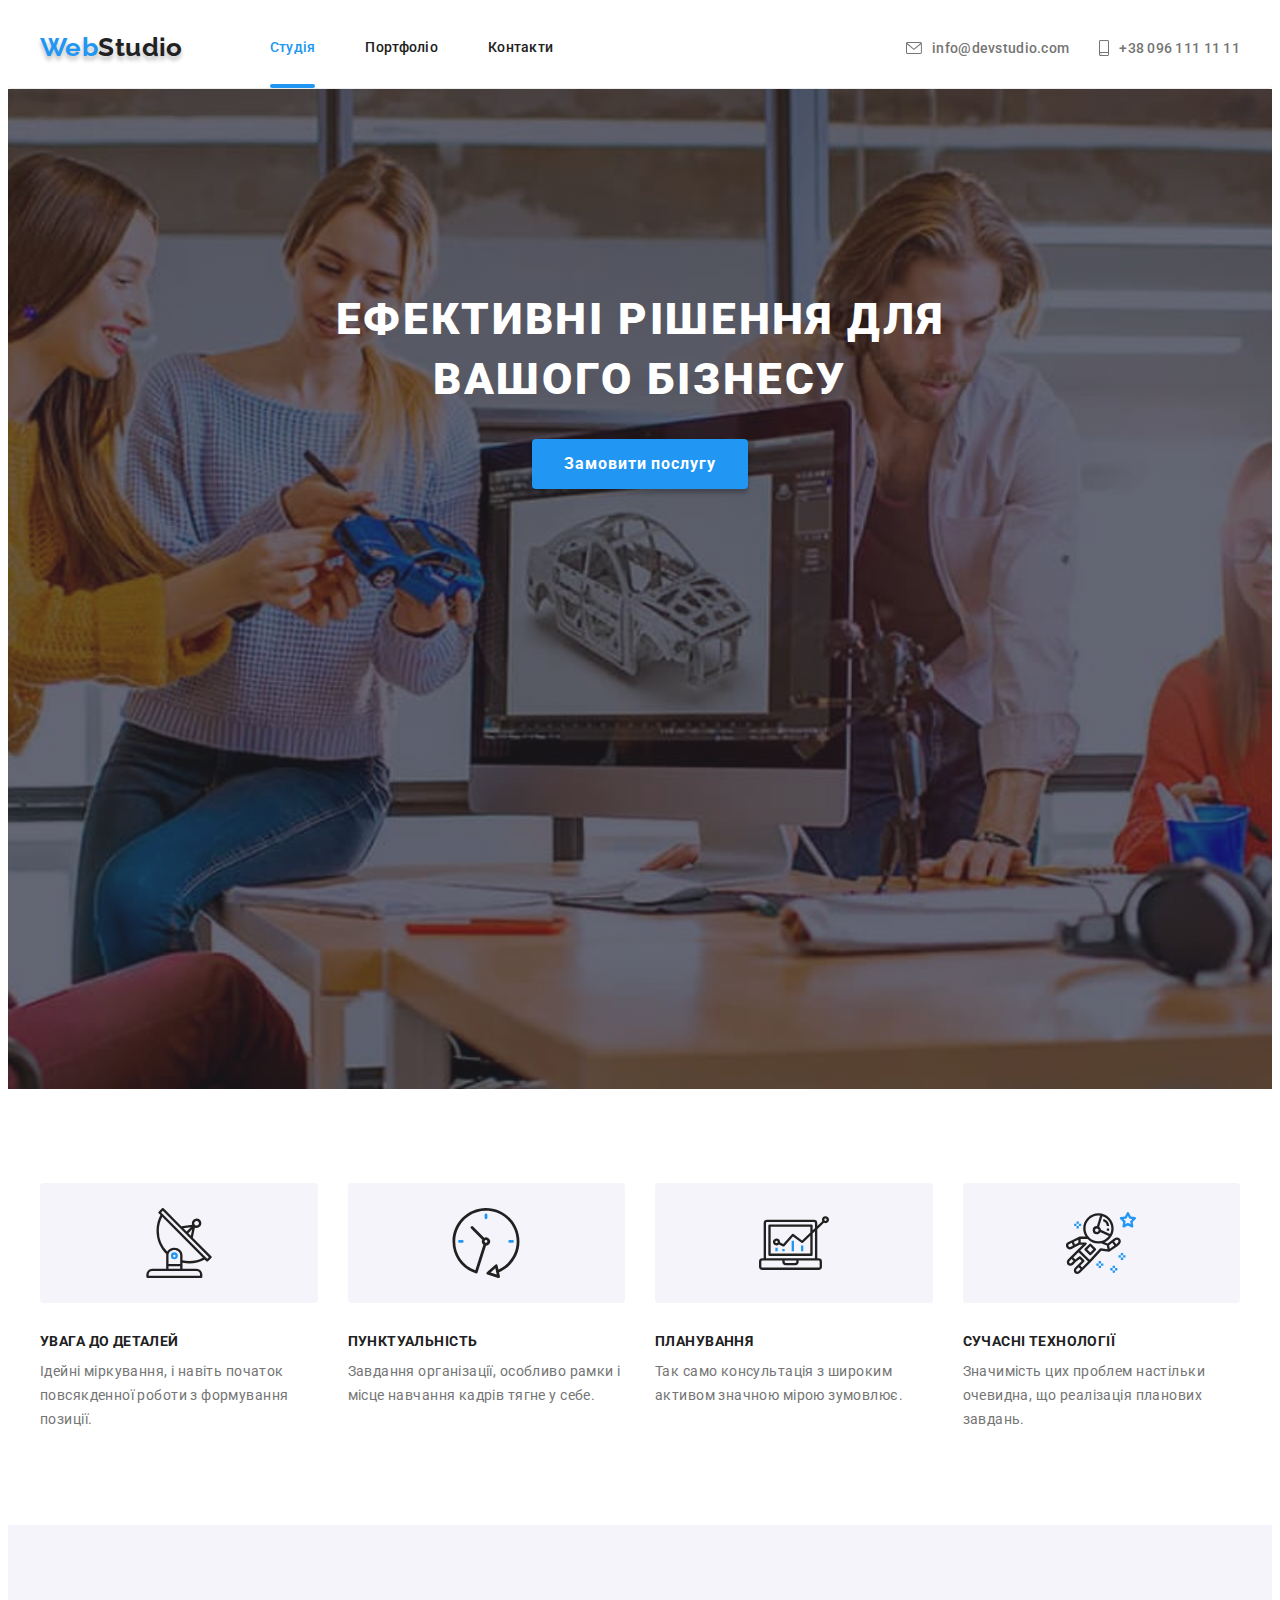
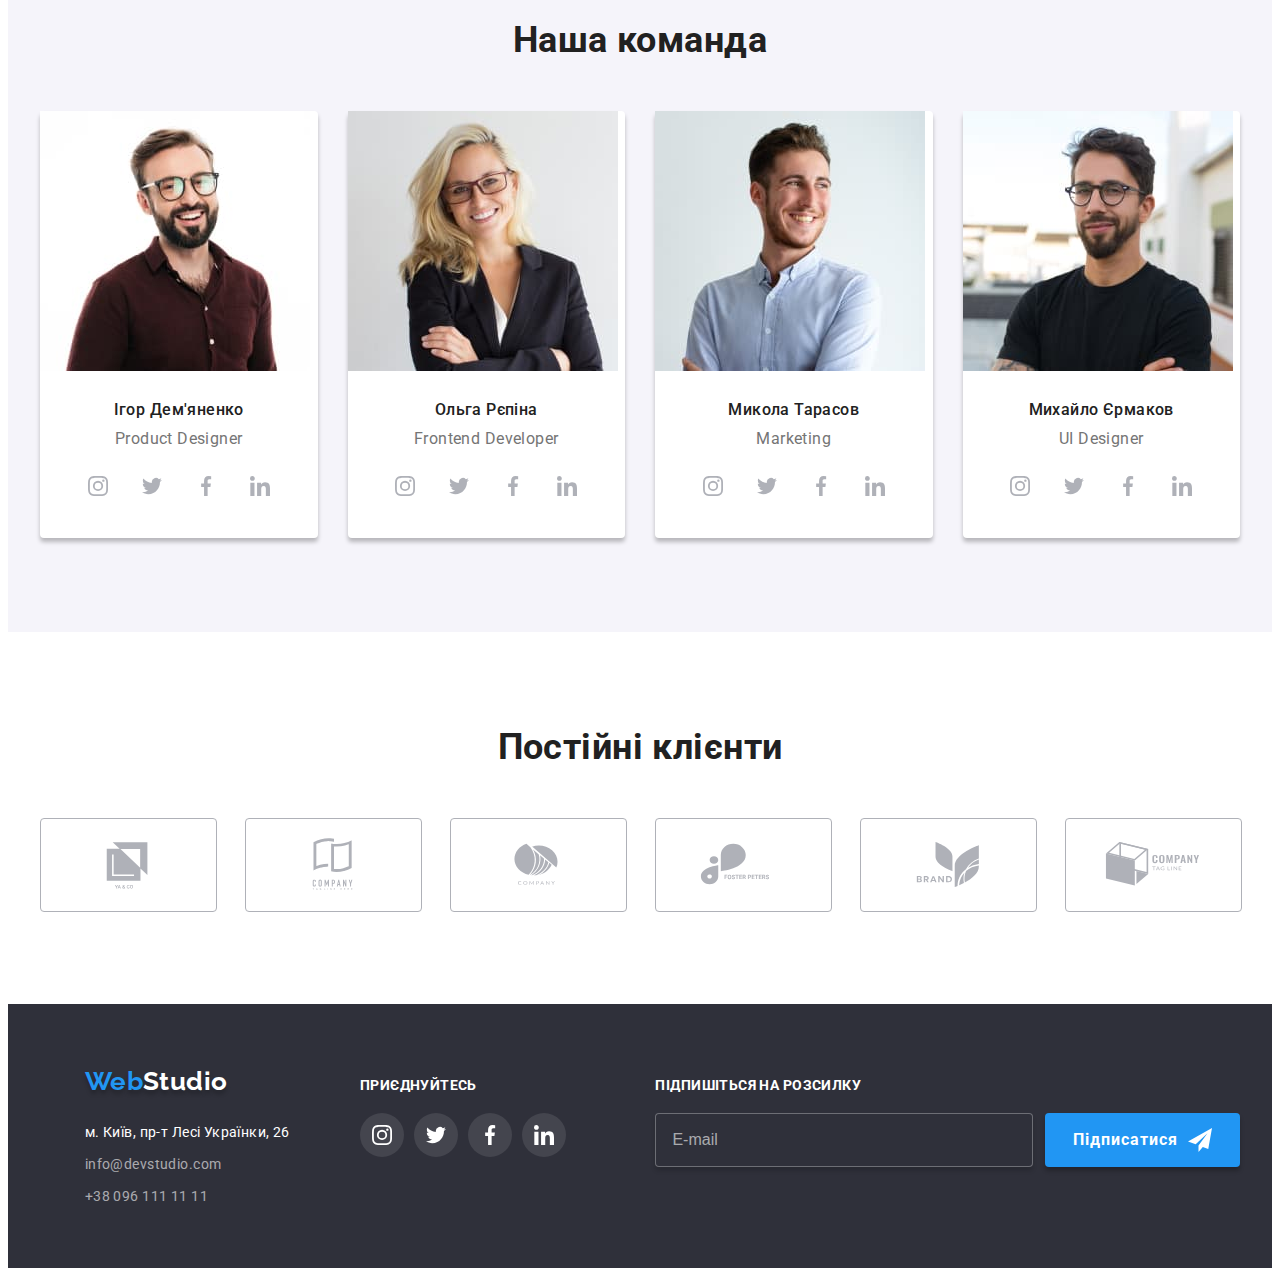
==== commit 27f8e72b: "fixed edits" ====
--- a/index.html
+++ b/index.html
@@ -407,7 +407,7 @@
             <use href="./images/icons.svg#icon-person"></use>
           </svg>
         </div>
-        <label for="user_tell" class="fmodal-form__label">Телефон</label>
+        <label for="user_tell" class="modal-form__label">Телефон</label>
         <div class="modal-form__wrapper">
           <input type="tel" name="User_number" id="user_tell" required pattern="[0-9]{3}-[0-9]{3}-[0-9]{2}-[0-9]{2}"
             title="xxx-xxx-xx-xx" class="modal-form__input" />
@@ -428,9 +428,9 @@
           for="policy" class="modal-form__policy"><span class="modal-form__icon-checked"><svg
               class="modal-form__custom-icon" width="16" height="15">
               <use class="modal-form__policy-checked" href="./images/icons.svg#icon-check"></use>
-            </svg></span>Погоджуюся з розсилкою та
-          приймаю&nbsp;<a href="#" class="modal-form__contract">Умови договору</a></label>
-        <button type="submit" class="form-button button buttons">Відправити</button>
+            </svg></span><span>Погоджуюся з розсилкою та
+            приймаю&nbsp;<a href="#" class="modal-form__contract">Умови договору</a></span></label>
+        <button type="submit" class="form-button buttons">Відправити</button>
 
       </form>
     </div>
--- a/css/main.min.css
+++ b/css/main.min.css
@@ -1 +1 @@
-:root{--secondary-font-family: "Raleway";--primary-font-family: "Roboto";--primary-text-color: #757575;--title-text-color: #212121;--accent-color: #2196F3;--primary-white-color: #FFFFFF;--portfolio-border-color: #EEEEEE;--black-color: #000000;--section-grey-color: #F5F4FA;--grey-shadow: #FFFFFF99;--hero-footer-color: #2F303A;--header-border-color: #ECECEC;--logo-color: #AFB1B8;--transition-dur-fun: 250ms cubic-bezier(0.4, 0, 0.2, 1)}.visually-hidden{position:absolute;width:1px;height:1px;margin:-1px;border:0;padding:0;white-space:nowrap;clip-path:inset(100%);clip:rect(0 0 0 0);overflow:hidden}.button-send-email,.list-clients__link,.list-about__thumb,.social-link,.list-social-network,.modal-form__icon-checked,.btn-close-modal{display:flex;align-items:center;justify-content:center}body{font-family:var(--primary-font-family),sans-serif;font-size:14px;background-color:var(--primary-white-color);color:var(--primary-text-color);letter-spacing:.03em}h1,h2,h3,h4,h5,h6,p{margin-top:0;margin-bottom:0}ul,ol{margin-top:0;margin-bottom:0;padding-left:0}.buttons{display:block;margin:0 auto;cursor:pointer;border:none;border-radius:4px;text-align:center;font-family:inherit}img{display:block;max-width:100%;height:auto}.link{text-decoration:none}.list-nav,.list-about,.mobmenu-list,.mob-social-list,.list-tasks,.list-staff,.list-contacts,.list-button,.list-clients,.list-portfolio,.list-social-network{list-style-type:none}.list-nav,.site-nav,.main-nav,.list-tasks,.list-staff{display:flex;align-items:center}.section{padding-top:60px;padding-bottom:60px}.section__title{margin-bottom:50px;color:var(--title-text-color);font-size:28px;font-weight:700;line-height:1.1785714286;text-align:center}@media screen and (min-width: 1200px){.section{padding-top:94px;padding-bottom:94px}.section__title{font-size:36px;font-weight:700;line-height:1.1666666667}}.container{padding-left:15px;padding-right:15px}@media screen and (min-width: 480px){.container{width:450px;margin-left:auto;margin-right:auto}}@media screen and (min-width: 768px){.container{width:738px}}@media screen and (min-width: 1200px){.container{width:1200px}}.logo{font-family:var(--secondary-font-family);font-size:26px;font-weight:700;line-height:1.3846153846;text-decoration:none;text-shadow:0px 4px 4px rgba(0,0,0,.25);color:var(--title-text-color)}.logo .logo__part{color:var(--accent-color)}.logo-dark{color:var(--primary-white-color)}.backdrop{position:fixed;top:0;left:0;width:100%;height:100%;background-color:rgba(0,0,0,.2);z-index:100;transition:visibility var(--transition-dur-fun),opacity var(--transition-dur-fun)}.is-hidden{visibility:hidden;opacity:0;pointer-events:none}@media screen and (max-width: 767px){.mobile-menu{position:fixed;top:0;left:0;z-index:100;width:100%;height:100%;letter-spacing:.02em;background-color:var(--primary-white-color);opacity:0;visibility:hidden;pointer-events:none;transition:opacity var(--transition-dur-fun),visability var(--transition-dur-fun)}.is-open{opacity:1;visibility:visible;pointer-events:auto}.mobile-menu__container{position:relative;padding-left:40px;padding-top:48px}.mobile-menu__close-btn{position:absolute;top:10px;right:15px;background-color:rgba(0,0,0,0);border:0;padding:0;line-height:0;transition:fill var(--transition-dur-fun)}.mobile-menu__close-btn:hover,.mobile-menu__close-btn:focus{fill:var(--accent-color);cursor:pointer}.mobmenu-list__link{font-size:40px;font-weight:500;line-height:1.175;color:var(--title-text-color)}.mobmenu-list__link-current{color:var(--accent-color)}.mobmenu-list__item:not(:last-child){margin-bottom:32px}.contacts-container{margin-top:100%}.mobmenu__contacts-tell{font-size:34px;font-weight:500;line-height:1.1764705882;color:var(--accent-color)}.mobmenu__contacts-email{display:block;margin-top:32px;font-size:24px;font-weight:500;line-height:1.1666666667;color:var(--primary-text-color)}.mob-social-list{display:flex;gap:10px;margin-top:64px}.mob-social-list__item:not(:last-child){padding-right:10px;border-right:1px solid rgba(33,33,33,.2)}.mob-social-list__link{font-size:18px;font-weight:500;line-height:1.2222222222;color:var(--accent-color)}}@media screen and (min-width: 768px){.mobile-menu{display:none}}.modal{position:absolute;top:50%;left:50%;padding:40px;transform:translate(-50%, -50%);width:528px;background-color:var(--primary-white-color)}.btn-close-modal{position:absolute;top:8px;right:8px;width:30px;height:30px;border-radius:50%;background-color:rgba(0,0,0,0);border:1px solid rgba(0,0,0,.1);transition:fill var(--transition-dur-fun)}.btn-close-modal:hover,.btn-close-modal:focus{fill:var(--accent-color);cursor:pointer}.modal-form{display:flex;flex-direction:column}.modal-form__wrapper{position:relative;margin-bottom:10px}.modal-form__title{margin-bottom:12px;font-size:20px;font-weight:700;line-height:1.15;text-align:center;color:var(--title-text-color)}.modal-form__label{display:block;margin-bottom:4px;font-size:12px;font-weight:400;line-height:1.1666666667}.modal-form__input{width:100%;height:40px;border-radius:4px;border:1px solid rgba(33,33,33,.2);padding-left:42px;transition:border-color var(--transition-dur-fun)}.modal-form__input:focus,.modal-form__input:hover{outline:none;border-color:var(--accent-color);cursor:pointer}.modal-form__icon{position:absolute;top:50%;left:12px;transform:translateY(-50%);fill:var(--title-text-color);transition:fill var(--transition-dur-fun)}.modal-form__input:focus+.modal-form__icon,.modal-form__input:hover+.modal-form__icon{fill:var(--accent-color)}.modal-form__feedback{resize:none;margin-bottom:20px;padding:12px 16px;width:100%;height:120px;border-radius:4px;border:1px solid rgba(33,33,33,.2);color:var(--primary-text-color);transition:border-color var(--transition-dur-fun)}.modal-form__feedback::placeholder{font-size:12px;line-height:1.17;color:rgba(117,117,117,.5)}.modal-form__feedback:focus{outline:none;border-color:var(--accent-color)}.form-button{padding:10px 52px;margin-top:30px}.modal-form__policy{display:flex;align-items:center;margin-left:13px;font-size:14px;font-weight:400;line-height:1.7142857143;color:var(--primary-text-color)}.modal-form__contract{color:var(--accent-color)}.modal-form__icon-checked{margin-right:7px;width:16px;height:15px;border:2px solid var(--title-text-color);border-radius:3px;fill:rgba(0,0,0,0);cursor:pointer;transition:border-color var(--transition-dur-fun0)}.modal-form__checkbox:checked+.modal-form__policy .modal-form__icon-checked{fill:var(--accent-color);border:none}.modal-form__checkbox:focus+.modal-form__policy .modal-form__icon-checked{border:1px solid var(--title-text-color);outline:#212121}.modal-form__checkbox{appearance:none}.list-social-network{gap:10px}.social-link{color:var(--logo-color);width:100%;height:100%;border-radius:50%;transition:color var(--transition-dur-fun),background-color var(--transition-dur-fun)}.social-link:hover,.social-link:focus{color:var(--primary-white-color);background-color:var(--accent-color)}.list-social-network__item{width:44px;height:44px}.social-link__icon{width:20px;height:20px;fill:currentColor}.main-header{border-bottom:1px solid var(--header-border-color);border-bottom-left-radius:4px;border-bottom-right-radius:4px;box-shadow:0px,4px rgba(0,0,0,.25)}@media screen and (max-width: 767px){.list-nav,.mail-tell-header{display:none}.open-mobmenu{margin-top:10px;margin-bottom:10px;line-height:0;border:none;background-color:rgba(0,0,0,0);padding:0}.main-nav{justify-content:space-between}}@media screen and (min-width: 768px){.open-mobmenu{display:none}.list-nav{display:flex;margin-left:87px;gap:50px}.list-nav__link{position:relative;display:inline-block;padding-top:32px;padding-bottom:32px;font-weight:500;line-height:1.14;letter-spacing:.02em;color:var(--title-text-color);transition:color var(--transition-dur-fun)}.list-nav__link:hover,.list-nav__link:focus{color:var(--accent-color)}.list-nav-accent{color:var(--accent-color)}.list-nav-accent::after{position:absolute;left:0;bottom:0;content:"";display:block;width:100%;height:4px;background-color:var(--accent-color);border-radius:2px}.mail-tell-header{display:flex;flex-direction:column;gap:10px;margin-left:96px}.contacts{display:inline-flex;align-items:center;font-size:12px;font-weight:500;line-height:1.1666666667;letter-spacing:.02em;color:var(--primary-text-color);fill:currentColor;text-decoration:none}.contacts__mail-icon,.contacts__icon-tell{margin-right:8px}}@media screen and (min-width: 1200px){.mail-tell-header{flex-direction:row;gap:30px;margin-left:auto}.contacts{padding-top:32px;padding-bottom:32px;font-size:14px;font-weight:500;line-height:1.1428571429;transition:color var(--transition-dur-fun)}.contacts:hover,.contacts:focus{color:var(--accent-color)}.contacts__mail-icon,.contacts__icon-tell{margin-right:10px}.contacts__mail-icon:hover,.contacts__mail-icon:focus,.contacts__icon-tell:hover,.contacts__icon-tell:focus{fill:var(--accent-color)}}.hero{height:400px;margin:0 auto;padding:118px 0;text-align:center;background-color:#c4c4c4;background-image:linear-gradient(rgba(47, 48, 58, 0.4), rgba(47, 48, 58, 0.4)),url("../images/mobile/Header-img-mob.jpg");background-repeat:no-repeat;background-position:center;background-size:cover}.hero__promo-title{width:360px;margin:0 auto;margin-bottom:30px;font-size:26px;font-weight:900;line-height:1.6153846154;letter-spacing:.06em;text-transform:uppercase;color:var(--primary-white-color)}.button{padding:10px 24px;background-color:var(--accent-color);color:var(--primary-white-color);font-size:16px;font-weight:700;line-height:1.875;letter-spacing:.06em;box-shadow:0px 4px 4px rgba(0,0,0,.25);transition:background-color var(--transition-dur-fun),box-shadow var(--transition-dur-fun)}.button:hover,.button:focus{background-color:#188ce8;box-shadow:0px 4px 4px rgba(0,0,0,.15)}@media screen and (min-device-pixel-ratio: 2)and (max-width: 767px),screen and (min-resolution: 192dpi)and (max-width: 767px),screen and (min-resolution: 2dppx)and (max-width: 767px){.button .hero{background-image:linear-gradient(rgba(47, 48, 58, 0.4), rgba(47, 48, 58, 0.4)),url("../images/mobile/Header-img-mob@2x.jpg")}}@media screen and (min-width: 768px){.button .hero{max-width:1200px;background-image:linear-gradient(rgba(47, 48, 58, 0.4), rgba(47, 48, 58, 0.4)),url("../images/tablet/Header-img-tab.jpg")}}@media screen and (min-device-pixel-ratio: 2)and (min-width: 768px),screen and (min-resolution: 192dpi)and (min-width: 768px),screen and (min-resolution: 2dppx)and (min-width: 768px){.hero{background-image:linear-gradient(rgba(47, 48, 58, 0.4), rgba(47, 48, 58, 0.4)),url("../images/tablet/Header-img-tab@2x.jpg")}}@media screen and (min-width: 1200px){.hero{max-width:1600px;height:600px;padding:200px 0;background-image:linear-gradient(rgba(47, 48, 58, 0.4), rgba(47, 48, 58, 0.4)),url("../images/BG-image.jpg")}.hero__promo-title{width:696px;font-size:44px;font-weight:900;line-height:1.3636363636}.button{padding:10px 32px}}@media screen and (min-device-pixel-ratio: 2)and (min-width: 1200px),screen and (min-resolution: 192dpi)and (min-width: 1200px),screen and (min-resolution: 2dppx)and (min-width: 1200px){.hero{background-image:linear-gradient(rgba(47, 48, 58, 0.4), rgba(47, 48, 58, 0.4)),url("../images/BG-image@2x.jpg")}}.list-about{display:flex;align-items:flex-start;gap:30px}.list-about__thumb{margin-bottom:30px;height:120px;background-color:var(--section-grey-color);border-radius:4px}.list-about__logo{width:70px;height:70px}.list-about__title{margin-bottom:10px;color:var(--title-text-color);font-size:14px;font-weight:700;line-height:1.1428571429;text-transform:uppercase}.list-about__text{font-size:14px;font-weight:400;line-height:1.7142857143;color:var(--primary-text-color)}@media screen and (max-width: 767px){.list-about{flex-direction:column}.list-about__thumb{width:100%}.list-about__title{text-align:center}}@media screen and (min-width: 768px){.list-about{flex-wrap:wrap}.list-about__item{flex-basis:calc((100% - 30px)/2)}.list-about__thumb{width:auto}}@media screen and (min-width: 1200px){.list-about__item{flex-basis:calc((100% - 90px)/4)}}.section-nopad{display:none}@media screen and (min-width: 1200px){.list-tasks__item{position:relative}.list-tasks__item:not(:last-child){margin-right:30px}.list-tasks__label{display:flex;align-items:center;justify-content:center;position:absolute;left:0;bottom:0;width:100%;height:70px;font-size:14px;font-weight:700;line-height:1.1428571429;text-transform:uppercase;color:var(--primary-white-color);background-color:rgba(47,48,58,.8)}.section-nopad{padding-top:0}}.our-team{background-color:var(--section-grey-color);text-align:center}.list-staff__title{margin-bottom:10px;color:var(--title-text-color);font-size:16px;font-weight:500;line-height:1.125}.list-staff{display:flex;gap:30px}.list-staff__position{margin-bottom:16px;font-size:16px;font-weight:400;line-height:1.1875}.list-staff__item{background-color:var(--primary-white-color);box-shadow:0px 4px 4px 0px rgba(0,0,0,.25);border-radius:4px}.list-staff__cards{padding-top:30px;padding-bottom:24px}@media screen and (max-width: 767px){.list-staff{flex-direction:column}.list-staff__item{width:100%}}@media screen and (min-width: 768px){.list-staff{flex-wrap:wrap}.list-staff__item{flex-basis:calc((100% - 30px)/2)}}@media screen and (min-width: 1200px){.list-staff{flex-wrap:nowrap}.list-staff__cards{padding-bottom:30px}}.list-clients{display:flex;flex-wrap:wrap;gap:30px}.list-clients__item{height:92px}.list-clients__link{width:100%;height:100%;color:var(--logo-color);border:1px solid #afb1b8;border-radius:4px;transition:color var(--transition-dur-fun),border-color var(--transition-dur-fun)}.list-clients__link:hover,.list-clients__link:focus{border-color:var(--accent-color);color:var(--accent-color)}.list-clients__logo{width:106px;height:60px;fill:currentColor}@media screen and (max-width: 767px){.list-clients__item{flex-basis:calc((100% - 30px)/2)}}@media screen and (min-width: 768px){.list-clients__item{flex-basis:calc((100% - 60px)/3)}}@media screen and (min-width: 1200px){.list-clients__item{flex-basis:calc((100% - 150px)/6)}}.footer{display:flex;text-align:center}.foot{width:100%;background-color:var(--hero-footer-color);padding-top:60px;padding-bottom:60px}.foot .logo{display:block;margin-bottom:20px}.list-contacts__item:not(:last-child){margin-bottom:8px}.list-contacts__link{display:block;font-size:14px;font-weight:400;line-height:1.7142857143;font-style:normal;color:var(--grey-shadow);transition:color var(--transition-dur-fun)}.list-contacts__link:hover,.list-contacts__link:focus{color:var(--accent-color)}.address-link{color:var(--primary-white-color)}.footer__title{font-size:14px;font-weight:700;line-height:1.1428571429;color:var(--primary-white-color);margin-bottom:20px;text-transform:uppercase}.dark{background-color:rgba(255,255,255,.1)}.social-link__icon-dark{width:20px;height:20px;fill:var(--primary-white-color)}@media screen and (max-width: 767px){.footer{gap:60px;flex-direction:column}}@media screen and (min-width: 768px){.footer{flex-wrap:wrap}.network-links{margin-left:auto}}@media screen and (min-width: 1200px){.footer{align-items:baseline;text-align:left}.network-links{margin-left:70px}}.footer-form__label{width:450px;height:50px;padding-left:16px;margin-bottom:20px;font-size:16px;font-weight:400;line-height:1.25;color:var(--primary-white-color);background-color:var(--hero-footer-color);border:1px solid rgba(255,255,255,.3);border-radius:4px;box-shadow:0px 4px 4px 0px rgba(0,0,0,.15);transition:border-color var(--transition-dur-fun)}.footer-form__label::placeholder{color:rgba(255,255,255,.6)}.footer-form__label:focus{border-color:var(--accent-color);outline:none}.button-send-email{padding:10px 28px;margin:0 auto;cursor:pointer;border:none;border-radius:4px;text-align:center;font-family:inherit}.button-send-email__icon{margin-left:10px;fill:currentColor}@media screen and (max-width: 767px){.footer-form__label{width:100%}}@media screen and (min-width: 768px){.footer-form-container{margin-left:auto;margin-right:auto;margin-top:60px}}@media screen and (min-width: 1200px){.footer-form-container{margin-top:0;margin-right:0}.footer-form__label{width:358px;margin-bottom:0}.footer-form{display:flex;gap:12px}}.list-button{display:flex;justify-content:center;margin-bottom:50px;gap:8px}.button-filter{color:var(--title-text-color);background-color:var(--section-grey-color);font-size:16px;font-weight:500;line-height:1.625;letter-spacing:inherit;padding:6px 22px;transition:background-color var(--transition-dur-fun),color var(--transition-dur-fun),box-shadow var(--transition-dur-fun)}.button-filter:hover,.button-filter:focus{background-color:var(--accent-color);color:var(--primary-white-color);box-shadow:0px 3px 1px rgba(0,0,0,.1),0px 1px 2px rgba(0,0,0,.08),0px 2px 2px rgba(0,0,0,.12)}.list-portfolio{display:flex;flex-wrap:wrap;gap:30px}.list-portfolio__border{padding:20px 24px;border-right-width:1px;border-right-style:solid;border-right-color:var(--portfolio-border-color);border-bottom-width:1px;border-bottom-style:solid;border-bottom-color:var(--portfolio-border-color);border-left-width:1px;border-left-style:solid;border-left-color:var(--portfolio-border-color)}.list-portfolio__link{display:block;color:var(--primary-text-color);transition:box-shadow var(--transition-dur-fun)}.list-portfolio__link:hover,.list-portfolio__link:focus{box-shadow:1px 4px 6px 0px rgba(0,0,0,.16),0px 4px 4px 0px rgba(0,0,0,.06),0px 1px 1px 0px rgba(0,0,0,.12)}.list-portfolio__link:hover .list-portfolio__overlay,.list-portfolio__link:focus .list-portfolio__overlay{transform:translateY(0%)}.list-portfolio__title{margin-bottom:4px;color:var(--title-text-color);font-size:18px;font-weight:700;line-height:.8888888889;letter-spacing:.06em}.list-portfolio__label{font-size:16px;font-weight:400;line-height:1.875}.list-portfolio__wrapper{position:relative;overflow:hidden}.list-portfolio__overlay{position:absolute;top:0;left:0;width:100%;height:100%;padding:63px 24px;font-size:18px;font-weight:400;line-height:1.5555555556;text-align:left;background-color:rgba(33,150,243,.9);color:var(--primary-white-color);overflow:auto;transform:translateY(100%);transition:transform var(--transition-dur-fun)}/*# sourceMappingURL=main.min.css.map */+:root{--secondary-font-family: "Raleway";--primary-font-family: "Roboto";--primary-text-color: #757575;--title-text-color: #212121;--accent-color: #2196F3;--primary-white-color: #FFFFFF;--portfolio-border-color: #EEEEEE;--black-color: #000000;--section-grey-color: #F5F4FA;--grey-shadow: #FFFFFF99;--hero-footer-color: #2F303A;--header-border-color: #ECECEC;--logo-color: #AFB1B8;--transition-dur-fun: 250ms cubic-bezier(0.4, 0, 0.2, 1)}.visually-hidden{position:absolute;width:1px;height:1px;margin:-1px;border:0;padding:0;white-space:nowrap;clip-path:inset(100%);clip:rect(0 0 0 0);overflow:hidden}.button-send-email,.list-clients__link,.list-about__thumb,.social-link,.list-social-network,.modal-form__icon-checked,.btn-close-modal{display:flex;align-items:center;justify-content:center}body{font-family:var(--primary-font-family),sans-serif;font-size:14px;background-color:var(--primary-white-color);color:var(--primary-text-color);letter-spacing:.03em}h1,h2,h3,h4,h5,h6,p{margin-top:0;margin-bottom:0}ul,ol{margin-top:0;margin-bottom:0;padding-left:0}.buttons{display:block;margin:0 auto;cursor:pointer;border:none;border-radius:4px;text-align:center;font-family:inherit}img{display:block;max-width:100%;height:auto}.link{text-decoration:none}.list-nav,.list-about,.mobmenu-list,.mob-social-list,.list-tasks,.list-staff,.list-contacts,.list-button,.list-clients,.list-portfolio,.list-social-network{list-style-type:none}.list-nav,.site-nav,.main-nav,.list-tasks,.list-staff{display:flex;align-items:center}.section{padding-top:60px;padding-bottom:60px}.section__title{margin-bottom:50px;color:var(--title-text-color);font-size:28px;font-weight:700;line-height:1.1785714286;text-align:center}@media screen and (min-width: 1200px){.section{padding-top:94px;padding-bottom:94px}.section__title{font-size:36px;font-weight:700;line-height:1.1666666667}}.container{padding-left:15px;padding-right:15px}@media screen and (min-width: 480px){.container{width:480px;margin-left:auto;margin-right:auto}}@media screen and (min-width: 768px){.container{width:768px}}@media screen and (min-width: 1200px){.container{width:1200px}}.logo{font-family:var(--secondary-font-family);font-size:26px;font-weight:700;line-height:1.3846153846;text-decoration:none;text-shadow:0px 4px 4px rgba(0,0,0,.25);color:var(--title-text-color)}.logo .logo__part{color:var(--accent-color)}.logo-dark{color:var(--primary-white-color)}.backdrop{position:fixed;top:0;left:0;width:100%;height:100%;background-color:rgba(0,0,0,.2);z-index:100;transition:visibility var(--transition-dur-fun),opacity var(--transition-dur-fun)}.is-hidden{visibility:hidden;opacity:0;pointer-events:none}@media screen and (max-width: 767px){.mobile-menu{position:fixed;top:0;left:0;z-index:100;width:100%;height:100%;letter-spacing:.02em;background-color:var(--primary-white-color);opacity:0;visibility:hidden;pointer-events:none;transition:opacity var(--transition-dur-fun),visability var(--transition-dur-fun)}.is-open{opacity:1;visibility:visible;pointer-events:auto}.mobile-menu__container{position:relative;padding-left:40px;padding-top:48px;padding-bottom:48px;display:flex;flex-direction:column;height:100%;justify-content:space-between}.mobile-menu__close-btn{position:absolute;top:10px;right:15px;background-color:rgba(0,0,0,0);border:0;padding:0;line-height:0;transition:fill var(--transition-dur-fun)}.mobile-menu__close-btn:hover,.mobile-menu__close-btn:focus{fill:var(--accent-color);cursor:pointer}.mobmenu-list__link{font-size:40px;font-weight:500;line-height:1.175;color:var(--title-text-color)}.mobmenu-list__link-current{color:var(--accent-color)}.mobmenu-list__item:not(:last-child){margin-bottom:32px}.mobmenu__contacts-tell{font-size:34px;font-weight:500;line-height:1.1764705882;color:var(--accent-color)}.mobmenu__contacts-email{display:block;margin-top:32px;font-size:24px;font-weight:500;line-height:1.1666666667;color:var(--primary-text-color)}.mob-social-list{display:flex;flex-wrap:wrap;gap:10px;margin-top:64px}.mob-social-list__item:not(:last-child){padding-right:10px;border-right:1px solid rgba(33,33,33,.2)}.mob-social-list__link{font-size:18px;font-weight:500;line-height:1.2222222222;color:var(--accent-color)}}@media screen and (min-width: 768px){.mobile-menu{display:none}}.modal{position:absolute;top:50%;left:50%;padding:40px;transform:translate(-50%, -50%);width:100%;background-color:var(--primary-white-color)}@media screen and (min-width: 480px){.modal{width:450px}}@media screen and (min-width: 1200px){.modal{width:528px}}.btn-close-modal{position:absolute;top:8px;right:8px;width:30px;height:30px;border-radius:50%;background-color:rgba(0,0,0,0);border:1px solid rgba(0,0,0,.1);transition:fill var(--transition-dur-fun)}.btn-close-modal:hover,.btn-close-modal:focus{fill:var(--accent-color);cursor:pointer}.modal-form{display:flex;flex-direction:column}.modal-form__wrapper{position:relative;margin-bottom:10px}.modal-form__title{margin-bottom:12px;font-size:20px;font-weight:700;line-height:1.15;text-align:center;color:var(--title-text-color)}.modal-form__label{display:block;margin-bottom:4px;font-size:12px;font-weight:400;line-height:1.1666666667}.modal-form__input{width:100%;height:40px;border-radius:4px;border:1px solid rgba(33,33,33,.2);padding-left:42px;transition:border-color var(--transition-dur-fun)}.modal-form__input:focus,.modal-form__input:hover{outline:none;border-color:var(--accent-color);cursor:pointer}.modal-form__icon{position:absolute;top:50%;left:12px;transform:translateY(-50%);fill:var(--title-text-color);transition:fill var(--transition-dur-fun)}.modal-form__input:focus+.modal-form__icon,.modal-form__input:hover+.modal-form__icon{fill:var(--accent-color)}.modal-form__feedback{resize:none;margin-bottom:20px;padding:12px 16px;width:100%;height:120px;border-radius:4px;border:1px solid rgba(33,33,33,.2);color:var(--primary-text-color);transition:border-color var(--transition-dur-fun)}.modal-form__feedback::placeholder{font-size:12px;line-height:1.17;color:rgba(117,117,117,.5)}.modal-form__feedback:focus{outline:none;border-color:var(--accent-color)}.form-button{padding:10px 52px;margin-top:30px;background-color:var(--accent-color);color:var(--primary-white-color);font-size:16px;font-weight:700;line-height:1.875;letter-spacing:.06em;box-shadow:0px 4px 4px rgba(0,0,0,.25);transition:background-color var(--transition-dur-fun),box-shadow var(--transition-dur-fun)}.form-button:hover,.form-button:focus{background-color:#188ce8;box-shadow:0px 4px 4px rgba(0,0,0,.15)}.modal-form__policy{display:flex;align-items:center;margin-left:13px;font-size:14px;font-weight:400;line-height:1.7142857143;color:var(--primary-text-color)}.modal-form__contract{color:var(--accent-color)}.modal-form__icon-checked{margin-right:7px;width:16px;height:15px;border:2px solid var(--title-text-color);border-radius:3px;fill:rgba(0,0,0,0);cursor:pointer;transition:border-color var(--transition-dur-fun0)}.modal-form__checkbox:checked+.modal-form__policy .modal-form__icon-checked{fill:var(--accent-color);border:none}.modal-form__checkbox:focus+.modal-form__policy .modal-form__icon-checked{border:1px solid var(--title-text-color);outline:#212121}.modal-form__checkbox{appearance:none}.list-social-network{gap:10px}.social-link{color:var(--logo-color);width:100%;height:100%;border-radius:50%;transition:color var(--transition-dur-fun),background-color var(--transition-dur-fun)}.social-link:hover,.social-link:focus{color:var(--primary-white-color);background-color:var(--accent-color)}.list-social-network__item{width:44px;height:44px}.social-link__icon{width:20px;height:20px;fill:currentColor}.main-header{border-bottom:1px solid var(--header-border-color);border-bottom-left-radius:4px;border-bottom-right-radius:4px;box-shadow:0px,4px rgba(0,0,0,.25)}@media screen and (max-width: 767px){.list-nav,.mail-tell-header{display:none}.open-mobmenu{margin-top:10px;margin-bottom:10px;line-height:0;border:none;background-color:rgba(0,0,0,0);padding:0}.main-nav{justify-content:space-between}}@media screen and (min-width: 768px){.open-mobmenu{display:none}.list-nav{display:flex;margin-left:87px;gap:50px}.list-nav__link{position:relative;display:inline-block;padding-top:32px;padding-bottom:32px;font-weight:500;line-height:1.14;letter-spacing:.02em;color:var(--title-text-color);transition:color var(--transition-dur-fun)}.list-nav__link:hover,.list-nav__link:focus{color:var(--accent-color)}.list-nav-accent{color:var(--accent-color)}.list-nav-accent::after{position:absolute;left:0;bottom:0;content:"";display:block;width:100%;height:4px;background-color:var(--accent-color);border-radius:2px}.mail-tell-header{display:flex;flex-direction:column;gap:10px;margin-left:auto}.contacts{display:inline-flex;align-items:center;font-size:12px;font-weight:500;line-height:1.1666666667;letter-spacing:.02em;color:var(--primary-text-color);fill:currentColor;text-decoration:none}.contacts__mail-icon,.contacts__icon-tell{margin-right:8px}}@media screen and (min-width: 1200px){.mail-tell-header{flex-direction:row;gap:30px;margin-left:auto}.contacts{padding-top:32px;padding-bottom:32px;font-size:14px;font-weight:500;line-height:1.1428571429;transition:color var(--transition-dur-fun)}.contacts:hover,.contacts:focus{color:var(--accent-color)}.contacts__mail-icon,.contacts__icon-tell{margin-right:10px}.contacts__mail-icon:hover,.contacts__mail-icon:focus,.contacts__icon-tell:hover,.contacts__icon-tell:focus{fill:var(--accent-color)}}.hero{height:400px;margin:0 auto;padding:118px 0;text-align:center;background-color:#c4c4c4;background-image:linear-gradient(rgba(47, 48, 58, 0.4), rgba(47, 48, 58, 0.4)),url("../images/mobile/Header-img-mob.jpg");background-repeat:no-repeat;background-position:center;background-size:cover}.hero__promo-title{width:300px;margin:0 auto;margin-bottom:30px;font-size:26px;font-weight:900;line-height:1.6153846154;letter-spacing:.06em;text-transform:uppercase;color:var(--primary-white-color)}.button{padding:10px 24px;background-color:var(--accent-color);color:var(--primary-white-color);font-size:16px;font-weight:700;line-height:1.875;letter-spacing:.06em;box-shadow:0px 4px 4px rgba(0,0,0,.25);transition:background-color var(--transition-dur-fun),box-shadow var(--transition-dur-fun)}.button:hover,.button:focus{background-color:#188ce8;box-shadow:0px 4px 4px rgba(0,0,0,.15)}@media screen and (min-device-pixel-ratio: 2)and (max-width: 767px),screen and (min-resolution: 192dpi)and (max-width: 767px),screen and (min-resolution: 2dppx)and (max-width: 767px){.hero{background-image:linear-gradient(rgba(47, 48, 58, 0.4), rgba(47, 48, 58, 0.4)),url("../images/mobile/Header-img-mob@2x.jpg")}}@media screen and (min-width: 480px){.hero__promo-title{width:360px}}@media screen and (min-width: 768px){.hero{max-width:1200px;background-image:linear-gradient(rgba(47, 48, 58, 0.4), rgba(47, 48, 58, 0.4)),url("../images/tablet/Header-img-tab.jpg")}}@media screen and (min-device-pixel-ratio: 2)and (min-width: 768px),screen and (min-resolution: 192dpi)and (min-width: 768px),screen and (min-resolution: 2dppx)and (min-width: 768px){.hero{background-image:linear-gradient(rgba(47, 48, 58, 0.4), rgba(47, 48, 58, 0.4)),url("../images/tablet/Header-img-tab@2x.jpg")}}@media screen and (min-width: 1200px){.hero{max-width:1600px;height:600px;padding:200px 0;background-image:linear-gradient(rgba(47, 48, 58, 0.4), rgba(47, 48, 58, 0.4)),url("../images/BG-image.jpg")}.hero__promo-title{width:696px;font-size:44px;font-weight:900;line-height:1.3636363636}.button{padding:10px 32px}}@media screen and (min-device-pixel-ratio: 2)and (min-width: 1200px),screen and (min-resolution: 192dpi)and (min-width: 1200px),screen and (min-resolution: 2dppx)and (min-width: 1200px){.hero{background-image:linear-gradient(rgba(47, 48, 58, 0.4), rgba(47, 48, 58, 0.4)),url("../images/BG-image@2x.jpg")}}.list-about{display:flex;align-items:flex-start;gap:30px}.list-about__thumb{margin-bottom:30px;height:120px;background-color:var(--section-grey-color);border-radius:4px}.list-about__logo{width:70px;height:70px}.list-about__title{margin-bottom:10px;color:var(--title-text-color);font-size:14px;font-weight:700;line-height:1.1428571429;text-transform:uppercase}.list-about__text{font-size:14px;font-weight:400;line-height:1.7142857143;color:var(--primary-text-color)}@media screen and (max-width: 767px){.list-about{flex-direction:column}.list-about__thumb{width:100%}.list-about__title{text-align:center}}@media screen and (min-width: 768px){.list-about{flex-wrap:wrap}.list-about__item{flex-basis:calc((100% - 30px)/2)}.list-about__thumb{width:auto}}@media screen and (min-width: 1200px){.list-about__item{flex-basis:calc((100% - 90px)/4)}}.section-nopad{display:none}@media screen and (min-width: 1200px){.list-tasks__item{position:relative}.list-tasks__item:not(:last-child){margin-right:30px}.list-tasks__label{display:flex;align-items:center;justify-content:center;position:absolute;left:0;bottom:0;width:100%;height:70px;font-size:14px;font-weight:700;line-height:1.1428571429;text-transform:uppercase;color:var(--primary-white-color);background-color:rgba(47,48,58,.8)}.section-nopad{padding-top:0}}.our-team{background-color:var(--section-grey-color);text-align:center}.list-staff__title{margin-bottom:10px;color:var(--title-text-color);font-size:16px;font-weight:500;line-height:1.125}.list-staff{display:flex;gap:30px}.list-staff__position{margin-bottom:16px;font-size:16px;font-weight:400;line-height:1.1875}.list-staff__item{background-color:var(--primary-white-color);box-shadow:0px 4px 4px 0px rgba(0,0,0,.25);border-radius:4px}.list-staff__cards{padding-top:30px;padding-bottom:24px}@media screen and (max-width: 767px){.list-staff{flex-direction:column}.list-staff__item{width:100%}}@media screen and (min-width: 768px){.list-staff{flex-wrap:wrap}.list-staff__item{flex-basis:calc((100% - 30px)/2)}}@media screen and (min-width: 1200px){.list-staff{flex-wrap:nowrap}.list-staff__cards{padding-bottom:30px}}.list-clients{display:flex;flex-wrap:wrap;gap:30px}.list-clients__item{height:92px}.list-clients__link{width:100%;height:100%;color:var(--logo-color);border:1px solid #afb1b8;border-radius:4px;transition:color var(--transition-dur-fun),border-color var(--transition-dur-fun)}.list-clients__link:hover,.list-clients__link:focus{border-color:var(--accent-color);color:var(--accent-color)}.list-clients__logo{width:106px;height:60px;fill:currentColor}@media screen and (max-width: 767px){.list-clients__item{flex-basis:calc((100% - 30px)/2)}}@media screen and (min-width: 768px){.list-clients__item{flex-basis:calc((100% - 60px)/3)}}@media screen and (min-width: 1200px){.list-clients__item{flex-basis:calc((100% - 150px)/6)}}.footer{display:flex;text-align:center}.foot{width:100%;background-color:var(--hero-footer-color);padding-top:60px;padding-bottom:60px}.foot .logo{display:block;margin-bottom:20px}.list-contacts__item:not(:last-child){margin-bottom:8px}.list-contacts__link{display:block;font-size:14px;font-weight:400;line-height:1.7142857143;font-style:normal;color:var(--grey-shadow);transition:color var(--transition-dur-fun)}.list-contacts__link:hover,.list-contacts__link:focus{color:var(--accent-color)}.address-link{color:var(--primary-white-color)}.footer__title{font-size:14px;font-weight:700;line-height:1.1428571429;color:var(--primary-white-color);margin-bottom:20px;text-transform:uppercase}.dark{background-color:rgba(255,255,255,.1)}.social-link__icon-dark{width:20px;height:20px;fill:var(--primary-white-color)}@media screen and (max-width: 767px){.footer{gap:60px;flex-direction:column}}@media screen and (min-width: 768px){.footer{flex-wrap:wrap}.footer__contacts{margin-left:auto}.network-links{margin-left:165px;margin-right:auto}}@media screen and (min-width: 1200px){.footer{align-items:baseline;text-align:left}.network-links{margin-left:70px}}.footer-form__label{width:450px;height:50px;padding-left:16px;margin-bottom:20px;font-size:16px;font-weight:400;line-height:1.25;color:var(--primary-white-color);background-color:var(--hero-footer-color);border:1px solid rgba(255,255,255,.3);border-radius:4px;box-shadow:0px 4px 4px 0px rgba(0,0,0,.15);transition:border-color var(--transition-dur-fun)}.footer-form__label::placeholder{color:rgba(255,255,255,.6)}.footer-form__label:focus{border-color:var(--accent-color);outline:none}.button-send-email{padding:10px 28px;margin:0 auto;cursor:pointer;border:none;border-radius:4px;text-align:center;font-family:inherit}.button-send-email__icon{margin-left:10px;fill:currentColor}@media screen and (max-width: 767px){.footer-form__label{width:100%}}@media screen and (min-width: 768px){.footer-form-container{margin-left:auto;margin-right:auto;margin-top:60px}}@media screen and (min-width: 1200px){.footer-form-container{margin-top:0;margin-right:0}.footer-form__label{width:358px;margin-bottom:0}.footer-form{display:flex;gap:12px}}.list-button{display:flex;margin-bottom:40px;gap:8px}.button-filter{color:var(--title-text-color);background-color:var(--section-grey-color);font-size:16px;font-weight:500;line-height:1.625;letter-spacing:inherit;padding:6px 22px;transition:background-color var(--transition-dur-fun),color var(--transition-dur-fun),box-shadow var(--transition-dur-fun)}.button-filter:hover,.button-filter:focus{background-color:var(--accent-color);color:var(--primary-white-color);box-shadow:0px 3px 1px rgba(0,0,0,.1),0px 1px 2px rgba(0,0,0,.08),0px 2px 2px rgba(0,0,0,.12)}.list-portfolio{display:flex;flex-wrap:wrap;gap:30px}.list-portfolio__border{padding:20px 24px;border-right-width:1px;border-right-style:solid;border-right-color:var(--portfolio-border-color);border-bottom-width:1px;border-bottom-style:solid;border-bottom-color:var(--portfolio-border-color);border-left-width:1px;border-left-style:solid;border-left-color:var(--portfolio-border-color)}.list-portfolio__link{display:block;color:var(--primary-text-color);transition:box-shadow var(--transition-dur-fun)}.list-portfolio__link:hover,.list-portfolio__link:focus{box-shadow:1px 4px 6px 0px rgba(0,0,0,.16),0px 4px 4px 0px rgba(0,0,0,.06),0px 1px 1px 0px rgba(0,0,0,.12)}.list-portfolio__link:hover .list-portfolio__overlay,.list-portfolio__link:focus .list-portfolio__overlay{transform:translateY(0%)}.list-portfolio__title{margin-bottom:4px;color:var(--title-text-color);font-size:18px;font-weight:700;line-height:.8888888889;letter-spacing:.06em}.list-portfolio__label{font-size:16px;font-weight:400;line-height:1.875}.list-portfolio__wrapper{position:relative;overflow:hidden}.list-portfolio__overlay{position:absolute;top:0;left:0;width:100%;height:100%;padding:63px 24px;font-size:18px;font-weight:400;line-height:1.5555555556;text-align:left;background-color:rgba(33,150,243,.9);color:var(--primary-white-color);overflow:auto;transform:translateY(101%);transition:transform var(--transition-dur-fun)}@media screen and (max-width: 767px){.list-button{flex-wrap:wrap;row-gap:15px}}@media screen and (min-width: 768px){.list-button{justify-content:center;margin-bottom:30px}.list-portfolio__item{flex-basis:calc((100% - 30px)/2)}.list-portfolio__link{display:flex;flex-direction:column;height:100%}.list-portfolio__border{flex-grow:1}}@media screen and (min-width: 1200px){.list-button{margin-bottom:50px}.list-portfolio__item{flex-basis:calc((100% - 60px)/3)}}/*# sourceMappingURL=main.min.css.map */